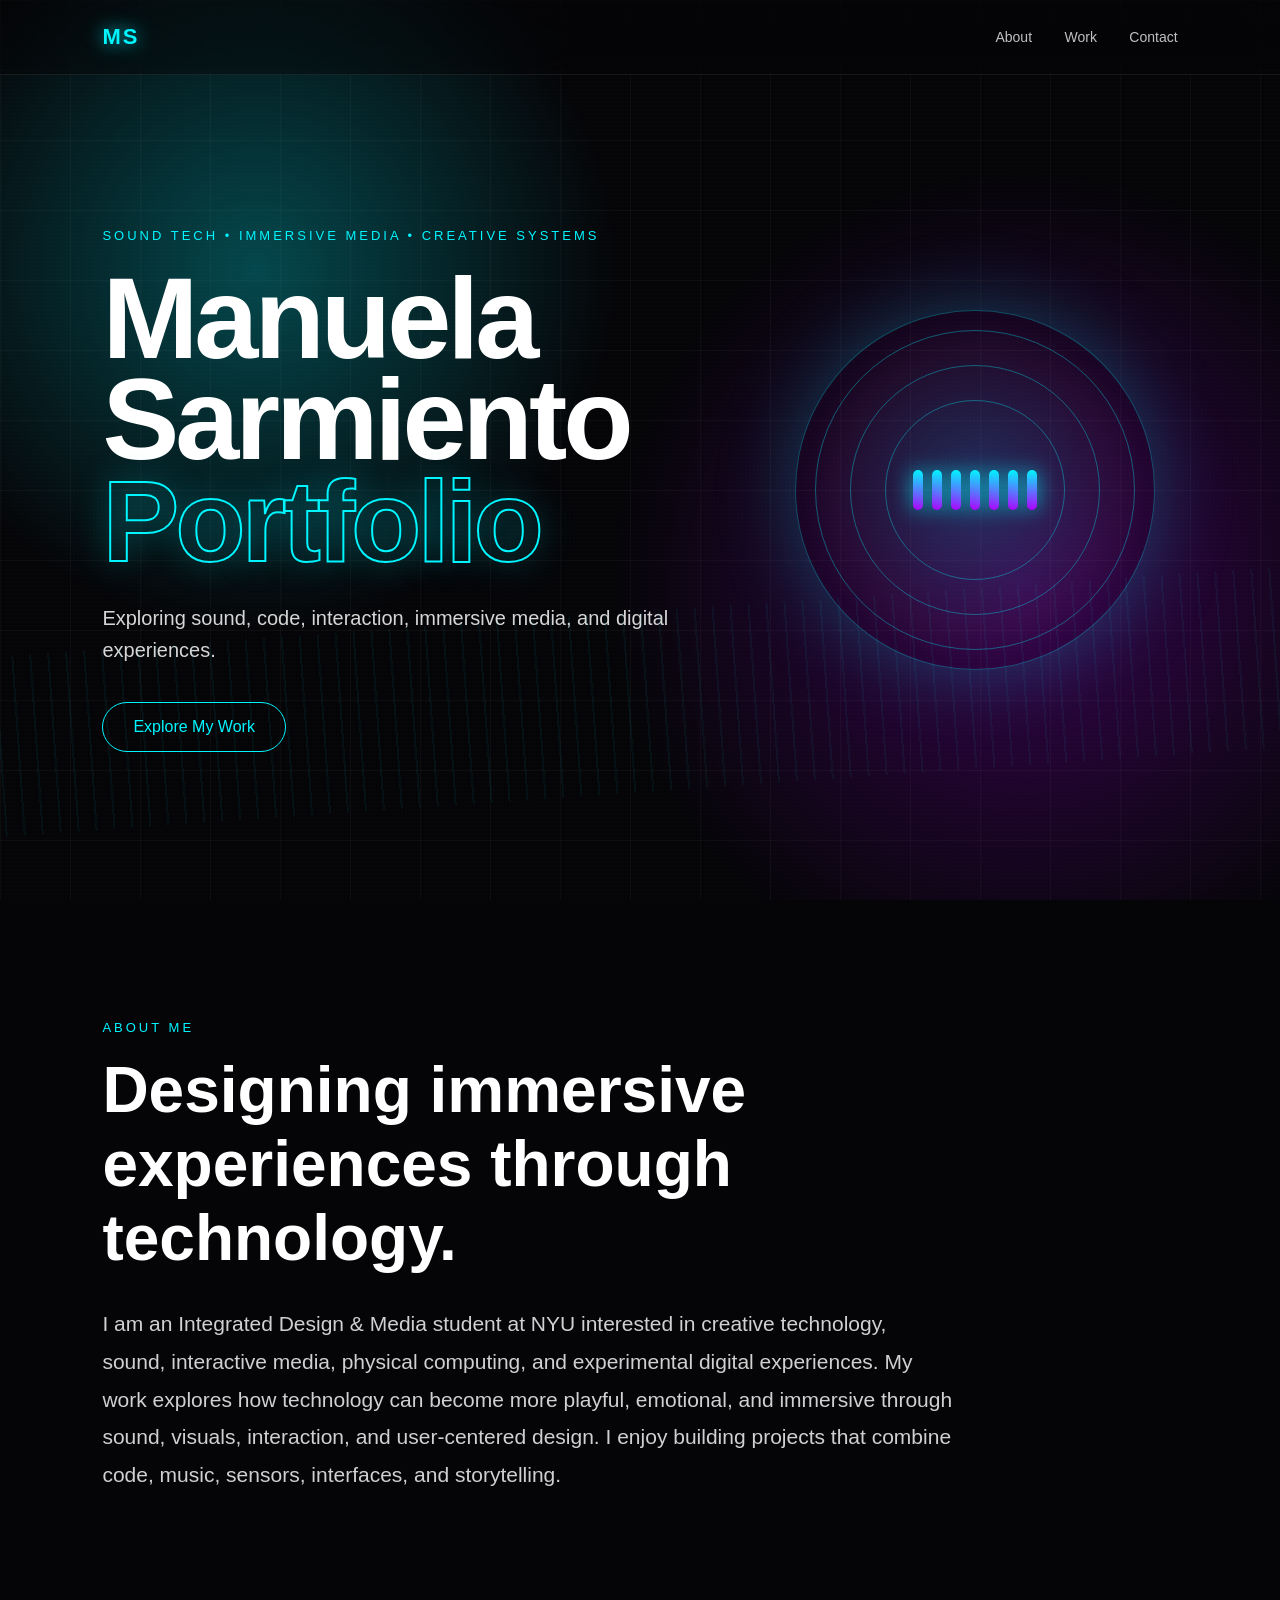
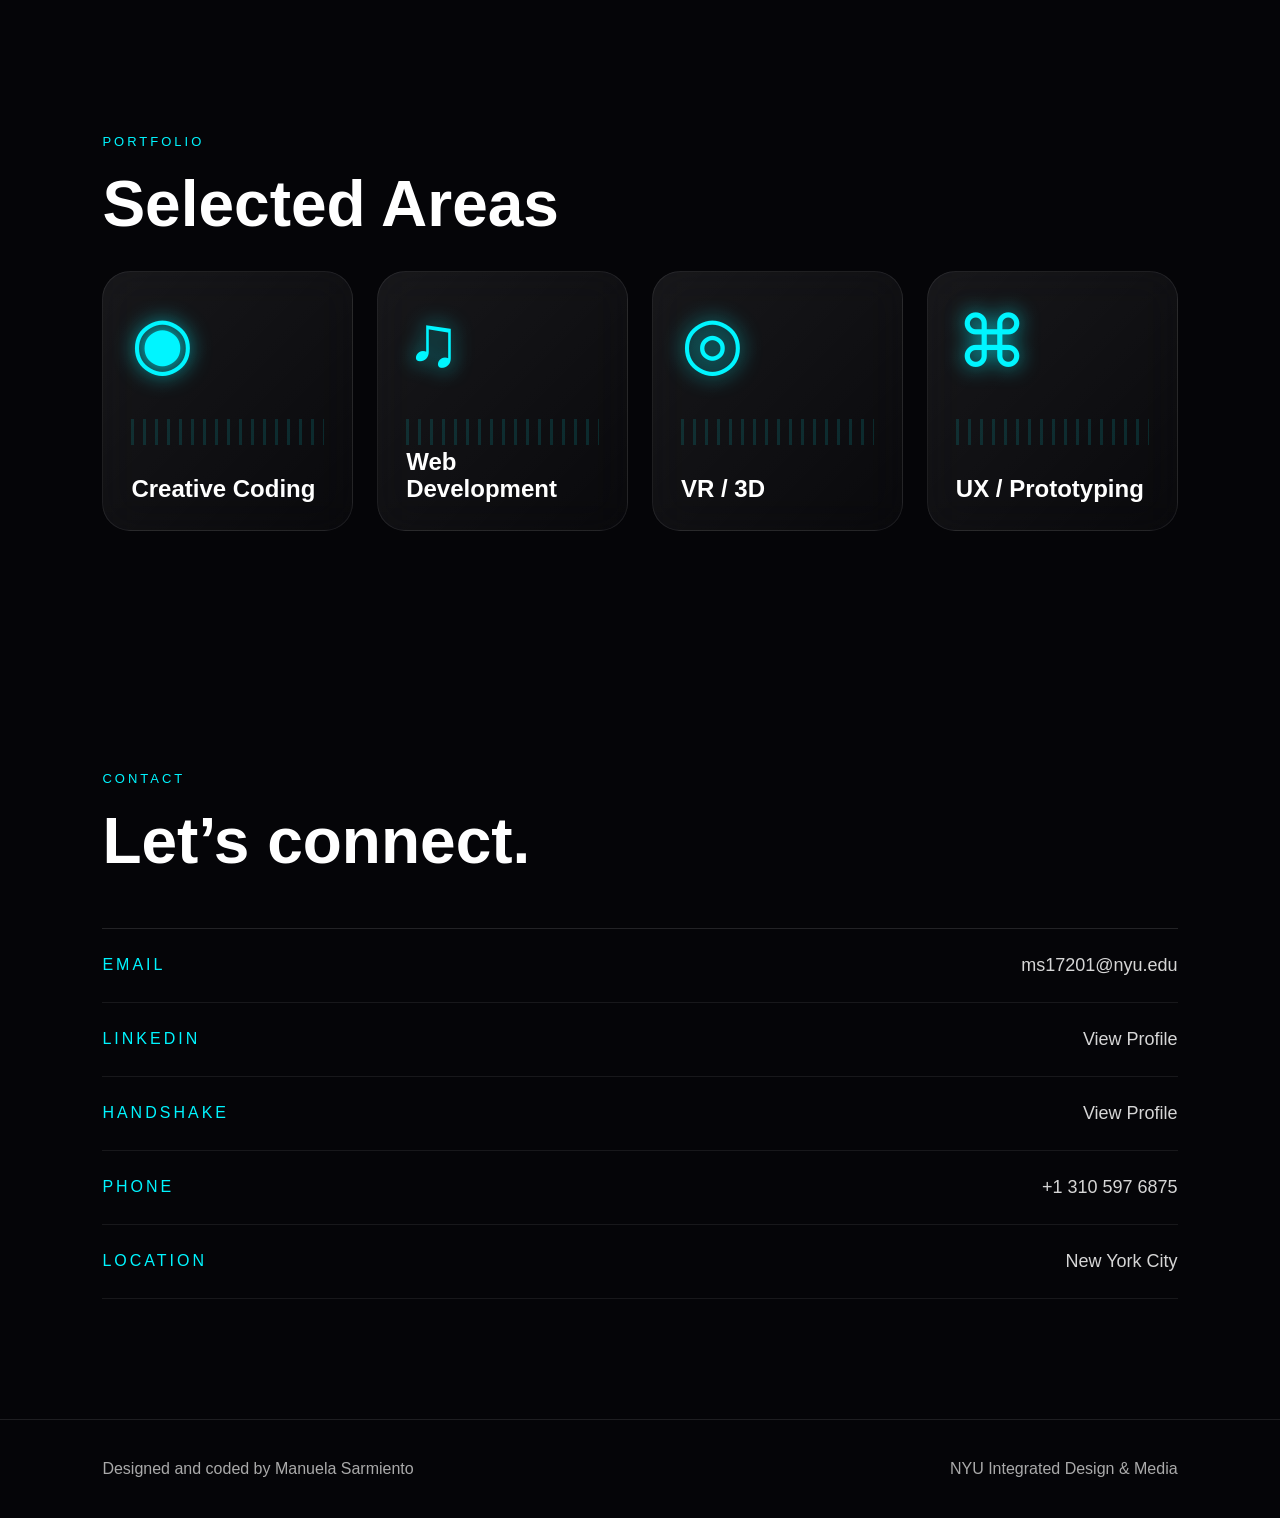
==== index.html @ d1d99814 "Add files via upload" ====
<!DOCTYPE html>
<html lang="en">
<head>
  <meta charset="UTF-8" />
  <meta name="viewport" content="width=device-width, initial-scale=1.0" />

  <title>Manuela Sarmiento Portfolio</title>

  <link rel="stylesheet" href="style.css" />
</head>

<body>

  <div class="noise"></div>
  <div class="cursor-glow"></div>

  <header>

    <div class="logo">
      MS
    </div>

    <nav>
      <a href="#about">About</a>
      <a href="#sections">Work</a>
      <a href="#contact">Contact</a>
    </nav>

  </header>

  <main>

    <!-- HERO -->

    <section class="hero">

      <div class="hero-text">

        <p class="tag">
          Sound Tech • Immersive Media • Creative Systems
        </p>

        <h1>
          Manuela Sarmiento
          <span>Portfolio</span>
        </h1>

        <p class="intro">
          Exploring sound, code, interaction, immersive media,
          and digital experiences.
        </p>

        <a href="#sections" class="main-btn">
          Explore My Work
        </a>

      </div>

      <!-- SOUND ORB -->

      <div class="sound-orb">

        <div class="ring ring1"></div>
        <div class="ring ring2"></div>
        <div class="ring ring3"></div>

        <div class="equalizer">
          <span></span>
          <span></span>
          <span></span>
          <span></span>
          <span></span>
          <span></span>
          <span></span>
        </div>

      </div>

    </section>

    <!-- ABOUT -->

    <section id="about" class="about">

      <p class="section-label">
        About Me
      </p>

      <h2>
        Designing immersive experiences through technology.
      </h2>

      <p>
        I am an Integrated Design & Media student at NYU interested in creative
        technology, sound, interactive media, physical computing, and experimental
        digital experiences. My work explores how technology can become more playful,
        emotional, and immersive through sound, visuals, interaction, and user-centered
        design.

        I enjoy building projects that combine code, music, sensors, interfaces,
        and storytelling. 
      </p>

    </section>

    <!-- WORK -->

    <section id="sections" class="work">

      <p class="section-label">
        Portfolio
      </p>

      <h2>
        Selected Areas
      </h2>

      <div class="cards">

        <a class="card" href="creative-coding.html">

          <div class="icon">◉</div>

          <h3>
            Creative Coding
          </h3>

        </a>

        <a class="card" href="web-development.html">

          <div class="icon">♫</div>

          <h3>
            Web Development
          </h3>

        </a>

        <a class="card" href="vr-3d.html">

          <div class="icon">◎</div>

          <h3>
            VR / 3D
          </h3>

        </a>

        <a class="card" href="ux-prototyping.html">

          <div class="icon">⌘</div>

          <h3>
            UX / Prototyping
          </h3>

        </a>

      </div>

    </section>

    <!-- CONTACT -->

    <section id="contact" class="contact">

      <p class="section-label">
        Contact
      </p>

      <h2>
        Let’s connect.
      </h2>

      <div class="contact-list">

        <div class="contact-row">

          <span>Email</span>

          <a href="mailto:ms17201@nyu.edu">
            ms17201@nyu.edu
          </a>

        </div>

        <div class="contact-row">

          <span>LinkedIn</span>

          <a
            href="https://www.linkedin.com/in/manuela-sarmiento-667395404"
            target="_blank"
          >
            View Profile
          </a>

        </div>

        <div class="contact-row">

          <span>Handshake</span>

          <a
            href="https://app.joinhandshake.com/profiles/hmy2k2"
            target="_blank"
          >
            View Profile
          </a>

        </div>

        <div class="contact-row">

          <span>Phone</span>

          <a href="tel:+13105976875">
            +1 310 597 6875
          </a>

        </div>

        <div class="contact-row">

          <span>Location</span>

          <p>
            New York City
          </p>

        </div>

      </div>

    </section>

  </main>

  <!-- FOOTER -->

  <footer>

    <p>
      Designed and coded by Manuela Sarmiento
    </p>

    <p>
      NYU Integrated Design & Media
    </p>

  </footer>

  <script src="script.js"></script>

</body>
</html>
---- style.css ----
* {
  margin: 0;
  padding: 0;
  box-sizing: border-box;
}

html {
  scroll-behavior: smooth;
}

body {
  font-family: Arial, Helvetica, sans-serif;
  background: #050508;
  color: white;
  overflow-x: hidden;
}

/* BACKGROUND */

.noise {
  position: fixed;
  inset: 0;

  background-image:
    radial-gradient(rgba(255,255,255,0.08) 1px, transparent 1px);

  background-size: 4px 4px;

  opacity: 0.15;

  pointer-events: none;

  z-index: 2;
}

.cursor-glow {
  position: fixed;

  width: 320px;
  height: 320px;

  background:
    radial-gradient(circle,
    rgba(0, 245, 255, 0.22),
    transparent 70%);

  border-radius: 50%;

  pointer-events: none;

  transform: translate(-50%, -50%);

  z-index: 0;
}

/* HEADER */

header {
  position: fixed;
  top: 0;

  width: 100%;

  padding: 24px 8%;

  display: flex;
  justify-content: space-between;
  align-items: center;

  z-index: 20;

  background: rgba(5, 5, 8, 0.45);

  backdrop-filter: blur(18px);

  border-bottom: 1px solid rgba(255,255,255,0.08);
}

.logo {
  font-size: 22px;

  font-weight: bold;

  letter-spacing: 2px;

  color: #00f5ff;

  text-shadow:
    0 0 18px rgba(0,245,255,0.8);
}

nav a {
  color: white;

  text-decoration: none;

  margin-left: 28px;

  font-size: 14px;

  opacity: 0.75;

  transition: 0.3s;
}

nav a:hover {
  opacity: 1;
  color: #00f5ff;
}

/* HERO */

.hero {
  min-height: 100vh;

  padding: 160px 8% 80px;

  display: grid;
  grid-template-columns: 1.2fr 0.8fr;

  align-items: center;

  gap: 60px;

  position: relative;

  overflow: hidden;

  background:
    linear-gradient(rgba(255,255,255,0.03) 1px, transparent 1px),
    linear-gradient(90deg, rgba(255,255,255,0.03) 1px, transparent 1px),

    radial-gradient(circle at 20% 30%,
    rgba(0,245,255,0.28),
    transparent 30%),

    radial-gradient(circle at 80% 65%,
    rgba(180,0,255,0.28),
    transparent 35%),

    #050508;

  background-size:
    70px 70px,
    70px 70px,
    auto,
    auto;
}

.hero::after {
  content: "";

  position: absolute;

  width: 120%;
  height: 180px;

  left: -10%;
  bottom: 12%;

  background:
    repeating-linear-gradient(
      90deg,
      rgba(0,245,255,0.4) 0 2px,
      transparent 2px 18px
    );

  opacity: 0.12;

  transform: rotate(-4deg);

  animation: waveMove 7s linear infinite;
}

.tag {
  color: #00f5ff;

  text-transform: uppercase;

  letter-spacing: 3px;

  font-size: 13px;

  margin-bottom: 25px;
}

h1 {
  font-size: clamp(55px, 9vw, 125px);

  line-height: 0.88;

  max-width: 1050px;

  letter-spacing: -4px;
}

h1 span {
  display: block;

  color: transparent;

  -webkit-text-stroke: 2px #00f5ff;

  text-shadow:
    0 0 35px rgba(0,245,255,0.25);
}

.intro {
  max-width: 620px;

  margin-top: 30px;

  font-size: 20px;

  line-height: 1.6;

  color: #d6d6d6;
}

.main-btn {
  display: inline-block;

  margin-top: 36px;

  padding: 15px 30px;

  border: 1px solid #00f5ff;

  color: #00f5ff;

  text-decoration: none;

  border-radius: 100px;

  transition: 0.3s;

  position: relative;

  z-index: 3;
}

.main-btn:hover {
  background: #00f5ff;

  color: #050508;

  box-shadow:
    0 0 35px rgba(0,245,255,0.8);
}

/* SOUND ORB */

.sound-orb {
  width: 360px;
  height: 360px;

  border-radius: 50%;

  position: relative;

  margin: auto;

  display: flex;
  align-items: center;
  justify-content: center;

  background:
    radial-gradient(circle,
    rgba(0,245,255,0.18),
    rgba(255,255,255,0.03) 55%,
    transparent 70%);

  border: 1px solid rgba(0,245,255,0.3);

  box-shadow:
    0 0 80px rgba(0,245,255,0.25);
}

.ring {
  position: absolute;

  border-radius: 50%;

  border: 1px solid rgba(0,245,255,0.35);

  animation: pulse 3s infinite ease-in-out;
}

.ring1 {
  width: 180px;
  height: 180px;
}

.ring2 {
  width: 250px;
  height: 250px;
  animation-delay: 0.4s;
}

.ring3 {
  width: 320px;
  height: 320px;
  animation-delay: 0.8s;
}

/* EQUALIZER */

.equalizer {
  height: 120px;

  display: flex;
  align-items: center;

  gap: 9px;

  z-index: 5;
}

.equalizer span {
  width: 10px;
  height: 40px;

  border-radius: 20px;

  background:
    linear-gradient(#00f5ff, #b000ff);

  box-shadow:
    0 0 20px rgba(0,245,255,0.8);

  animation: equalize 1s infinite ease-in-out;
}

.equalizer span:nth-child(2) {
  animation-delay: 0.15s;
}

.equalizer span:nth-child(3) {
  animation-delay: 0.3s;
}

.equalizer span:nth-child(4) {
  animation-delay: 0.45s;
}

.equalizer span:nth-child(5) {
  animation-delay: 0.25s;
}

.equalizer span:nth-child(6) {
  animation-delay: 0.1s;
}

.equalizer span:nth-child(7) {
  animation-delay: 0.35s;
}

/* SECTIONS */

.about,
.work,
.contact {
  padding: 120px 8%;
  position: relative;
  z-index: 3;
}

.section-label {
  color: #00f5ff;

  text-transform: uppercase;

  letter-spacing: 3px;

  font-size: 13px;

  margin-bottom: 18px;
}

h2 {
  font-size: clamp(35px, 5vw, 65px);

  margin-bottom: 30px;

  max-width: 900px;
}

.about p:last-child,
.about p:nth-child(4) {
  max-width: 850px;

  font-size: 21px;

  line-height: 1.8;

  color: #d0d0d0;
}

.about p:nth-child(5) {
  margin-top: 25px;

  max-width: 850px;

  font-size: 21px;

  line-height: 1.8;

  color: #d0d0d0;
}

/* CARDS */

.cards {
  display: grid;

  grid-template-columns:
    repeat(auto-fit, minmax(230px, 1fr));

  gap: 24px;
}

.card {
  height: 260px;

  border-radius: 28px;

  background:
    linear-gradient(
      135deg,
      rgba(255,255,255,0.08),
      rgba(255,255,255,0.02)
    );

  border: 1px solid rgba(255,255,255,0.08);

  backdrop-filter: blur(20px);

  display: flex;
  flex-direction: column;
  justify-content: space-between;

  padding: 28px;

  text-decoration: none;

  color: white;

  position: relative;

  overflow: hidden;

  transition: 0.35s;
}

.card::before {
  content: "";

  position: absolute;
  inset: 0;

  background:
    radial-gradient(circle at top left,
    rgba(0,245,255,0.22),
    transparent 40%),

    radial-gradient(circle at bottom right,
    rgba(176,0,255,0.18),
    transparent 45%);

  opacity: 0;

  transition: 0.35s;
}

.card::after {
  content: "";

  position: absolute;

  left: 28px;
  right: 28px;
  bottom: 85px;

  height: 26px;

  background:
    repeating-linear-gradient(
      90deg,
      rgba(0,245,255,0.7) 0 3px,
      transparent 3px 12px
    );

  opacity: 0.18;
}

.card:hover::before {
  opacity: 1;
}

.card:hover {
  transform: translateY(-10px) scale(1.02);

  border-color: rgba(0,245,255,0.5);

  box-shadow:
    0 0 45px rgba(0,245,255,0.15);
}

.icon {
  font-size: 72px;

  color: #00f5ff;

  text-shadow:
    0 0 20px rgba(0,245,255,0.8);

  position: relative;

  z-index: 2;
}

.card h3 {
  font-size: 24px;

  line-height: 1.1;

  position: relative;

  z-index: 2;
}

/* CONTACT */

.contact-list {
  margin-top: 50px;

  border-top: 1px solid rgba(255,255,255,0.12);
}

.contact-row {
  padding: 26px 0;

  display: flex;
  justify-content: space-between;
  align-items: center;

  gap: 30px;

  border-bottom: 1px solid rgba(255,255,255,0.08);
}

.contact-row span {
  color: #00f5ff;

  text-transform: uppercase;

  letter-spacing: 3px;

  font-size: 16px;

  min-width: 140px;
}

.contact-row a,
.contact-row p {
  color: #d6d6d6;

  text-decoration: none;

  font-size: 18px;

  transition: 0.3s;

  word-break: break-word;
}

.contact-row a:hover {
  color: #00f5ff;
}

/* FOOTER */

footer {
  padding: 40px 8%;

  border-top: 1px solid rgba(255,255,255,0.1);

  color: #aaa;

  display: flex;
  justify-content: space-between;

  flex-wrap: wrap;

  gap: 15px;

  position: relative;

  z-index: 3;
}

/* ANIMATIONS */

@keyframes equalize {
  0%, 100% {
    height: 35px;
  }

  50% {
    height: 110px;
  }
}

@keyframes pulse {
  0%, 100% {
    transform: scale(1);
    opacity: 0.35;
  }

  50% {
    transform: scale(1.08);
    opacity: 0.8;
  }
}

@keyframes waveMove {
  from {
    transform: translateX(0) rotate(-4deg);
  }

  to {
    transform: translateX(-80px) rotate(-4deg);
  }
}

/* MOBILE */

@media (max-width: 900px) {

  .hero {
    grid-template-columns: 1fr;
  }

  .sound-orb {
    width: 260px;
    height: 260px;
  }

  .ring1 {
    width: 130px;
    height: 130px;
  }

  .ring2 {
    width: 190px;
    height: 190px;
  }

  .ring3 {
    width: 250px;
    height: 250px;
  }
}

@media (max-width: 700px) {

  header {
    padding: 20px;
  }

  nav a {
    margin-left: 12px;
    font-size: 12px;
  }

  .hero {
    padding: 140px 20px 60px;
  }

  .about,
  .work,
  .contact {
    padding: 80px 20px;
  }

  h1 {
    letter-spacing: -2px;
  }

  .intro {
    font-size: 18px;
  }

  .contact-row {
    flex-direction: column;
    align-items: flex-start;
  }

  .contact-row a,
  .contact-row p {
    font-size: 16px;
  }

  .contact-row span {
    font-size: 14px;
  }

  footer {
    padding: 35px 20px;
  }
}
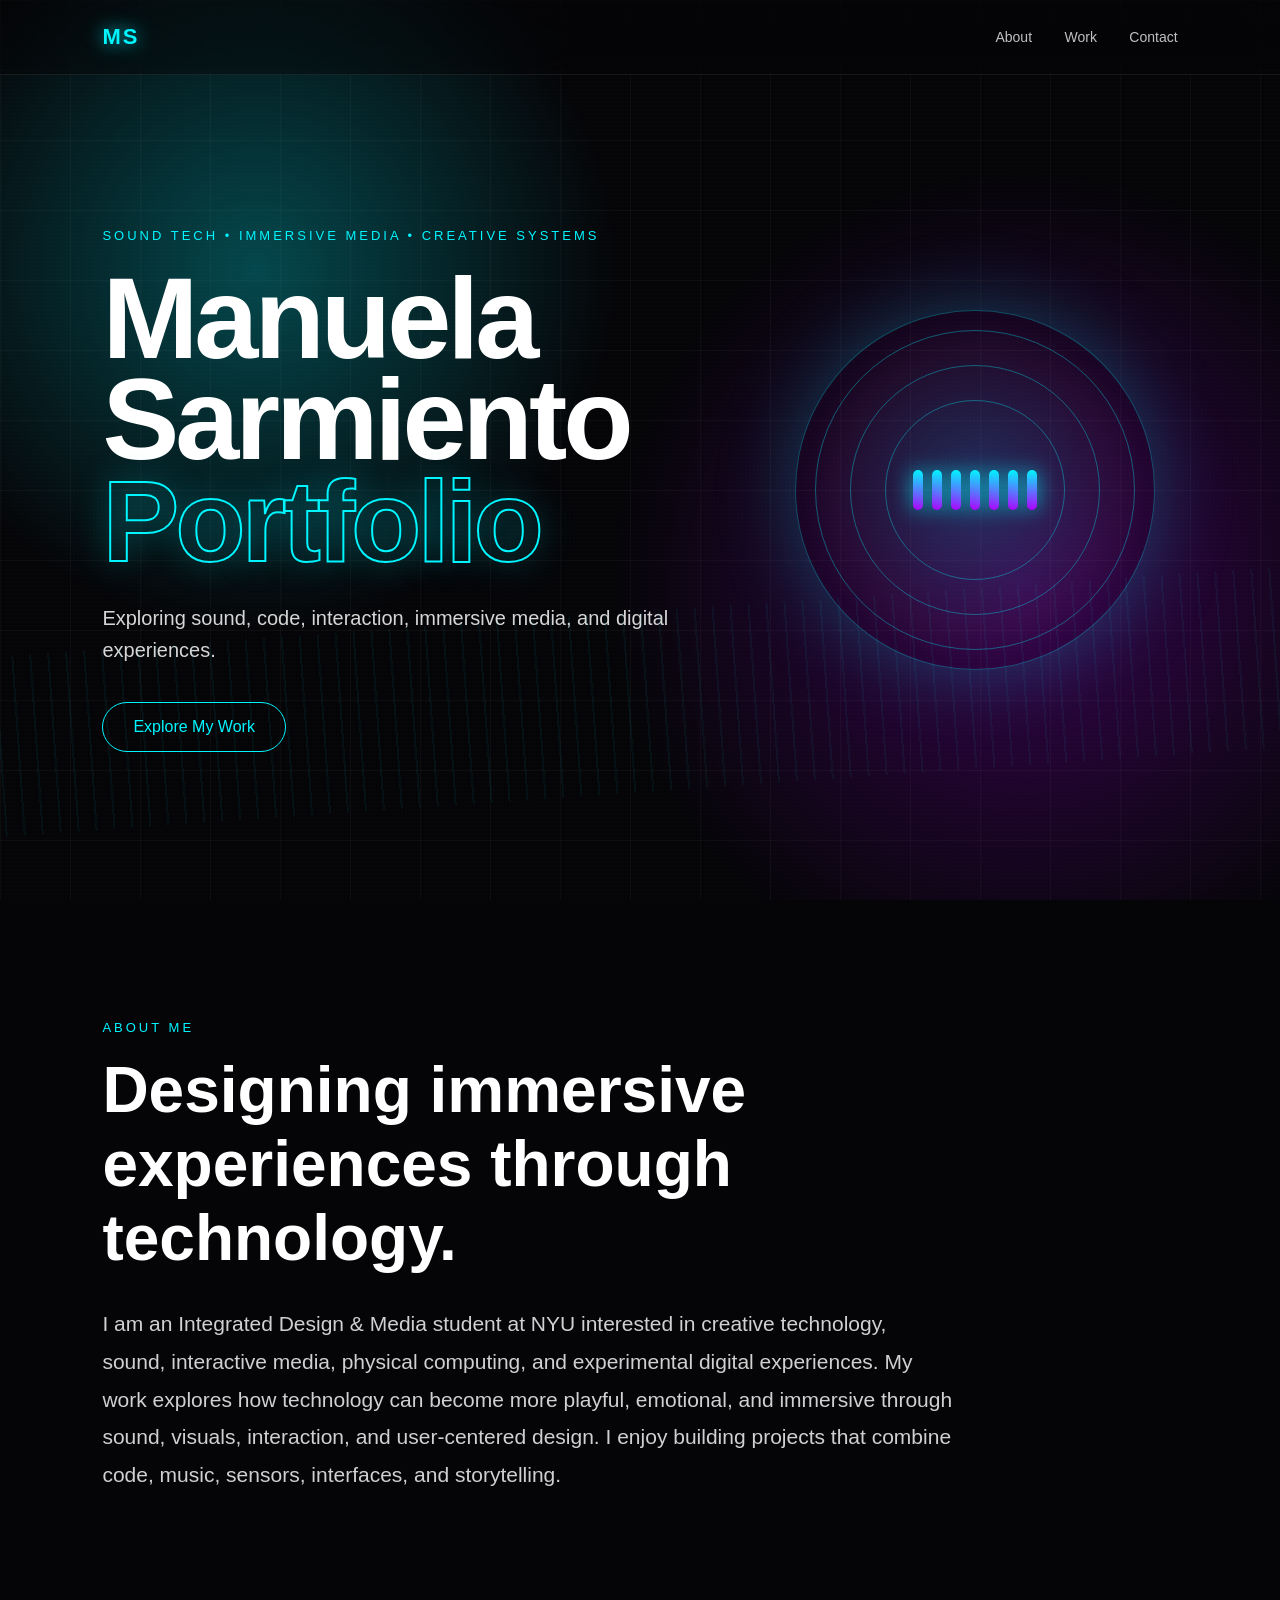
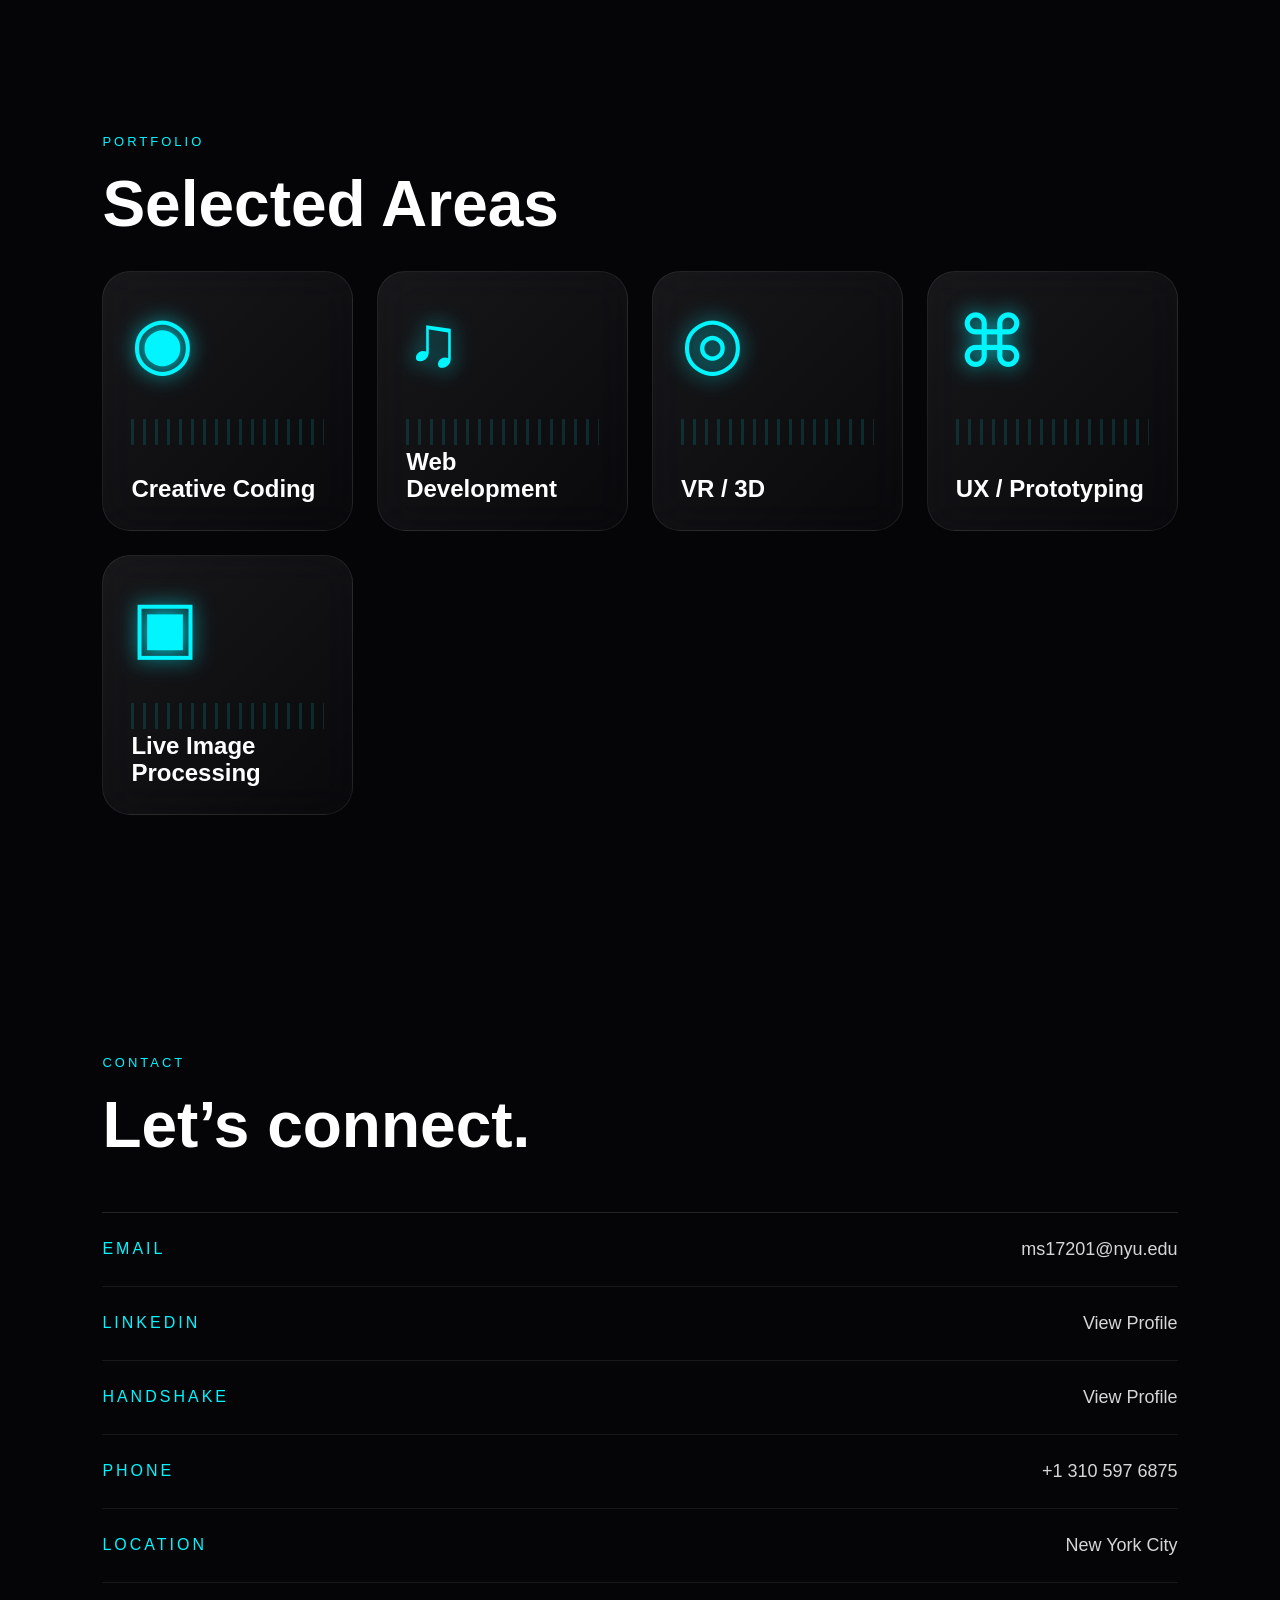
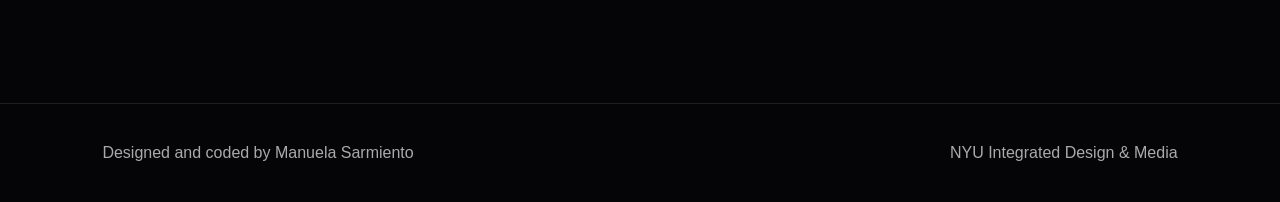
==== commit f296262e: "Update index.html" ====
--- a/index.html
+++ b/index.html
@@ -154,7 +154,15 @@
           <h3>
             UX / Prototyping
           </h3>
-
+<a class="card" href="live-image-processing.html">
+
+  <div class="icon">▣</div>
+
+  <h3>
+    Live Image Processing
+  </h3>
+
+</a>
         </a>
 
       </div>
@@ -254,4 +262,4 @@
   <script src="script.js"></script>
 
 </body>
-</html>+</html>
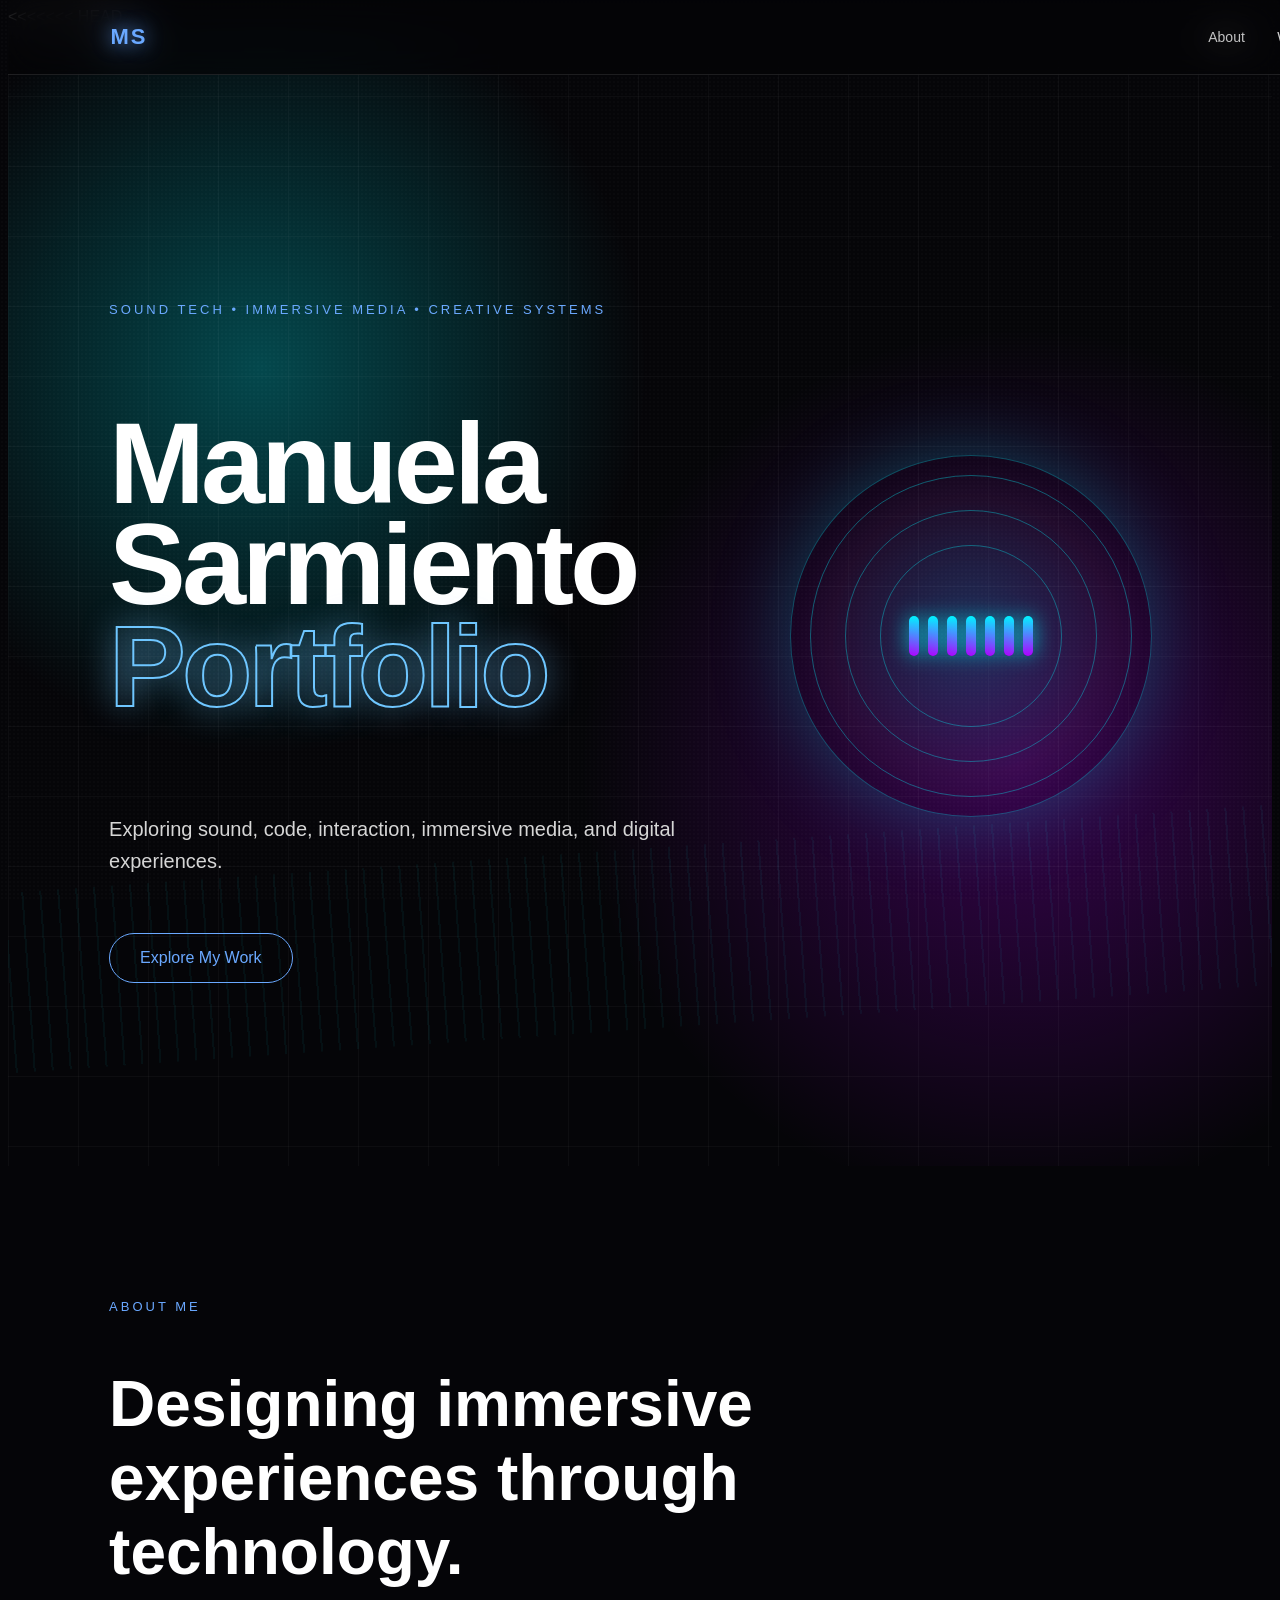
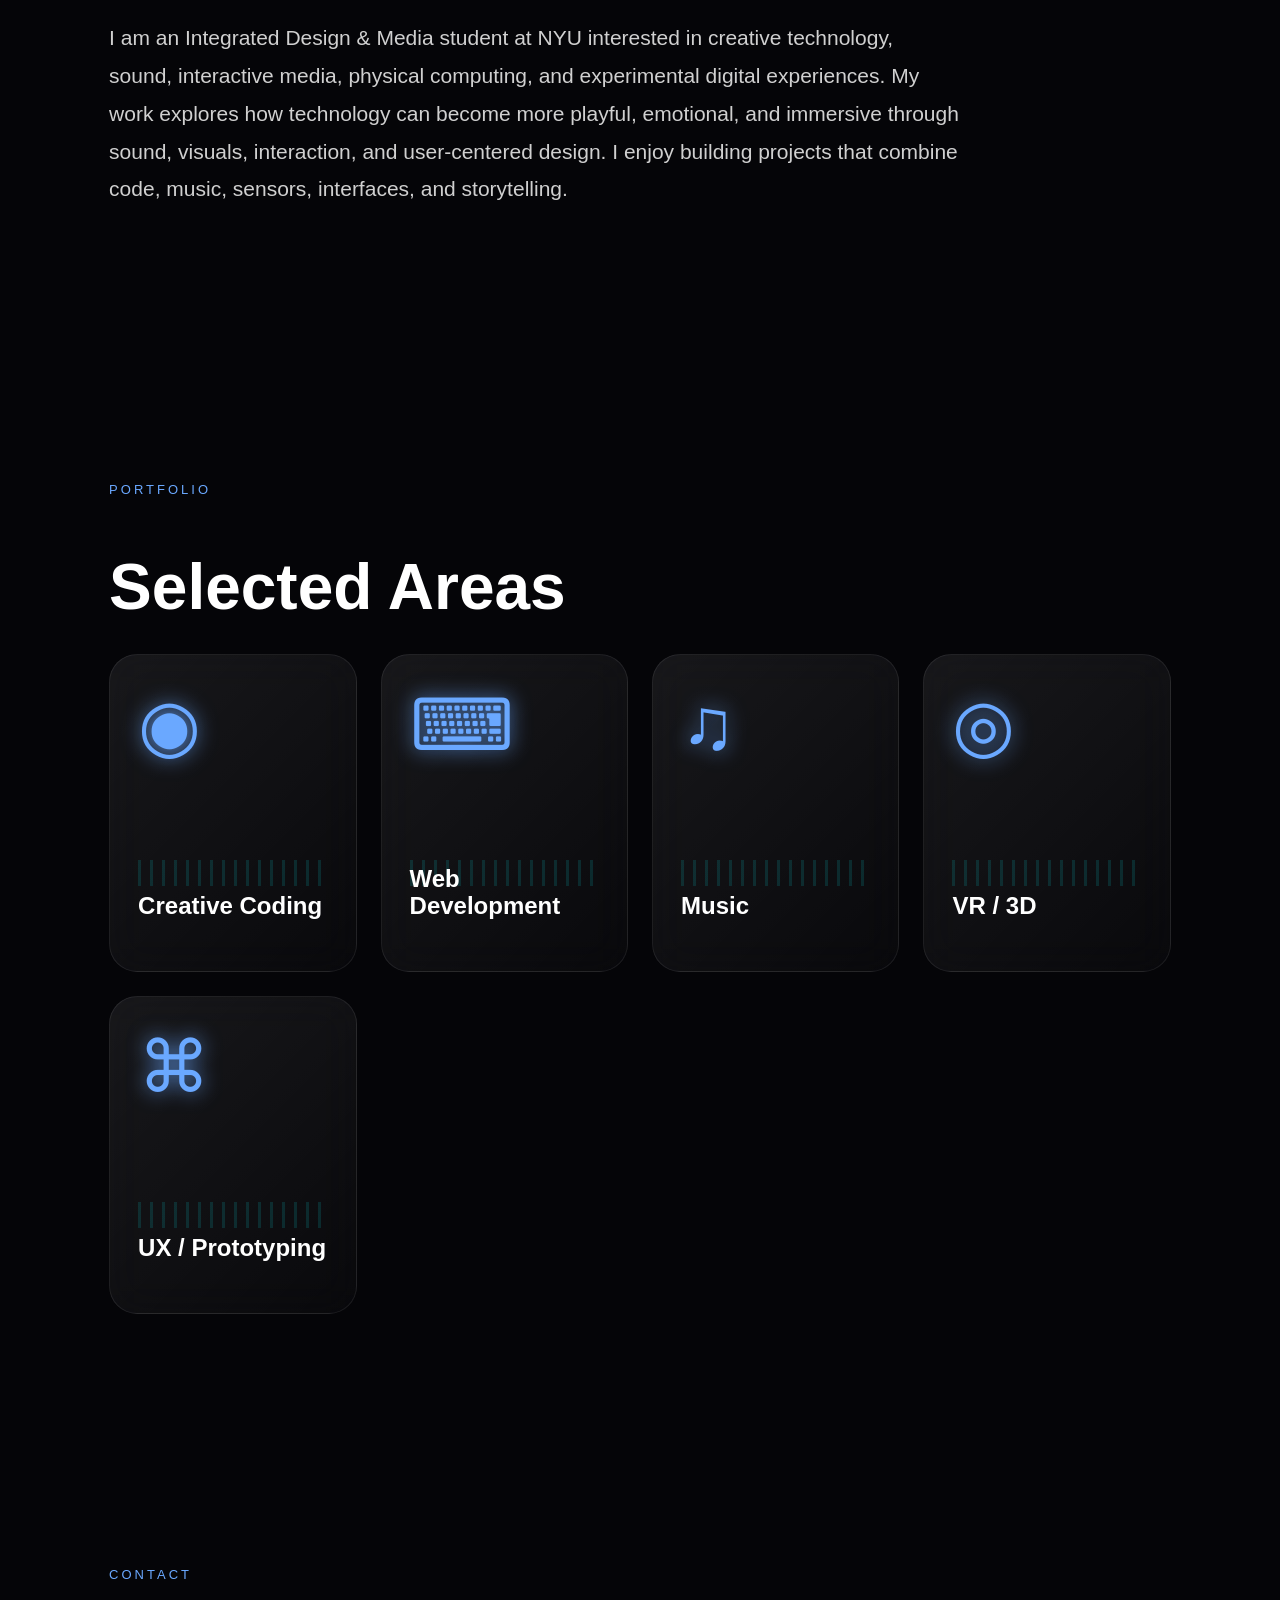
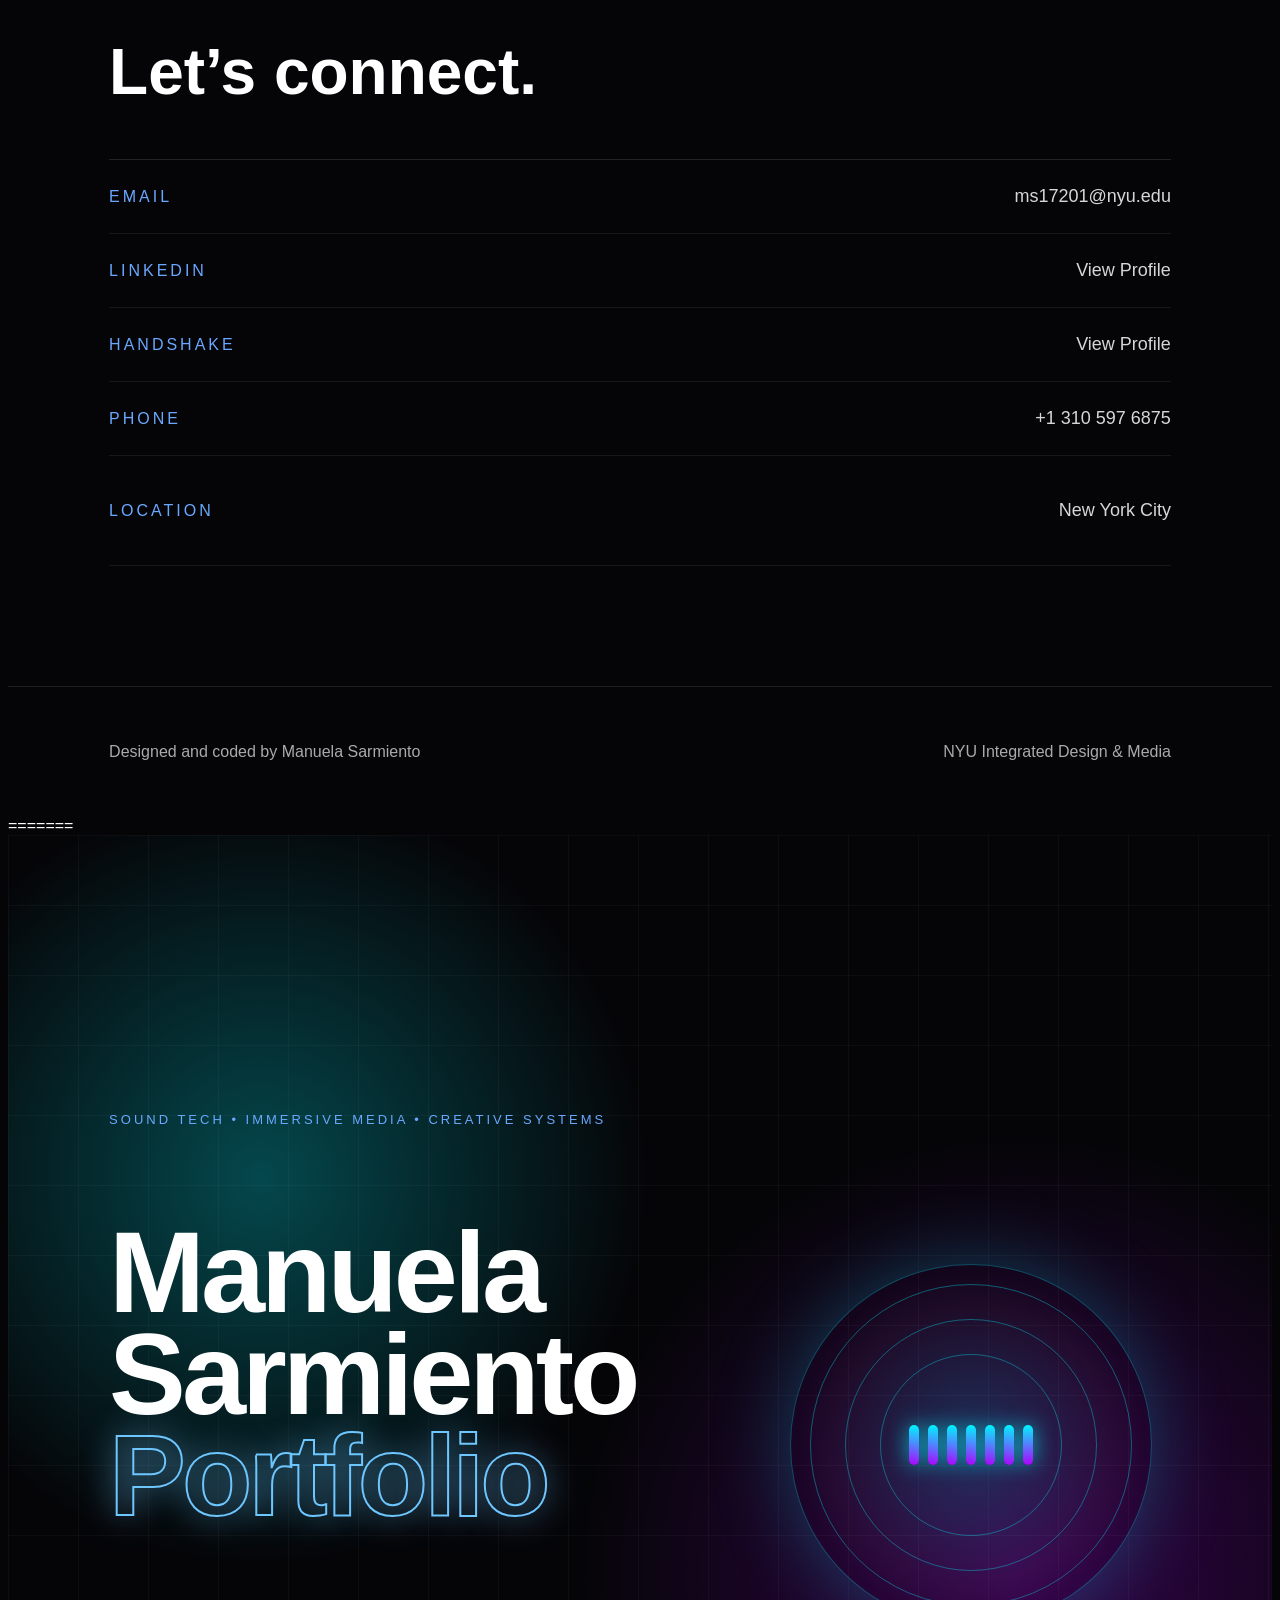
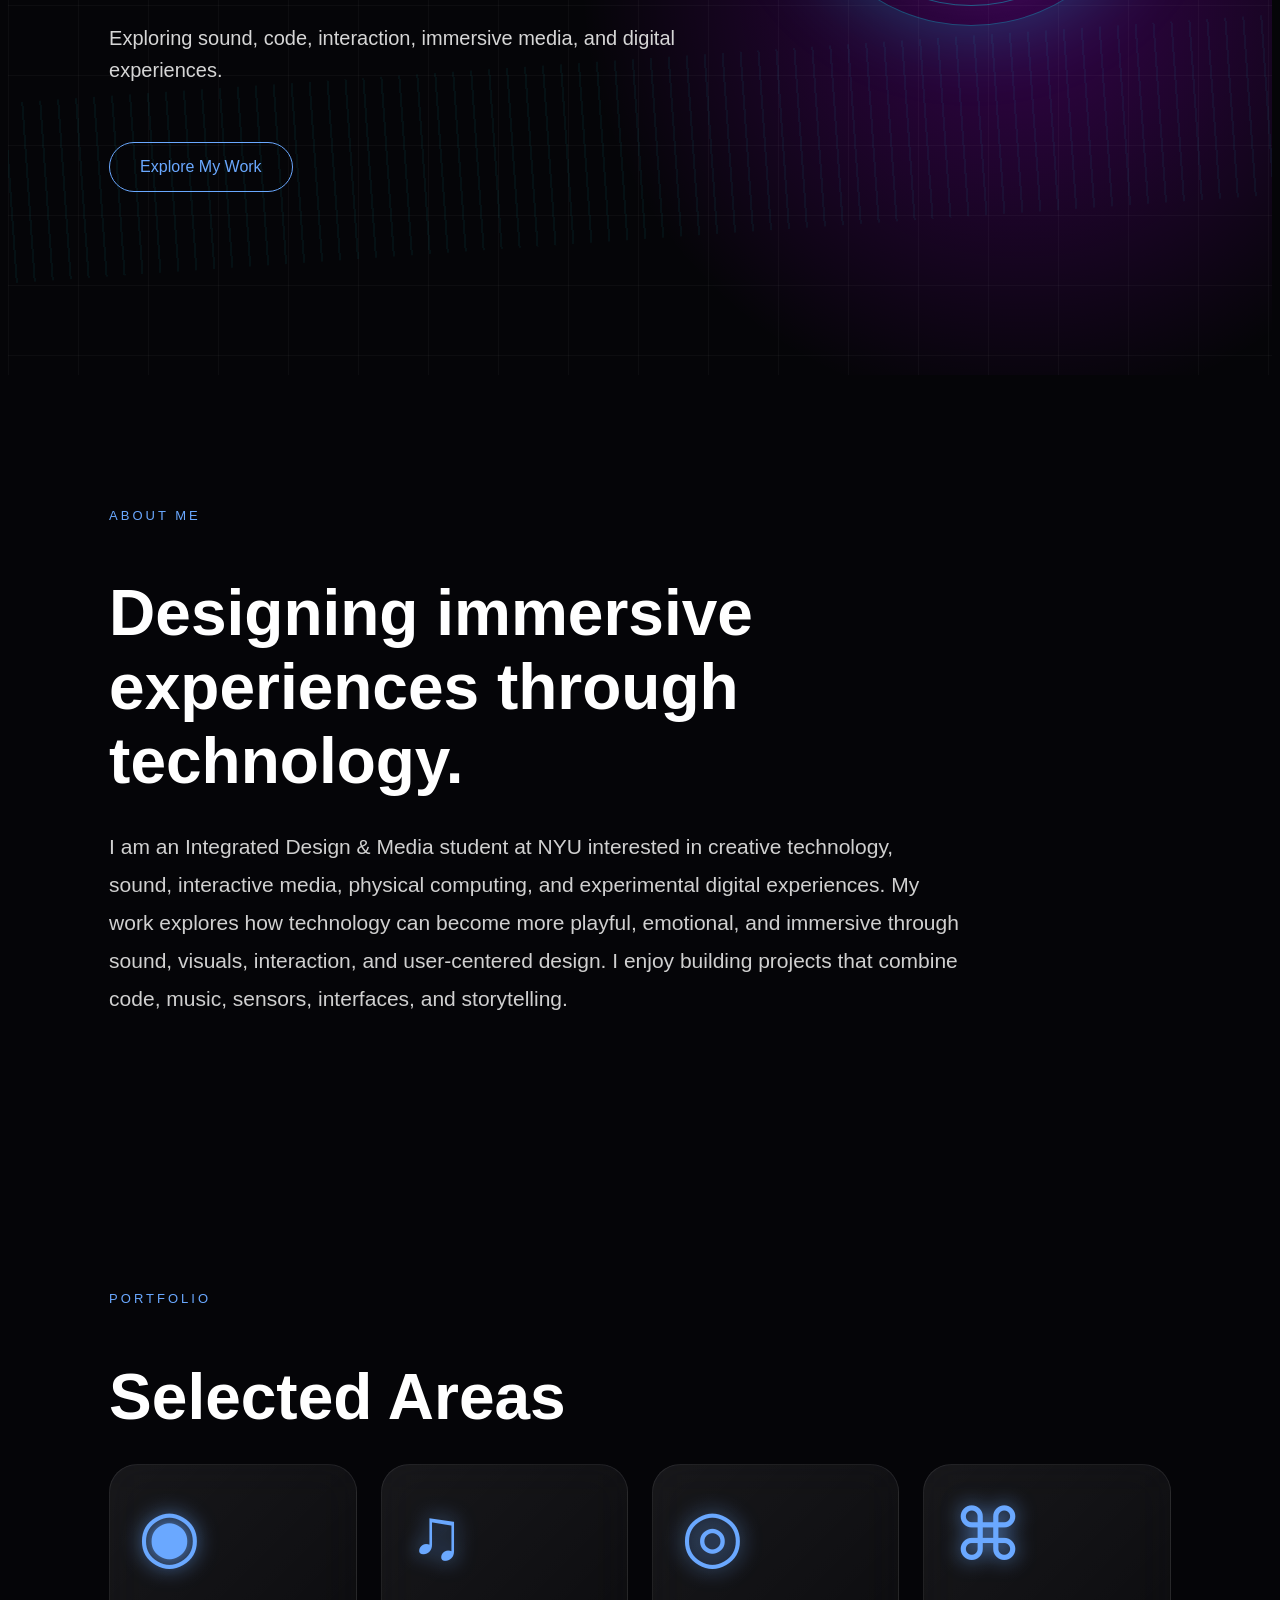
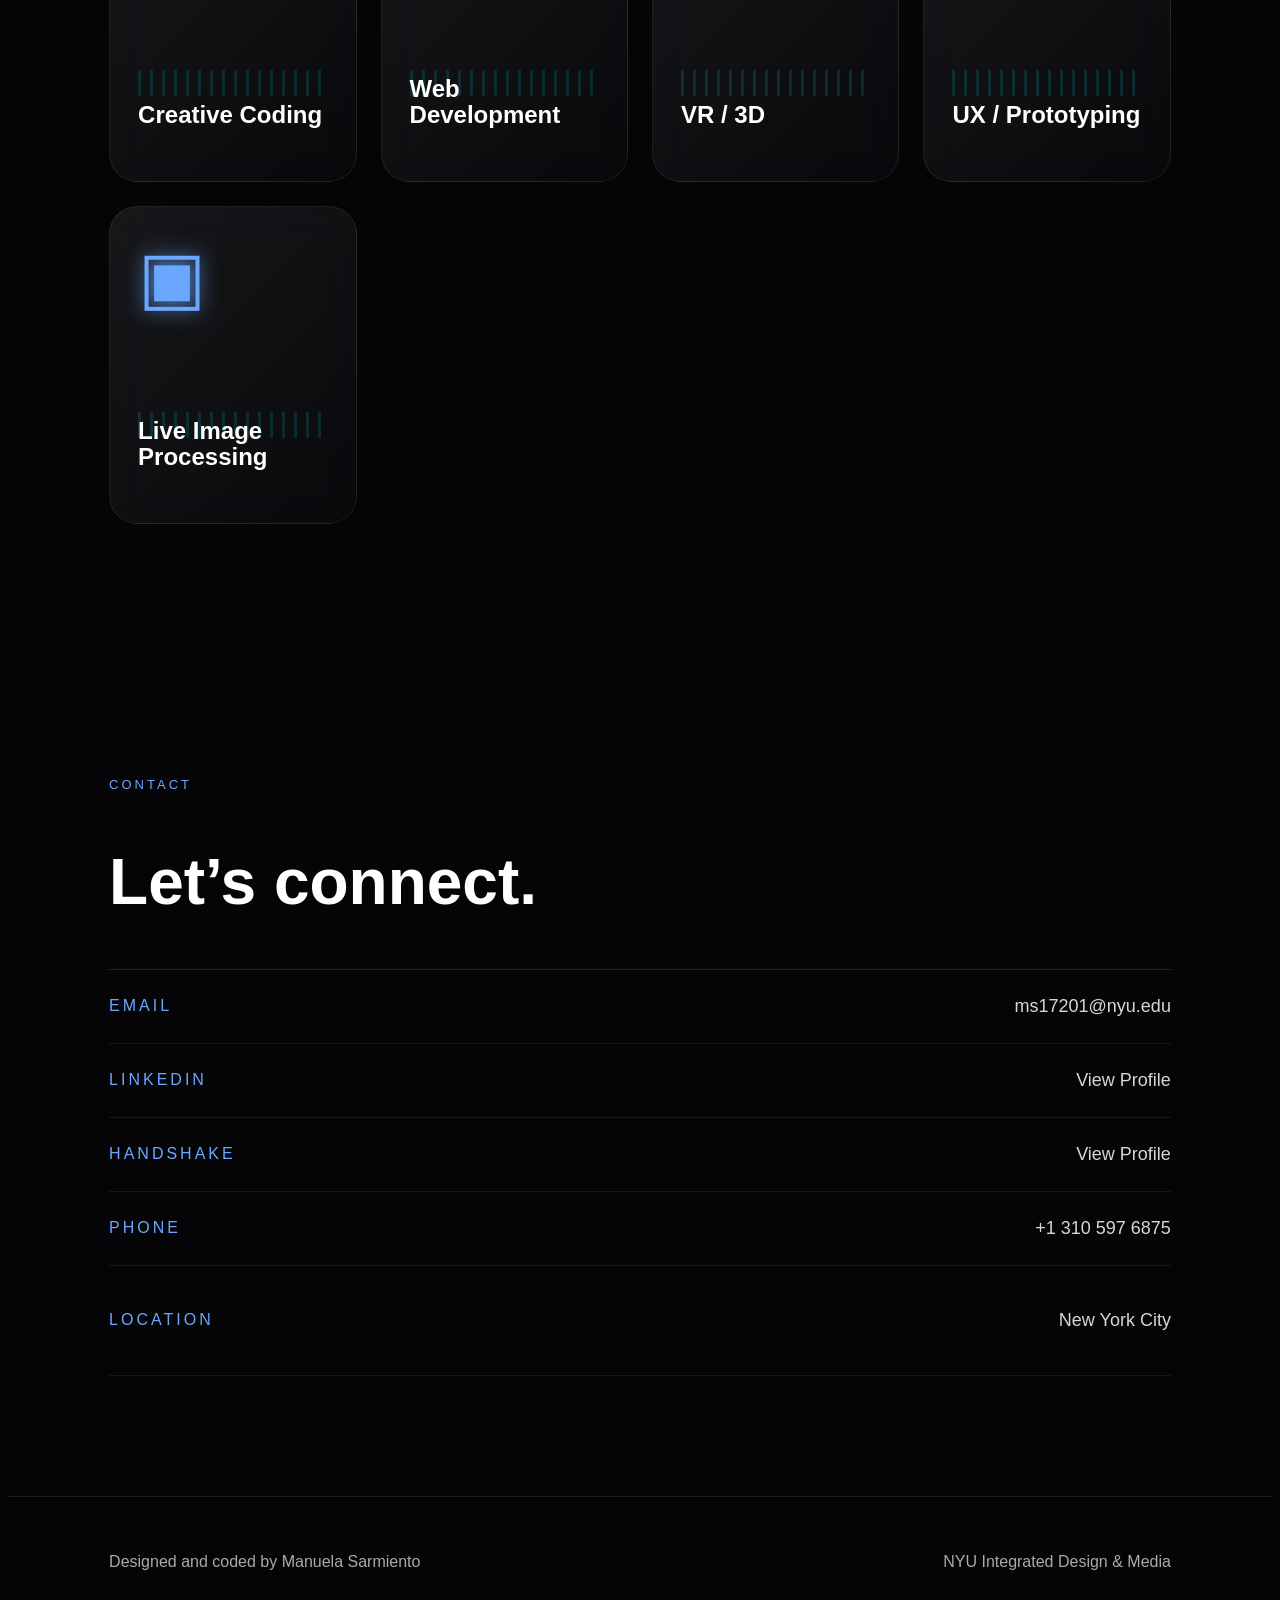
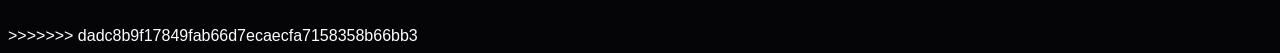
==== commit ca2b5049: "Update portfolio" ====
--- a/index.html
+++ b/index.html
@@ -1,265 +1,535 @@
-<!DOCTYPE html>
-<html lang="en">
-<head>
-  <meta charset="UTF-8" />
-  <meta name="viewport" content="width=device-width, initial-scale=1.0" />
-
-  <title>Manuela Sarmiento Portfolio</title>
-
-  <link rel="stylesheet" href="style.css" />
-</head>
-
-<body>
-
-  <div class="noise"></div>
-  <div class="cursor-glow"></div>
-
-  <header>
-
-    <div class="logo">
-      MS
-    </div>
-
-    <nav>
-      <a href="#about">About</a>
-      <a href="#sections">Work</a>
-      <a href="#contact">Contact</a>
-    </nav>
-
-  </header>
-
-  <main>
-
-    <!-- HERO -->
-
-    <section class="hero">
-
-      <div class="hero-text">
-
-        <p class="tag">
-          Sound Tech • Immersive Media • Creative Systems
-        </p>
-
-        <h1>
-          Manuela Sarmiento
-          <span>Portfolio</span>
-        </h1>
-
-        <p class="intro">
-          Exploring sound, code, interaction, immersive media,
-          and digital experiences.
-        </p>
-
-        <a href="#sections" class="main-btn">
-          Explore My Work
-        </a>
-
-      </div>
-
-      <!-- SOUND ORB -->
-
-      <div class="sound-orb">
-
-        <div class="ring ring1"></div>
-        <div class="ring ring2"></div>
-        <div class="ring ring3"></div>
-
-        <div class="equalizer">
-          <span></span>
-          <span></span>
-          <span></span>
-          <span></span>
-          <span></span>
-          <span></span>
-          <span></span>
-        </div>
-
-      </div>
-
-    </section>
-
-    <!-- ABOUT -->
-
-    <section id="about" class="about">
-
-      <p class="section-label">
-        About Me
-      </p>
-
-      <h2>
-        Designing immersive experiences through technology.
-      </h2>
-
-      <p>
-        I am an Integrated Design & Media student at NYU interested in creative
-        technology, sound, interactive media, physical computing, and experimental
-        digital experiences. My work explores how technology can become more playful,
-        emotional, and immersive through sound, visuals, interaction, and user-centered
-        design.
-
-        I enjoy building projects that combine code, music, sensors, interfaces,
-        and storytelling. 
-      </p>
-
-    </section>
-
-    <!-- WORK -->
-
-    <section id="sections" class="work">
-
-      <p class="section-label">
-        Portfolio
-      </p>
-
-      <h2>
-        Selected Areas
-      </h2>
-
-      <div class="cards">
-
-        <a class="card" href="creative-coding.html">
-
-          <div class="icon">◉</div>
-
-          <h3>
-            Creative Coding
-          </h3>
-
-        </a>
-
-        <a class="card" href="web-development.html">
-
-          <div class="icon">♫</div>
-
-          <h3>
-            Web Development
-          </h3>
-
-        </a>
-
-        <a class="card" href="vr-3d.html">
-
-          <div class="icon">◎</div>
-
-          <h3>
-            VR / 3D
-          </h3>
-
-        </a>
-
-        <a class="card" href="ux-prototyping.html">
-
-          <div class="icon">⌘</div>
-
-          <h3>
-            UX / Prototyping
-          </h3>
-<a class="card" href="live-image-processing.html">
-
-  <div class="icon">▣</div>
-
-  <h3>
-    Live Image Processing
-  </h3>
-
-</a>
-        </a>
-
-      </div>
-
-    </section>
-
-    <!-- CONTACT -->
-
-    <section id="contact" class="contact">
-
-      <p class="section-label">
-        Contact
-      </p>
-
-      <h2>
-        Let’s connect.
-      </h2>
-
-      <div class="contact-list">
-
-        <div class="contact-row">
-
-          <span>Email</span>
-
-          <a href="mailto:ms17201@nyu.edu">
-            ms17201@nyu.edu
-          </a>
-
-        </div>
-
-        <div class="contact-row">
-
-          <span>LinkedIn</span>
-
-          <a
-            href="https://www.linkedin.com/in/manuela-sarmiento-667395404"
-            target="_blank"
-          >
-            View Profile
-          </a>
-
-        </div>
-
-        <div class="contact-row">
-
-          <span>Handshake</span>
-
-          <a
-            href="https://app.joinhandshake.com/profiles/hmy2k2"
-            target="_blank"
-          >
-            View Profile
-          </a>
-
-        </div>
-
-        <div class="contact-row">
-
-          <span>Phone</span>
-
-          <a href="tel:+13105976875">
-            +1 310 597 6875
-          </a>
-
-        </div>
-
-        <div class="contact-row">
-
-          <span>Location</span>
-
-          <p>
-            New York City
-          </p>
-
-        </div>
-
-      </div>
-
-    </section>
-
-  </main>
-
-  <!-- FOOTER -->
-
-  <footer>
-
-    <p>
-      Designed and coded by Manuela Sarmiento
-    </p>
-
-    <p>
-      NYU Integrated Design & Media
-    </p>
-
-  </footer>
-
-  <script src="script.js"></script>
-
-</body>
-</html>
+<<<<<<< HEAD
+<!DOCTYPE html>
+<html lang="en">
+<head>
+  <meta charset="UTF-8" />
+  <meta name="viewport" content="width=device-width, initial-scale=1.0" />
+
+  <title>Manuela Sarmiento Portfolio</title>
+
+  <link rel="stylesheet" href="style.css" />
+</head>
+
+<body>
+
+  <div class="noise"></div>
+  <div class="cursor-glow"></div>
+
+  <header>
+
+    <div class="logo">
+      MS
+    </div>
+
+    <nav>
+      <a href="#about">About</a>
+      <a href="#sections">Work</a>
+      <a href="#contact">Contact</a>
+    </nav>
+
+  </header>
+
+  <main>
+
+    <!-- HERO -->
+
+    <section class="hero">
+
+      <div class="hero-text">
+
+        <p class="tag">
+          Sound Tech • Immersive Media • Creative Systems
+        </p>
+
+        <h1>
+          Manuela Sarmiento
+          <span>Portfolio</span>
+        </h1>
+
+        <p class="intro">
+          Exploring sound, code, interaction, immersive media,
+          and digital experiences.
+        </p>
+
+        <a href="#sections" class="main-btn">
+          Explore My Work
+        </a>
+
+      </div>
+
+      <!-- SOUND ORB -->
+
+      <div class="sound-orb">
+
+        <div class="ring ring1"></div>
+        <div class="ring ring2"></div>
+        <div class="ring ring3"></div>
+
+        <div class="equalizer">
+          <span></span>
+          <span></span>
+          <span></span>
+          <span></span>
+          <span></span>
+          <span></span>
+          <span></span>
+        </div>
+
+      </div>
+
+    </section>
+
+    <!-- ABOUT -->
+
+    <section id="about" class="about">
+
+      <p class="section-label">
+        About Me
+      </p>
+
+      <h2>
+        Designing immersive experiences through technology.
+      </h2>
+
+      <p>
+        I am an Integrated Design & Media student at NYU interested in creative
+        technology, sound, interactive media, physical computing, and experimental
+        digital experiences. My work explores how technology can become more playful,
+        emotional, and immersive through sound, visuals, interaction, and user-centered
+        design.
+
+        I enjoy building projects that combine code, music, sensors, interfaces,
+        and storytelling. 
+      </p>
+
+    </section>
+
+    <!-- WORK -->
+
+    <section id="sections" class="work">
+
+      <p class="section-label">
+        Portfolio
+      </p>
+
+      <h2>
+        Selected Areas
+      </h2>
+
+      <div class="cards">
+
+        <a class="card" href="creative-coding.html">
+
+          <div class="icon">◉</div>
+
+          <h3>
+            Creative Coding
+          </h3>
+
+        </a>
+
+        <a class="card" href="web-development.html">
+
+          <div class="icon">⌨</div>
+
+          <h3>
+            Web Development
+          </h3>
+
+        </a>
+
+        <a class="card" href="music.html">
+
+          <div class="icon">♫</div>
+
+          <h3>
+            Music
+          </h3>
+
+        </a>
+
+        <a class="card" href="vr-3d.html">
+
+          <div class="icon">◎</div>
+
+          <h3>
+            VR / 3D
+          </h3>
+
+        </a>
+
+        <a class="card" href="ux-prototyping.html">
+
+          <div class="icon">⌘</div>
+
+          <h3>
+            UX / Prototyping
+          </h3>
+
+        </a>
+
+      </div>
+
+    </section>
+
+    <!-- CONTACT -->
+
+    <section id="contact" class="contact">
+
+      <p class="section-label">
+        Contact
+      </p>
+
+      <h2>
+        Let’s connect.
+      </h2>
+
+      <div class="contact-list">
+
+        <div class="contact-row">
+
+          <span>Email</span>
+
+          <a href="mailto:ms17201@nyu.edu">
+            ms17201@nyu.edu
+          </a>
+
+        </div>
+
+        <div class="contact-row">
+
+          <span>LinkedIn</span>
+
+          <a
+            href="https://www.linkedin.com/in/manuela-sarmiento"
+            target="_blank"
+          >
+            View Profile
+          </a>
+
+        </div>
+
+        <div class="contact-row">
+
+          <span>Handshake</span>
+
+          <a
+            href="https://app.joinhandshake.com/profiles/hmy2k2"
+            target="_blank"
+          >
+            View Profile
+          </a>
+
+        </div>
+
+        <div class="contact-row">
+
+          <span>Phone</span>
+
+          <a href="tel:+13105976875">
+            +1 310 597 6875
+          </a>
+
+        </div>
+
+        <div class="contact-row">
+
+          <span>Location</span>
+
+          <p>
+            New York City
+          </p>
+
+        </div>
+
+      </div>
+
+    </section>
+
+  </main>
+
+  <!-- FOOTER -->
+
+  <footer>
+
+    <p>
+      Designed and coded by Manuela Sarmiento
+    </p>
+
+    <p>
+      NYU Integrated Design & Media
+    </p>
+
+  </footer>
+
+  <script src="script.js"></script>
+
+</body>
+</html>
+=======
+<!DOCTYPE html>
+<html lang="en">
+<head>
+  <meta charset="UTF-8" />
+  <meta name="viewport" content="width=device-width, initial-scale=1.0" />
+
+  <title>Manuela Sarmiento Portfolio</title>
+
+  <link rel="stylesheet" href="style.css" />
+</head>
+
+<body>
+
+  <div class="noise"></div>
+  <div class="cursor-glow"></div>
+
+  <header>
+
+    <div class="logo">
+      MS
+    </div>
+
+    <nav>
+      <a href="#about">About</a>
+      <a href="#sections">Work</a>
+      <a href="#contact">Contact</a>
+    </nav>
+
+  </header>
+
+  <main>
+
+    <!-- HERO -->
+
+    <section class="hero">
+
+      <div class="hero-text">
+
+        <p class="tag">
+          Sound Tech • Immersive Media • Creative Systems
+        </p>
+
+        <h1>
+          Manuela Sarmiento
+          <span>Portfolio</span>
+        </h1>
+
+        <p class="intro">
+          Exploring sound, code, interaction, immersive media,
+          and digital experiences.
+        </p>
+
+        <a href="#sections" class="main-btn">
+          Explore My Work
+        </a>
+
+      </div>
+
+      <!-- SOUND ORB -->
+
+      <div class="sound-orb">
+
+        <div class="ring ring1"></div>
+        <div class="ring ring2"></div>
+        <div class="ring ring3"></div>
+
+        <div class="equalizer">
+          <span></span>
+          <span></span>
+          <span></span>
+          <span></span>
+          <span></span>
+          <span></span>
+          <span></span>
+        </div>
+
+      </div>
+
+    </section>
+
+    <!-- ABOUT -->
+
+    <section id="about" class="about">
+
+      <p class="section-label">
+        About Me
+      </p>
+
+      <h2>
+        Designing immersive experiences through technology.
+      </h2>
+
+      <p>
+        I am an Integrated Design & Media student at NYU interested in creative
+        technology, sound, interactive media, physical computing, and experimental
+        digital experiences. My work explores how technology can become more playful,
+        emotional, and immersive through sound, visuals, interaction, and user-centered
+        design.
+
+        I enjoy building projects that combine code, music, sensors, interfaces,
+        and storytelling. 
+      </p>
+
+    </section>
+
+    <!-- WORK -->
+
+    <section id="sections" class="work">
+
+      <p class="section-label">
+        Portfolio
+      </p>
+
+      <h2>
+        Selected Areas
+      </h2>
+
+      <div class="cards">
+
+        <a class="card" href="creative-coding.html">
+
+          <div class="icon">◉</div>
+
+          <h3>
+            Creative Coding
+          </h3>
+
+        </a>
+
+        <a class="card" href="web-development.html">
+
+          <div class="icon">♫</div>
+
+          <h3>
+            Web Development
+          </h3>
+
+        </a>
+
+        <a class="card" href="vr-3d.html">
+
+          <div class="icon">◎</div>
+
+          <h3>
+            VR / 3D
+          </h3>
+
+        </a>
+
+        <a class="card" href="ux-prototyping.html">
+
+          <div class="icon">⌘</div>
+
+          <h3>
+            UX / Prototyping
+          </h3>
+<a class="card" href="live-image-processing.html">
+
+  <div class="icon">▣</div>
+
+  <h3>
+    Live Image Processing
+  </h3>
+
+</a>
+        </a>
+
+      </div>
+
+    </section>
+
+    <!-- CONTACT -->
+
+    <section id="contact" class="contact">
+
+      <p class="section-label">
+        Contact
+      </p>
+
+      <h2>
+        Let’s connect.
+      </h2>
+
+      <div class="contact-list">
+
+        <div class="contact-row">
+
+          <span>Email</span>
+
+          <a href="mailto:ms17201@nyu.edu">
+            ms17201@nyu.edu
+          </a>
+
+        </div>
+
+        <div class="contact-row">
+
+          <span>LinkedIn</span>
+
+          <a
+            href="https://www.linkedin.com/in/manuela-sarmiento-667395404"
+            target="_blank"
+          >
+            View Profile
+          </a>
+
+        </div>
+
+        <div class="contact-row">
+
+          <span>Handshake</span>
+
+          <a
+            href="https://app.joinhandshake.com/profiles/hmy2k2"
+            target="_blank"
+          >
+            View Profile
+          </a>
+
+        </div>
+
+        <div class="contact-row">
+
+          <span>Phone</span>
+
+          <a href="tel:+13105976875">
+            +1 310 597 6875
+          </a>
+
+        </div>
+
+        <div class="contact-row">
+
+          <span>Location</span>
+
+          <p>
+            New York City
+          </p>
+
+        </div>
+
+      </div>
+
+    </section>
+
+  </main>
+
+  <!-- FOOTER -->
+
+  <footer>
+
+    <p>
+      Designed and coded by Manuela Sarmiento
+    </p>
+
+    <p>
+      NYU Integrated Design & Media
+    </p>
+
+  </footer>
+
+  <script src="script.js"></script>
+
+</body>
+</html>
+>>>>>>> dadc8b9f17849fab66d7ecaecfa7158358b66bb3
--- a/style.css
+++ b/style.css
@@ -1,711 +1,1423 @@
-* {
-  margin: 0;
-  padding: 0;
-  box-sizing: border-box;
-}
-
-html {
-  scroll-behavior: smooth;
-}
-
-body {
-  font-family: Arial, Helvetica, sans-serif;
-  background: #050508;
-  color: white;
-  overflow-x: hidden;
-}
-
-/* BACKGROUND */
-
-.noise {
-  position: fixed;
-  inset: 0;
-
-  background-image:
-    radial-gradient(rgba(255,255,255,0.08) 1px, transparent 1px);
-
-  background-size: 4px 4px;
-
-  opacity: 0.15;
-
-  pointer-events: none;
-
-  z-index: 2;
-}
-
-.cursor-glow {
-  position: fixed;
-
-  width: 320px;
-  height: 320px;
-
-  background:
-    radial-gradient(circle,
-    rgba(0, 245, 255, 0.22),
-    transparent 70%);
-
-  border-radius: 50%;
-
-  pointer-events: none;
-
-  transform: translate(-50%, -50%);
-
-  z-index: 0;
-}
-
-/* HEADER */
-
-header {
-  position: fixed;
-  top: 0;
-
-  width: 100%;
-
-  padding: 24px 8%;
-
-  display: flex;
-  justify-content: space-between;
-  align-items: center;
-
-  z-index: 20;
-
-  background: rgba(5, 5, 8, 0.45);
-
-  backdrop-filter: blur(18px);
-
-  border-bottom: 1px solid rgba(255,255,255,0.08);
-}
-
-.logo {
-  font-size: 22px;
-
-  font-weight: bold;
-
-  letter-spacing: 2px;
-
-  color: #00f5ff;
-
-  text-shadow:
-    0 0 18px rgba(0,245,255,0.8);
-}
-
-nav a {
-  color: white;
-
-  text-decoration: none;
-
-  margin-left: 28px;
-
-  font-size: 14px;
-
-  opacity: 0.75;
-
-  transition: 0.3s;
-}
-
-nav a:hover {
-  opacity: 1;
-  color: #00f5ff;
-}
-
-/* HERO */
-
-.hero {
-  min-height: 100vh;
-
-  padding: 160px 8% 80px;
-
-  display: grid;
-  grid-template-columns: 1.2fr 0.8fr;
-
-  align-items: center;
-
-  gap: 60px;
-
-  position: relative;
-
-  overflow: hidden;
-
-  background:
-    linear-gradient(rgba(255,255,255,0.03) 1px, transparent 1px),
-    linear-gradient(90deg, rgba(255,255,255,0.03) 1px, transparent 1px),
-
-    radial-gradient(circle at 20% 30%,
-    rgba(0,245,255,0.28),
-    transparent 30%),
-
-    radial-gradient(circle at 80% 65%,
-    rgba(180,0,255,0.28),
-    transparent 35%),
-
-    #050508;
-
-  background-size:
-    70px 70px,
-    70px 70px,
-    auto,
-    auto;
-}
-
-.hero::after {
-  content: "";
-
-  position: absolute;
-
-  width: 120%;
-  height: 180px;
-
-  left: -10%;
-  bottom: 12%;
-
-  background:
-    repeating-linear-gradient(
-      90deg,
-      rgba(0,245,255,0.4) 0 2px,
-      transparent 2px 18px
-    );
-
-  opacity: 0.12;
-
-  transform: rotate(-4deg);
-
-  animation: waveMove 7s linear infinite;
-}
-
-.tag {
-  color: #00f5ff;
-
-  text-transform: uppercase;
-
-  letter-spacing: 3px;
-
-  font-size: 13px;
-
-  margin-bottom: 25px;
-}
-
-h1 {
-  font-size: clamp(55px, 9vw, 125px);
-
-  line-height: 0.88;
-
-  max-width: 1050px;
-
-  letter-spacing: -4px;
-}
-
-h1 span {
-  display: block;
-
-  color: transparent;
-
-  -webkit-text-stroke: 2px #00f5ff;
-
-  text-shadow:
-    0 0 35px rgba(0,245,255,0.25);
-}
-
-.intro {
-  max-width: 620px;
-
-  margin-top: 30px;
-
-  font-size: 20px;
-
-  line-height: 1.6;
-
-  color: #d6d6d6;
-}
-
-.main-btn {
-  display: inline-block;
-
-  margin-top: 36px;
-
-  padding: 15px 30px;
-
-  border: 1px solid #00f5ff;
-
-  color: #00f5ff;
-
-  text-decoration: none;
-
-  border-radius: 100px;
-
-  transition: 0.3s;
-
-  position: relative;
-
-  z-index: 3;
-}
-
-.main-btn:hover {
-  background: #00f5ff;
-
-  color: #050508;
-
-  box-shadow:
-    0 0 35px rgba(0,245,255,0.8);
-}
-
-/* SOUND ORB */
-
-.sound-orb {
-  width: 360px;
-  height: 360px;
-
-  border-radius: 50%;
-
-  position: relative;
-
-  margin: auto;
-
-  display: flex;
-  align-items: center;
-  justify-content: center;
-
-  background:
-    radial-gradient(circle,
-    rgba(0,245,255,0.18),
-    rgba(255,255,255,0.03) 55%,
-    transparent 70%);
-
-  border: 1px solid rgba(0,245,255,0.3);
-
-  box-shadow:
-    0 0 80px rgba(0,245,255,0.25);
-}
-
-.ring {
-  position: absolute;
-
-  border-radius: 50%;
-
-  border: 1px solid rgba(0,245,255,0.35);
-
-  animation: pulse 3s infinite ease-in-out;
-}
-
-.ring1 {
-  width: 180px;
-  height: 180px;
-}
-
-.ring2 {
-  width: 250px;
-  height: 250px;
-  animation-delay: 0.4s;
-}
-
-.ring3 {
-  width: 320px;
-  height: 320px;
-  animation-delay: 0.8s;
-}
-
-/* EQUALIZER */
-
-.equalizer {
-  height: 120px;
-
-  display: flex;
-  align-items: center;
-
-  gap: 9px;
-
-  z-index: 5;
-}
-
-.equalizer span {
-  width: 10px;
-  height: 40px;
-
-  border-radius: 20px;
-
-  background:
-    linear-gradient(#00f5ff, #b000ff);
-
-  box-shadow:
-    0 0 20px rgba(0,245,255,0.8);
-
-  animation: equalize 1s infinite ease-in-out;
-}
-
-.equalizer span:nth-child(2) {
-  animation-delay: 0.15s;
-}
-
-.equalizer span:nth-child(3) {
-  animation-delay: 0.3s;
-}
-
-.equalizer span:nth-child(4) {
-  animation-delay: 0.45s;
-}
-
-.equalizer span:nth-child(5) {
-  animation-delay: 0.25s;
-}
-
-.equalizer span:nth-child(6) {
-  animation-delay: 0.1s;
-}
-
-.equalizer span:nth-child(7) {
-  animation-delay: 0.35s;
-}
-
-/* SECTIONS */
-
-.about,
-.work,
-.contact {
-  padding: 120px 8%;
-  position: relative;
-  z-index: 3;
-}
-
-.section-label {
-  color: #00f5ff;
-
-  text-transform: uppercase;
-
-  letter-spacing: 3px;
-
-  font-size: 13px;
-
-  margin-bottom: 18px;
-}
-
-h2 {
-  font-size: clamp(35px, 5vw, 65px);
-
-  margin-bottom: 30px;
-
-  max-width: 900px;
-}
-
-.about p:last-child,
-.about p:nth-child(4) {
-  max-width: 850px;
-
-  font-size: 21px;
-
-  line-height: 1.8;
-
-  color: #d0d0d0;
-}
-
-.about p:nth-child(5) {
-  margin-top: 25px;
-
-  max-width: 850px;
-
-  font-size: 21px;
-
-  line-height: 1.8;
-
-  color: #d0d0d0;
-}
-
-/* CARDS */
-
-.cards {
-  display: grid;
-
-  grid-template-columns:
-    repeat(auto-fit, minmax(230px, 1fr));
-
-  gap: 24px;
-}
-
-.card {
-  height: 260px;
-
-  border-radius: 28px;
-
-  background:
-    linear-gradient(
-      135deg,
-      rgba(255,255,255,0.08),
-      rgba(255,255,255,0.02)
-    );
-
-  border: 1px solid rgba(255,255,255,0.08);
-
-  backdrop-filter: blur(20px);
-
-  display: flex;
-  flex-direction: column;
-  justify-content: space-between;
-
-  padding: 28px;
-
-  text-decoration: none;
-
-  color: white;
-
-  position: relative;
-
-  overflow: hidden;
-
-  transition: 0.35s;
-}
-
-.card::before {
-  content: "";
-
-  position: absolute;
-  inset: 0;
-
-  background:
-    radial-gradient(circle at top left,
-    rgba(0,245,255,0.22),
-    transparent 40%),
-
-    radial-gradient(circle at bottom right,
-    rgba(176,0,255,0.18),
-    transparent 45%);
-
-  opacity: 0;
-
-  transition: 0.35s;
-}
-
-.card::after {
-  content: "";
-
-  position: absolute;
-
-  left: 28px;
-  right: 28px;
-  bottom: 85px;
-
-  height: 26px;
-
-  background:
-    repeating-linear-gradient(
-      90deg,
-      rgba(0,245,255,0.7) 0 3px,
-      transparent 3px 12px
-    );
-
-  opacity: 0.18;
-}
-
-.card:hover::before {
-  opacity: 1;
-}
-
-.card:hover {
-  transform: translateY(-10px) scale(1.02);
-
-  border-color: rgba(0,245,255,0.5);
-
-  box-shadow:
-    0 0 45px rgba(0,245,255,0.15);
-}
-
-.icon {
-  font-size: 72px;
-
-  color: #00f5ff;
-
-  text-shadow:
-    0 0 20px rgba(0,245,255,0.8);
-
-  position: relative;
-
-  z-index: 2;
-}
-
-.card h3 {
-  font-size: 24px;
-
-  line-height: 1.1;
-
-  position: relative;
-
-  z-index: 2;
-}
-
-/* CONTACT */
-
-.contact-list {
-  margin-top: 50px;
-
-  border-top: 1px solid rgba(255,255,255,0.12);
-}
-
-.contact-row {
-  padding: 26px 0;
-
-  display: flex;
-  justify-content: space-between;
-  align-items: center;
-
-  gap: 30px;
-
-  border-bottom: 1px solid rgba(255,255,255,0.08);
-}
-
-.contact-row span {
-  color: #00f5ff;
-
-  text-transform: uppercase;
-
-  letter-spacing: 3px;
-
-  font-size: 16px;
-
-  min-width: 140px;
-}
-
-.contact-row a,
-.contact-row p {
-  color: #d6d6d6;
-
-  text-decoration: none;
-
-  font-size: 18px;
-
-  transition: 0.3s;
-
-  word-break: break-word;
-}
-
-.contact-row a:hover {
-  color: #00f5ff;
-}
-
-/* FOOTER */
-
-footer {
-  padding: 40px 8%;
-
-  border-top: 1px solid rgba(255,255,255,0.1);
-
-  color: #aaa;
-
-  display: flex;
-  justify-content: space-between;
-
-  flex-wrap: wrap;
-
-  gap: 15px;
-
-  position: relative;
-
-  z-index: 3;
-}
-
-/* ANIMATIONS */
-
-@keyframes equalize {
-  0%, 100% {
-    height: 35px;
-  }
-
-  50% {
-    height: 110px;
-  }
-}
-
-@keyframes pulse {
-  0%, 100% {
-    transform: scale(1);
-    opacity: 0.35;
-  }
-
-  50% {
-    transform: scale(1.08);
-    opacity: 0.8;
-  }
-}
-
-@keyframes waveMove {
-  from {
-    transform: translateX(0) rotate(-4deg);
-  }
-
-  to {
-    transform: translateX(-80px) rotate(-4deg);
-  }
-}
-
-/* MOBILE */
-
-@media (max-width: 900px) {
-
-  .hero {
-    grid-template-columns: 1fr;
-  }
-
-  .sound-orb {
-    width: 260px;
-    height: 260px;
-  }
-
-  .ring1 {
-    width: 130px;
-    height: 130px;
-  }
-
-  .ring2 {
-    width: 190px;
-    height: 190px;
-  }
-
-  .ring3 {
-    width: 250px;
-    height: 250px;
-  }
-}
-
-@media (max-width: 700px) {
-
-  header {
-    padding: 20px;
-  }
-
-  nav a {
-    margin-left: 12px;
-    font-size: 12px;
-  }
-
-  .hero {
-    padding: 140px 20px 60px;
-  }
-
-  .about,
-  .work,
-  .contact {
-    padding: 80px 20px;
-  }
-
-  h1 {
-    letter-spacing: -2px;
-  }
-
-  .intro {
-    font-size: 18px;
-  }
-
-  .contact-row {
-    flex-direction: column;
-    align-items: flex-start;
-  }
-
-  .contact-row a,
-  .contact-row p {
-    font-size: 16px;
-  }
-
-  .contact-row span {
-    font-size: 14px;
-  }
-
-  footer {
-    padding: 35px 20px;
-  }
+<<<<<<< HEAD
+* {
+  margin: 0;
+  padding: 0;
+  box-sizing: border-box;
+}
+
+html {
+  scroll-behavior: smooth;
+}
+
+body {
+  font-family: Arial, Helvetica, sans-serif;
+  background: #050508;
+  color: white;
+  overflow-x: hidden;
+}
+
+/* BACKGROUND */
+
+.noise {
+  position: fixed;
+  inset: 0;
+
+  background-image:
+    radial-gradient(rgba(255,255,255,0.08) 1px, transparent 1px);
+
+  background-size: 4px 4px;
+
+  opacity: 0.15;
+
+  pointer-events: none;
+
+  z-index: 2;
+}
+
+.cursor-glow {
+  position: fixed;
+
+  width: 320px;
+  height: 320px;
+
+  background:
+    radial-gradient(circle,
+    transparent 70%);
+
+  border-radius: 50%;
+
+  pointer-events: none;
+
+  transform: translate(-50%, -50%);
+
+  z-index: 0;
+}
+
+/* HEADER */
+
+header {
+  position: fixed;
+  top: 0;
+
+  width: 100%;
+
+  padding: 24px 8%;
+
+  display: flex;
+  justify-content: space-between;
+  align-items: center;
+
+  z-index: 20;
+
+  background: rgba(5, 5, 8, 0.45);
+
+  backdrop-filter: blur(18px);
+
+  border-bottom: 1px solid rgba(255,255,255,0.08);
+}
+
+.logo {
+  font-size: 22px;
+
+  font-weight: bold;
+
+  letter-spacing: 2px;
+
+  color: #6aa8ff;
+
+  text-shadow:
+    0 0 18px rgba(106,168,255,0.7);
+}
+
+nav a {
+  color: white;
+
+  text-decoration: none;
+
+  margin-left: 28px;
+
+  font-size: 14px;
+
+  opacity: 0.75;
+
+  transition: 0.3s;
+}
+
+nav a:hover {
+  opacity: 1;
+  color: #6aa8ff;
+}
+
+/* HERO */
+
+.hero {
+  min-height: 100vh;
+
+  padding: 160px 8% 80px;
+
+  display: grid;
+  grid-template-columns: 1.2fr 0.8fr;
+
+  align-items: center;
+
+  gap: 60px;
+
+  position: relative;
+
+  overflow: hidden;
+
+  background:
+    linear-gradient(rgba(255,255,255,0.03) 1px, transparent 1px),
+    linear-gradient(90deg, rgba(255,255,255,0.03) 1px, transparent 1px),
+
+    radial-gradient(circle at 20% 30%,
+    rgba(0,245,255,0.28),
+    transparent 30%),
+
+    radial-gradient(circle at 80% 65%,
+    rgba(180,0,255,0.28),
+    transparent 35%),
+
+    #050508;
+
+  background-size:
+    70px 70px,
+    70px 70px,
+    auto,
+    auto;
+}
+
+.hero::after {
+  content: "";
+
+  position: absolute;
+
+  width: 120%;
+  height: 180px;
+
+  left: -10%;
+  bottom: 12%;
+
+  background:
+    repeating-linear-gradient(
+      90deg,
+      rgba(0,245,255,0.4) 0 2px,
+      transparent 2px 18px
+    );
+
+  opacity: 0.12;
+
+  transform: rotate(-4deg);
+
+  animation: waveMove 7s linear infinite;
+}
+
+.tag {
+  color: #6aa8ff;
+
+  text-transform: uppercase;
+
+  letter-spacing: 3px;
+
+  font-size: 13px;
+
+  margin-bottom: 25px;
+}
+
+h1 {
+  font-size: clamp(55px, 9vw, 125px);
+
+  line-height: 0.88;
+
+  max-width: 1050px;
+
+  letter-spacing: -4px;
+}
+
+h1 span {
+  display: block;
+
+  color: transparent;
+
+  -webkit-text-stroke: 2px #6ec6ff;
+
+  text-shadow:
+    0 0 35px rgba(110,198,255,0.45);
+}
+
+.intro {
+  max-width: 620px;
+
+  margin-top: 30px;
+
+  font-size: 20px;
+
+  line-height: 1.6;
+
+  color: #d6d6d6;
+}
+
+.main-btn {
+  display: inline-block;
+
+  margin-top: 36px;
+
+  padding: 15px 30px;
+
+  border: 1px solid #6aa8ff;
+
+  color: #6aa8ff;
+
+  text-decoration: none;
+
+  border-radius: 100px;
+
+  transition: 0.3s;
+
+  position: relative;
+
+  z-index: 3;
+}
+
+.main-btn:hover {
+  background: #6aa8ff;
+
+  color: #050508;
+
+  box-shadow:
+    0 0 35px rgba(106,168,255,0.8);
+}
+
+/* SOUND ORB */
+
+.sound-orb {
+  width: 360px;
+  height: 360px;
+
+  border-radius: 50%;
+
+  position: relative;
+
+  margin: auto;
+
+  display: flex;
+  align-items: center;
+  justify-content: center;
+
+  background:
+    radial-gradient(circle,
+    rgba(0,245,255,0.18),
+    rgba(255,255,255,0.03) 55%,
+    transparent 70%);
+
+  border: 1px solid rgba(0,245,255,0.3);
+
+  box-shadow:
+    0 0 80px rgba(0,245,255,0.25);
+}
+
+.ring {
+  position: absolute;
+
+  border-radius: 50%;
+
+  border: 1px solid rgba(0,245,255,0.35);
+
+  animation: pulse 3s infinite ease-in-out;
+}
+
+.ring1 {
+  width: 180px;
+  height: 180px;
+}
+
+.ring2 {
+  width: 250px;
+  height: 250px;
+  animation-delay: 0.4s;
+}
+
+.ring3 {
+  width: 320px;
+  height: 320px;
+  animation-delay: 0.8s;
+}
+
+/* EQUALIZER */
+
+.equalizer {
+  height: 120px;
+
+  display: flex;
+  align-items: center;
+
+  gap: 9px;
+
+  z-index: 5;
+}
+
+.equalizer span {
+  width: 10px;
+  height: 40px;
+
+  border-radius: 20px;
+
+  background:
+    linear-gradient(#00f5ff, #b000ff);
+
+  box-shadow:
+    0 0 20px rgba(0,245,255,0.8);
+
+  animation: equalize 1s infinite ease-in-out;
+}
+
+.equalizer span:nth-child(2) {
+  animation-delay: 0.15s;
+}
+
+.equalizer span:nth-child(3) {
+  animation-delay: 0.3s;
+}
+
+.equalizer span:nth-child(4) {
+  animation-delay: 0.45s;
+}
+
+.equalizer span:nth-child(5) {
+  animation-delay: 0.25s;
+}
+
+.equalizer span:nth-child(6) {
+  animation-delay: 0.1s;
+}
+
+.equalizer span:nth-child(7) {
+  animation-delay: 0.35s;
+}
+
+/* SECTIONS */
+
+.about,
+.work,
+.contact {
+  padding: 120px 8%;
+  position: relative;
+  z-index: 3;
+}
+
+.section-label {
+  color: #6aa8ff;
+
+  text-transform: uppercase;
+
+  letter-spacing: 3px;
+
+  font-size: 13px;
+
+  margin-bottom: 18px;
+}
+
+h2 {
+  font-size: clamp(35px, 5vw, 65px);
+
+  margin-bottom: 30px;
+
+  max-width: 900px;
+}
+
+.about p:last-child,
+.about p:nth-child(4) {
+  max-width: 850px;
+
+  font-size: 21px;
+
+  line-height: 1.8;
+
+  color: #d0d0d0;
+}
+
+.about p:nth-child(5) {
+  margin-top: 25px;
+
+  max-width: 850px;
+
+  font-size: 21px;
+
+  line-height: 1.8;
+
+  color: #d0d0d0;
+}
+
+/* CARDS */
+
+.cards {
+  display: grid;
+
+  grid-template-columns:
+    repeat(auto-fit, minmax(230px, 1fr));
+
+  gap: 24px;
+}
+
+.card {
+  height: 260px;
+
+  border-radius: 28px;
+
+  background:
+    linear-gradient(
+      135deg,
+      rgba(255,255,255,0.08),
+      rgba(255,255,255,0.02)
+    );
+
+  border: 1px solid rgba(255,255,255,0.08);
+
+  backdrop-filter: blur(20px);
+
+  display: flex;
+  flex-direction: column;
+  justify-content: space-between;
+
+  padding: 28px;
+
+  text-decoration: none;
+
+  color: white;
+
+  position: relative;
+
+  overflow: hidden;
+
+  transition: 0.35s;
+}
+
+.card::before {
+  content: "";
+
+  position: absolute;
+  inset: 0;
+
+  background:
+    radial-gradient(circle at top left,
+    rgba(0,245,255,0.22),
+    transparent 40%),
+
+    radial-gradient(circle at bottom right,
+    rgba(176,0,255,0.18),
+    transparent 45%);
+
+  opacity: 0;
+
+  transition: 0.35s;
+}
+
+.card::after {
+  content: "";
+
+  position: absolute;
+
+  left: 28px;
+  right: 28px;
+  bottom: 85px;
+
+  height: 26px;
+
+  background:
+    repeating-linear-gradient(
+      90deg,
+      rgba(0,245,255,0.7) 0 3px,
+      transparent 3px 12px
+    );
+
+  opacity: 0.18;
+}
+
+.card:hover::before {
+  opacity: 1;
+}
+
+.card:hover {
+  transform: translateY(-10px) scale(1.02);
+
+  border-color: rgba(0,245,255,0.5);
+
+  box-shadow:
+    0 0 45px rgba(0,245,255,0.15);
+}
+
+.icon {
+  font-size: 72px;
+
+  color: #6aa8ff;
+
+  text-shadow:
+    0 0 20px rgba(106,168,255,0.8);
+
+  position: relative;
+
+  z-index: 2;
+}
+
+.card h3 {
+  font-size: 24px;
+
+  line-height: 1.1;
+
+  position: relative;
+
+  z-index: 2;
+}
+
+/* CONTACT */
+
+.contact-list {
+  margin-top: 50px;
+
+  border-top: 1px solid rgba(255,255,255,0.12);
+}
+
+.contact-row {
+  padding: 26px 0;
+
+  display: flex;
+  justify-content: space-between;
+  align-items: center;
+
+  gap: 30px;
+
+  border-bottom: 1px solid rgba(255,255,255,0.08);
+}
+
+.contact-row span {
+  color: #6aa8ff;
+
+  text-transform: uppercase;
+
+  letter-spacing: 3px;
+
+  font-size: 16px;
+
+  min-width: 140px;
+}
+
+.contact-row a,
+.contact-row p {
+  color: #d6d6d6;
+
+  text-decoration: none;
+
+  font-size: 18px;
+
+  transition: 0.3s;
+
+  word-break: break-word;
+}
+
+.contact-row a:hover {
+  color: #6aa8ff;
+}
+
+/* FOOTER */
+
+footer {
+  padding: 40px 8%;
+
+  border-top: 1px solid rgba(255,255,255,0.1);
+
+  color: #aaa;
+
+  display: flex;
+  justify-content: space-between;
+
+  flex-wrap: wrap;
+
+  gap: 15px;
+
+  position: relative;
+
+  z-index: 3;
+}
+
+/* ANIMATIONS */
+
+@keyframes equalize {
+  0%, 100% {
+    height: 35px;
+  }
+
+  50% {
+    height: 110px;
+  }
+}
+
+@keyframes pulse {
+  0%, 100% {
+    transform: scale(1);
+    opacity: 0.35;
+  }
+
+  50% {
+    transform: scale(1.08);
+    opacity: 0.8;
+  }
+}
+
+@keyframes waveMove {
+  from {
+    transform: translateX(0) rotate(-4deg);
+  }
+
+  to {
+    transform: translateX(-80px) rotate(-4deg);
+  }
+}
+
+/* MOBILE */
+
+@media (max-width: 900px) {
+
+  .hero {
+    grid-template-columns: 1fr;
+  }
+
+  .sound-orb {
+    width: 260px;
+    height: 260px;
+  }
+
+  .ring1 {
+    width: 130px;
+    height: 130px;
+  }
+
+  .ring2 {
+    width: 190px;
+    height: 190px;
+  }
+
+  .ring3 {
+    width: 250px;
+    height: 250px;
+  }
+}
+
+@media (max-width: 700px) {
+
+  header {
+    padding: 20px;
+  }
+
+  nav a {
+    margin-left: 12px;
+    font-size: 12px;
+  }
+
+  .hero {
+    padding: 140px 20px 60px;
+  }
+
+  .about,
+  .work,
+  .contact {
+    padding: 80px 20px;
+  }
+
+  h1 {
+    letter-spacing: -2px;
+  }
+
+  .intro {
+    font-size: 18px;
+  }
+
+  .contact-row {
+    flex-direction: column;
+    align-items: flex-start;
+  }
+
+  .contact-row a,
+  .contact-row p {
+    font-size: 16px;
+  }
+
+  .contact-row span {
+    font-size: 14px;
+  }
+
+  footer {
+    padding: 35px 20px;
+  }
+=======
+* {
+  margin: 0;
+  padding: 0;
+  box-sizing: border-box;
+}
+
+html {
+  scroll-behavior: smooth;
+}
+
+body {
+  font-family: Arial, Helvetica, sans-serif;
+  background: #050508;
+  color: white;
+  overflow-x: hidden;
+}
+
+/* BACKGROUND */
+
+.noise {
+  position: fixed;
+  inset: 0;
+
+  background-image:
+    radial-gradient(rgba(255,255,255,0.08) 1px, transparent 1px);
+
+  background-size: 4px 4px;
+
+  opacity: 0.15;
+
+  pointer-events: none;
+
+  z-index: 2;
+}
+
+.cursor-glow {
+  position: fixed;
+
+  width: 320px;
+  height: 320px;
+
+  background:
+    radial-gradient(circle,
+    rgba(0, 245, 255, 0.22),
+    transparent 70%);
+
+  border-radius: 50%;
+
+  pointer-events: none;
+
+  transform: translate(-50%, -50%);
+
+  z-index: 0;
+}
+
+/* HEADER */
+
+header {
+  position: fixed;
+  top: 0;
+
+  width: 100%;
+
+  padding: 24px 8%;
+
+  display: flex;
+  justify-content: space-between;
+  align-items: center;
+
+  z-index: 20;
+
+  background: rgba(5, 5, 8, 0.45);
+
+  backdrop-filter: blur(18px);
+
+  border-bottom: 1px solid rgba(255,255,255,0.08);
+}
+
+.logo {
+  font-size: 22px;
+
+  font-weight: bold;
+
+  letter-spacing: 2px;
+
+  color: #00f5ff;
+
+  text-shadow:
+    0 0 18px rgba(0,245,255,0.8);
+}
+
+nav a {
+  color: white;
+
+  text-decoration: none;
+
+  margin-left: 28px;
+
+  font-size: 14px;
+
+  opacity: 0.75;
+
+  transition: 0.3s;
+}
+
+nav a:hover {
+  opacity: 1;
+  color: #00f5ff;
+}
+
+/* HERO */
+
+.hero {
+  min-height: 100vh;
+
+  padding: 160px 8% 80px;
+
+  display: grid;
+  grid-template-columns: 1.2fr 0.8fr;
+
+  align-items: center;
+
+  gap: 60px;
+
+  position: relative;
+
+  overflow: hidden;
+
+  background:
+    linear-gradient(rgba(255,255,255,0.03) 1px, transparent 1px),
+    linear-gradient(90deg, rgba(255,255,255,0.03) 1px, transparent 1px),
+
+    radial-gradient(circle at 20% 30%,
+    rgba(0,245,255,0.28),
+    transparent 30%),
+
+    radial-gradient(circle at 80% 65%,
+    rgba(180,0,255,0.28),
+    transparent 35%),
+
+    #050508;
+
+  background-size:
+    70px 70px,
+    70px 70px,
+    auto,
+    auto;
+}
+
+.hero::after {
+  content: "";
+
+  position: absolute;
+
+  width: 120%;
+  height: 180px;
+
+  left: -10%;
+  bottom: 12%;
+
+  background:
+    repeating-linear-gradient(
+      90deg,
+      rgba(0,245,255,0.4) 0 2px,
+      transparent 2px 18px
+    );
+
+  opacity: 0.12;
+
+  transform: rotate(-4deg);
+
+  animation: waveMove 7s linear infinite;
+}
+
+.tag {
+  color: #00f5ff;
+
+  text-transform: uppercase;
+
+  letter-spacing: 3px;
+
+  font-size: 13px;
+
+  margin-bottom: 25px;
+}
+
+h1 {
+  font-size: clamp(55px, 9vw, 125px);
+
+  line-height: 0.88;
+
+  max-width: 1050px;
+
+  letter-spacing: -4px;
+}
+
+h1 span {
+  display: block;
+
+  color: transparent;
+
+  -webkit-text-stroke: 2px #00f5ff;
+
+  text-shadow:
+    0 0 35px rgba(0,245,255,0.25);
+}
+
+.intro {
+  max-width: 620px;
+
+  margin-top: 30px;
+
+  font-size: 20px;
+
+  line-height: 1.6;
+
+  color: #d6d6d6;
+}
+
+.main-btn {
+  display: inline-block;
+
+  margin-top: 36px;
+
+  padding: 15px 30px;
+
+  border: 1px solid #00f5ff;
+
+  color: #00f5ff;
+
+  text-decoration: none;
+
+  border-radius: 100px;
+
+  transition: 0.3s;
+
+  position: relative;
+
+  z-index: 3;
+}
+
+.main-btn:hover {
+  background: #00f5ff;
+
+  color: #050508;
+
+  box-shadow:
+    0 0 35px rgba(0,245,255,0.8);
+}
+
+/* SOUND ORB */
+
+.sound-orb {
+  width: 360px;
+  height: 360px;
+
+  border-radius: 50%;
+
+  position: relative;
+
+  margin: auto;
+
+  display: flex;
+  align-items: center;
+  justify-content: center;
+
+  background:
+    radial-gradient(circle,
+    rgba(0,245,255,0.18),
+    rgba(255,255,255,0.03) 55%,
+    transparent 70%);
+
+  border: 1px solid rgba(0,245,255,0.3);
+
+  box-shadow:
+    0 0 80px rgba(0,245,255,0.25);
+}
+
+.ring {
+  position: absolute;
+
+  border-radius: 50%;
+
+  border: 1px solid rgba(0,245,255,0.35);
+
+  animation: pulse 3s infinite ease-in-out;
+}
+
+.ring1 {
+  width: 180px;
+  height: 180px;
+}
+
+.ring2 {
+  width: 250px;
+  height: 250px;
+  animation-delay: 0.4s;
+}
+
+.ring3 {
+  width: 320px;
+  height: 320px;
+  animation-delay: 0.8s;
+}
+
+/* EQUALIZER */
+
+.equalizer {
+  height: 120px;
+
+  display: flex;
+  align-items: center;
+
+  gap: 9px;
+
+  z-index: 5;
+}
+
+.equalizer span {
+  width: 10px;
+  height: 40px;
+
+  border-radius: 20px;
+
+  background:
+    linear-gradient(#00f5ff, #b000ff);
+
+  box-shadow:
+    0 0 20px rgba(0,245,255,0.8);
+
+  animation: equalize 1s infinite ease-in-out;
+}
+
+.equalizer span:nth-child(2) {
+  animation-delay: 0.15s;
+}
+
+.equalizer span:nth-child(3) {
+  animation-delay: 0.3s;
+}
+
+.equalizer span:nth-child(4) {
+  animation-delay: 0.45s;
+}
+
+.equalizer span:nth-child(5) {
+  animation-delay: 0.25s;
+}
+
+.equalizer span:nth-child(6) {
+  animation-delay: 0.1s;
+}
+
+.equalizer span:nth-child(7) {
+  animation-delay: 0.35s;
+}
+
+/* SECTIONS */
+
+.about,
+.work,
+.contact {
+  padding: 120px 8%;
+  position: relative;
+  z-index: 3;
+}
+
+.section-label {
+  color: #00f5ff;
+
+  text-transform: uppercase;
+
+  letter-spacing: 3px;
+
+  font-size: 13px;
+
+  margin-bottom: 18px;
+}
+
+h2 {
+  font-size: clamp(35px, 5vw, 65px);
+
+  margin-bottom: 30px;
+
+  max-width: 900px;
+}
+
+.about p:last-child,
+.about p:nth-child(4) {
+  max-width: 850px;
+
+  font-size: 21px;
+
+  line-height: 1.8;
+
+  color: #d0d0d0;
+}
+
+.about p:nth-child(5) {
+  margin-top: 25px;
+
+  max-width: 850px;
+
+  font-size: 21px;
+
+  line-height: 1.8;
+
+  color: #d0d0d0;
+}
+
+/* CARDS */
+
+.cards {
+  display: grid;
+
+  grid-template-columns:
+    repeat(auto-fit, minmax(230px, 1fr));
+
+  gap: 24px;
+}
+
+.card {
+  height: 260px;
+
+  border-radius: 28px;
+
+  background:
+    linear-gradient(
+      135deg,
+      rgba(255,255,255,0.08),
+      rgba(255,255,255,0.02)
+    );
+
+  border: 1px solid rgba(255,255,255,0.08);
+
+  backdrop-filter: blur(20px);
+
+  display: flex;
+  flex-direction: column;
+  justify-content: space-between;
+
+  padding: 28px;
+
+  text-decoration: none;
+
+  color: white;
+
+  position: relative;
+
+  overflow: hidden;
+
+  transition: 0.35s;
+}
+
+.card::before {
+  content: "";
+
+  position: absolute;
+  inset: 0;
+
+  background:
+    radial-gradient(circle at top left,
+    rgba(0,245,255,0.22),
+    transparent 40%),
+
+    radial-gradient(circle at bottom right,
+    rgba(176,0,255,0.18),
+    transparent 45%);
+
+  opacity: 0;
+
+  transition: 0.35s;
+}
+
+.card::after {
+  content: "";
+
+  position: absolute;
+
+  left: 28px;
+  right: 28px;
+  bottom: 85px;
+
+  height: 26px;
+
+  background:
+    repeating-linear-gradient(
+      90deg,
+      rgba(0,245,255,0.7) 0 3px,
+      transparent 3px 12px
+    );
+
+  opacity: 0.18;
+}
+
+.card:hover::before {
+  opacity: 1;
+}
+
+.card:hover {
+  transform: translateY(-10px) scale(1.02);
+
+  border-color: rgba(0,245,255,0.5);
+
+  box-shadow:
+    0 0 45px rgba(0,245,255,0.15);
+}
+
+.icon {
+  font-size: 72px;
+
+  color: #00f5ff;
+
+  text-shadow:
+    0 0 20px rgba(0,245,255,0.8);
+
+  position: relative;
+
+  z-index: 2;
+}
+
+.card h3 {
+  font-size: 24px;
+
+  line-height: 1.1;
+
+  position: relative;
+
+  z-index: 2;
+}
+
+/* CONTACT */
+
+.contact-list {
+  margin-top: 50px;
+
+  border-top: 1px solid rgba(255,255,255,0.12);
+}
+
+.contact-row {
+  padding: 26px 0;
+
+  display: flex;
+  justify-content: space-between;
+  align-items: center;
+
+  gap: 30px;
+
+  border-bottom: 1px solid rgba(255,255,255,0.08);
+}
+
+.contact-row span {
+  color: #00f5ff;
+
+  text-transform: uppercase;
+
+  letter-spacing: 3px;
+
+  font-size: 16px;
+
+  min-width: 140px;
+}
+
+.contact-row a,
+.contact-row p {
+  color: #d6d6d6;
+
+  text-decoration: none;
+
+  font-size: 18px;
+
+  transition: 0.3s;
+
+  word-break: break-word;
+}
+
+.contact-row a:hover {
+  color: #00f5ff;
+}
+
+/* FOOTER */
+
+footer {
+  padding: 40px 8%;
+
+  border-top: 1px solid rgba(255,255,255,0.1);
+
+  color: #aaa;
+
+  display: flex;
+  justify-content: space-between;
+
+  flex-wrap: wrap;
+
+  gap: 15px;
+
+  position: relative;
+
+  z-index: 3;
+}
+
+/* ANIMATIONS */
+
+@keyframes equalize {
+  0%, 100% {
+    height: 35px;
+  }
+
+  50% {
+    height: 110px;
+  }
+}
+
+@keyframes pulse {
+  0%, 100% {
+    transform: scale(1);
+    opacity: 0.35;
+  }
+
+  50% {
+    transform: scale(1.08);
+    opacity: 0.8;
+  }
+}
+
+@keyframes waveMove {
+  from {
+    transform: translateX(0) rotate(-4deg);
+  }
+
+  to {
+    transform: translateX(-80px) rotate(-4deg);
+  }
+}
+
+/* MOBILE */
+
+@media (max-width: 900px) {
+
+  .hero {
+    grid-template-columns: 1fr;
+  }
+
+  .sound-orb {
+    width: 260px;
+    height: 260px;
+  }
+
+  .ring1 {
+    width: 130px;
+    height: 130px;
+  }
+
+  .ring2 {
+    width: 190px;
+    height: 190px;
+  }
+
+  .ring3 {
+    width: 250px;
+    height: 250px;
+  }
+}
+
+@media (max-width: 700px) {
+
+  header {
+    padding: 20px;
+  }
+
+  nav a {
+    margin-left: 12px;
+    font-size: 12px;
+  }
+
+  .hero {
+    padding: 140px 20px 60px;
+  }
+
+  .about,
+  .work,
+  .contact {
+    padding: 80px 20px;
+  }
+
+  h1 {
+    letter-spacing: -2px;
+  }
+
+  .intro {
+    font-size: 18px;
+  }
+
+  .contact-row {
+    flex-direction: column;
+    align-items: flex-start;
+  }
+
+  .contact-row a,
+  .contact-row p {
+    font-size: 16px;
+  }
+
+  .contact-row span {
+    font-size: 14px;
+  }
+
+  footer {
+    padding: 35px 20px;
+  }
+>>>>>>> dadc8b9f17849fab66d7ecaecfa7158358b66bb3
 }
--- a/style.css
+++ b/style.css
@@ -1,711 +1,1423 @@
-* {
-  margin: 0;
-  padding: 0;
-  box-sizing: border-box;
-}
-
-html {
-  scroll-behavior: smooth;
-}
-
-body {
-  font-family: Arial, Helvetica, sans-serif;
-  background: #050508;
-  color: white;
-  overflow-x: hidden;
-}
-
-/* BACKGROUND */
-
-.noise {
-  position: fixed;
-  inset: 0;
-
-  background-image:
-    radial-gradient(rgba(255,255,255,0.08) 1px, transparent 1px);
-
-  background-size: 4px 4px;
-
-  opacity: 0.15;
-
-  pointer-events: none;
-
-  z-index: 2;
-}
-
-.cursor-glow {
-  position: fixed;
-
-  width: 320px;
-  height: 320px;
-
-  background:
-    radial-gradient(circle,
-    rgba(0, 245, 255, 0.22),
-    transparent 70%);
-
-  border-radius: 50%;
-
-  pointer-events: none;
-
-  transform: translate(-50%, -50%);
-
-  z-index: 0;
-}
-
-/* HEADER */
-
-header {
-  position: fixed;
-  top: 0;
-
-  width: 100%;
-
-  padding: 24px 8%;
-
-  display: flex;
-  justify-content: space-between;
-  align-items: center;
-
-  z-index: 20;
-
-  background: rgba(5, 5, 8, 0.45);
-
-  backdrop-filter: blur(18px);
-
-  border-bottom: 1px solid rgba(255,255,255,0.08);
-}
-
-.logo {
-  font-size: 22px;
-
-  font-weight: bold;
-
-  letter-spacing: 2px;
-
-  color: #00f5ff;
-
-  text-shadow:
-    0 0 18px rgba(0,245,255,0.8);
-}
-
-nav a {
-  color: white;
-
-  text-decoration: none;
-
-  margin-left: 28px;
-
-  font-size: 14px;
-
-  opacity: 0.75;
-
-  transition: 0.3s;
-}
-
-nav a:hover {
-  opacity: 1;
-  color: #00f5ff;
-}
-
-/* HERO */
-
-.hero {
-  min-height: 100vh;
-
-  padding: 160px 8% 80px;
-
-  display: grid;
-  grid-template-columns: 1.2fr 0.8fr;
-
-  align-items: center;
-
-  gap: 60px;
-
-  position: relative;
-
-  overflow: hidden;
-
-  background:
-    linear-gradient(rgba(255,255,255,0.03) 1px, transparent 1px),
-    linear-gradient(90deg, rgba(255,255,255,0.03) 1px, transparent 1px),
-
-    radial-gradient(circle at 20% 30%,
-    rgba(0,245,255,0.28),
-    transparent 30%),
-
-    radial-gradient(circle at 80% 65%,
-    rgba(180,0,255,0.28),
-    transparent 35%),
-
-    #050508;
-
-  background-size:
-    70px 70px,
-    70px 70px,
-    auto,
-    auto;
-}
-
-.hero::after {
-  content: "";
-
-  position: absolute;
-
-  width: 120%;
-  height: 180px;
-
-  left: -10%;
-  bottom: 12%;
-
-  background:
-    repeating-linear-gradient(
-      90deg,
-      rgba(0,245,255,0.4) 0 2px,
-      transparent 2px 18px
-    );
-
-  opacity: 0.12;
-
-  transform: rotate(-4deg);
-
-  animation: waveMove 7s linear infinite;
-}
-
-.tag {
-  color: #00f5ff;
-
-  text-transform: uppercase;
-
-  letter-spacing: 3px;
-
-  font-size: 13px;
-
-  margin-bottom: 25px;
-}
-
-h1 {
-  font-size: clamp(55px, 9vw, 125px);
-
-  line-height: 0.88;
-
-  max-width: 1050px;
-
-  letter-spacing: -4px;
-}
-
-h1 span {
-  display: block;
-
-  color: transparent;
-
-  -webkit-text-stroke: 2px #00f5ff;
-
-  text-shadow:
-    0 0 35px rgba(0,245,255,0.25);
-}
-
-.intro {
-  max-width: 620px;
-
-  margin-top: 30px;
-
-  font-size: 20px;
-
-  line-height: 1.6;
-
-  color: #d6d6d6;
-}
-
-.main-btn {
-  display: inline-block;
-
-  margin-top: 36px;
-
-  padding: 15px 30px;
-
-  border: 1px solid #00f5ff;
-
-  color: #00f5ff;
-
-  text-decoration: none;
-
-  border-radius: 100px;
-
-  transition: 0.3s;
-
-  position: relative;
-
-  z-index: 3;
-}
-
-.main-btn:hover {
-  background: #00f5ff;
-
-  color: #050508;
-
-  box-shadow:
-    0 0 35px rgba(0,245,255,0.8);
-}
-
-/* SOUND ORB */
-
-.sound-orb {
-  width: 360px;
-  height: 360px;
-
-  border-radius: 50%;
-
-  position: relative;
-
-  margin: auto;
-
-  display: flex;
-  align-items: center;
-  justify-content: center;
-
-  background:
-    radial-gradient(circle,
-    rgba(0,245,255,0.18),
-    rgba(255,255,255,0.03) 55%,
-    transparent 70%);
-
-  border: 1px solid rgba(0,245,255,0.3);
-
-  box-shadow:
-    0 0 80px rgba(0,245,255,0.25);
-}
-
-.ring {
-  position: absolute;
-
-  border-radius: 50%;
-
-  border: 1px solid rgba(0,245,255,0.35);
-
-  animation: pulse 3s infinite ease-in-out;
-}
-
-.ring1 {
-  width: 180px;
-  height: 180px;
-}
-
-.ring2 {
-  width: 250px;
-  height: 250px;
-  animation-delay: 0.4s;
-}
-
-.ring3 {
-  width: 320px;
-  height: 320px;
-  animation-delay: 0.8s;
-}
-
-/* EQUALIZER */
-
-.equalizer {
-  height: 120px;
-
-  display: flex;
-  align-items: center;
-
-  gap: 9px;
-
-  z-index: 5;
-}
-
-.equalizer span {
-  width: 10px;
-  height: 40px;
-
-  border-radius: 20px;
-
-  background:
-    linear-gradient(#00f5ff, #b000ff);
-
-  box-shadow:
-    0 0 20px rgba(0,245,255,0.8);
-
-  animation: equalize 1s infinite ease-in-out;
-}
-
-.equalizer span:nth-child(2) {
-  animation-delay: 0.15s;
-}
-
-.equalizer span:nth-child(3) {
-  animation-delay: 0.3s;
-}
-
-.equalizer span:nth-child(4) {
-  animation-delay: 0.45s;
-}
-
-.equalizer span:nth-child(5) {
-  animation-delay: 0.25s;
-}
-
-.equalizer span:nth-child(6) {
-  animation-delay: 0.1s;
-}
-
-.equalizer span:nth-child(7) {
-  animation-delay: 0.35s;
-}
-
-/* SECTIONS */
-
-.about,
-.work,
-.contact {
-  padding: 120px 8%;
-  position: relative;
-  z-index: 3;
-}
-
-.section-label {
-  color: #00f5ff;
-
-  text-transform: uppercase;
-
-  letter-spacing: 3px;
-
-  font-size: 13px;
-
-  margin-bottom: 18px;
-}
-
-h2 {
-  font-size: clamp(35px, 5vw, 65px);
-
-  margin-bottom: 30px;
-
-  max-width: 900px;
-}
-
-.about p:last-child,
-.about p:nth-child(4) {
-  max-width: 850px;
-
-  font-size: 21px;
-
-  line-height: 1.8;
-
-  color: #d0d0d0;
-}
-
-.about p:nth-child(5) {
-  margin-top: 25px;
-
-  max-width: 850px;
-
-  font-size: 21px;
-
-  line-height: 1.8;
-
-  color: #d0d0d0;
-}
-
-/* CARDS */
-
-.cards {
-  display: grid;
-
-  grid-template-columns:
-    repeat(auto-fit, minmax(230px, 1fr));
-
-  gap: 24px;
-}
-
-.card {
-  height: 260px;
-
-  border-radius: 28px;
-
-  background:
-    linear-gradient(
-      135deg,
-      rgba(255,255,255,0.08),
-      rgba(255,255,255,0.02)
-    );
-
-  border: 1px solid rgba(255,255,255,0.08);
-
-  backdrop-filter: blur(20px);
-
-  display: flex;
-  flex-direction: column;
-  justify-content: space-between;
-
-  padding: 28px;
-
-  text-decoration: none;
-
-  color: white;
-
-  position: relative;
-
-  overflow: hidden;
-
-  transition: 0.35s;
-}
-
-.card::before {
-  content: "";
-
-  position: absolute;
-  inset: 0;
-
-  background:
-    radial-gradient(circle at top left,
-    rgba(0,245,255,0.22),
-    transparent 40%),
-
-    radial-gradient(circle at bottom right,
-    rgba(176,0,255,0.18),
-    transparent 45%);
-
-  opacity: 0;
-
-  transition: 0.35s;
-}
-
-.card::after {
-  content: "";
-
-  position: absolute;
-
-  left: 28px;
-  right: 28px;
-  bottom: 85px;
-
-  height: 26px;
-
-  background:
-    repeating-linear-gradient(
-      90deg,
-      rgba(0,245,255,0.7) 0 3px,
-      transparent 3px 12px
-    );
-
-  opacity: 0.18;
-}
-
-.card:hover::before {
-  opacity: 1;
-}
-
-.card:hover {
-  transform: translateY(-10px) scale(1.02);
-
-  border-color: rgba(0,245,255,0.5);
-
-  box-shadow:
-    0 0 45px rgba(0,245,255,0.15);
-}
-
-.icon {
-  font-size: 72px;
-
-  color: #00f5ff;
-
-  text-shadow:
-    0 0 20px rgba(0,245,255,0.8);
-
-  position: relative;
-
-  z-index: 2;
-}
-
-.card h3 {
-  font-size: 24px;
-
-  line-height: 1.1;
-
-  position: relative;
-
-  z-index: 2;
-}
-
-/* CONTACT */
-
-.contact-list {
-  margin-top: 50px;
-
-  border-top: 1px solid rgba(255,255,255,0.12);
-}
-
-.contact-row {
-  padding: 26px 0;
-
-  display: flex;
-  justify-content: space-between;
-  align-items: center;
-
-  gap: 30px;
-
-  border-bottom: 1px solid rgba(255,255,255,0.08);
-}
-
-.contact-row span {
-  color: #00f5ff;
-
-  text-transform: uppercase;
-
-  letter-spacing: 3px;
-
-  font-size: 16px;
-
-  min-width: 140px;
-}
-
-.contact-row a,
-.contact-row p {
-  color: #d6d6d6;
-
-  text-decoration: none;
-
-  font-size: 18px;
-
-  transition: 0.3s;
-
-  word-break: break-word;
-}
-
-.contact-row a:hover {
-  color: #00f5ff;
-}
-
-/* FOOTER */
-
-footer {
-  padding: 40px 8%;
-
-  border-top: 1px solid rgba(255,255,255,0.1);
-
-  color: #aaa;
-
-  display: flex;
-  justify-content: space-between;
-
-  flex-wrap: wrap;
-
-  gap: 15px;
-
-  position: relative;
-
-  z-index: 3;
-}
-
-/* ANIMATIONS */
-
-@keyframes equalize {
-  0%, 100% {
-    height: 35px;
-  }
-
-  50% {
-    height: 110px;
-  }
-}
-
-@keyframes pulse {
-  0%, 100% {
-    transform: scale(1);
-    opacity: 0.35;
-  }
-
-  50% {
-    transform: scale(1.08);
-    opacity: 0.8;
-  }
-}
-
-@keyframes waveMove {
-  from {
-    transform: translateX(0) rotate(-4deg);
-  }
-
-  to {
-    transform: translateX(-80px) rotate(-4deg);
-  }
-}
-
-/* MOBILE */
-
-@media (max-width: 900px) {
-
-  .hero {
-    grid-template-columns: 1fr;
-  }
-
-  .sound-orb {
-    width: 260px;
-    height: 260px;
-  }
-
-  .ring1 {
-    width: 130px;
-    height: 130px;
-  }
-
-  .ring2 {
-    width: 190px;
-    height: 190px;
-  }
-
-  .ring3 {
-    width: 250px;
-    height: 250px;
-  }
-}
-
-@media (max-width: 700px) {
-
-  header {
-    padding: 20px;
-  }
-
-  nav a {
-    margin-left: 12px;
-    font-size: 12px;
-  }
-
-  .hero {
-    padding: 140px 20px 60px;
-  }
-
-  .about,
-  .work,
-  .contact {
-    padding: 80px 20px;
-  }
-
-  h1 {
-    letter-spacing: -2px;
-  }
-
-  .intro {
-    font-size: 18px;
-  }
-
-  .contact-row {
-    flex-direction: column;
-    align-items: flex-start;
-  }
-
-  .contact-row a,
-  .contact-row p {
-    font-size: 16px;
-  }
-
-  .contact-row span {
-    font-size: 14px;
-  }
-
-  footer {
-    padding: 35px 20px;
-  }
+<<<<<<< HEAD
+* {
+  margin: 0;
+  padding: 0;
+  box-sizing: border-box;
+}
+
+html {
+  scroll-behavior: smooth;
+}
+
+body {
+  font-family: Arial, Helvetica, sans-serif;
+  background: #050508;
+  color: white;
+  overflow-x: hidden;
+}
+
+/* BACKGROUND */
+
+.noise {
+  position: fixed;
+  inset: 0;
+
+  background-image:
+    radial-gradient(rgba(255,255,255,0.08) 1px, transparent 1px);
+
+  background-size: 4px 4px;
+
+  opacity: 0.15;
+
+  pointer-events: none;
+
+  z-index: 2;
+}
+
+.cursor-glow {
+  position: fixed;
+
+  width: 320px;
+  height: 320px;
+
+  background:
+    radial-gradient(circle,
+    transparent 70%);
+
+  border-radius: 50%;
+
+  pointer-events: none;
+
+  transform: translate(-50%, -50%);
+
+  z-index: 0;
+}
+
+/* HEADER */
+
+header {
+  position: fixed;
+  top: 0;
+
+  width: 100%;
+
+  padding: 24px 8%;
+
+  display: flex;
+  justify-content: space-between;
+  align-items: center;
+
+  z-index: 20;
+
+  background: rgba(5, 5, 8, 0.45);
+
+  backdrop-filter: blur(18px);
+
+  border-bottom: 1px solid rgba(255,255,255,0.08);
+}
+
+.logo {
+  font-size: 22px;
+
+  font-weight: bold;
+
+  letter-spacing: 2px;
+
+  color: #6aa8ff;
+
+  text-shadow:
+    0 0 18px rgba(106,168,255,0.7);
+}
+
+nav a {
+  color: white;
+
+  text-decoration: none;
+
+  margin-left: 28px;
+
+  font-size: 14px;
+
+  opacity: 0.75;
+
+  transition: 0.3s;
+}
+
+nav a:hover {
+  opacity: 1;
+  color: #6aa8ff;
+}
+
+/* HERO */
+
+.hero {
+  min-height: 100vh;
+
+  padding: 160px 8% 80px;
+
+  display: grid;
+  grid-template-columns: 1.2fr 0.8fr;
+
+  align-items: center;
+
+  gap: 60px;
+
+  position: relative;
+
+  overflow: hidden;
+
+  background:
+    linear-gradient(rgba(255,255,255,0.03) 1px, transparent 1px),
+    linear-gradient(90deg, rgba(255,255,255,0.03) 1px, transparent 1px),
+
+    radial-gradient(circle at 20% 30%,
+    rgba(0,245,255,0.28),
+    transparent 30%),
+
+    radial-gradient(circle at 80% 65%,
+    rgba(180,0,255,0.28),
+    transparent 35%),
+
+    #050508;
+
+  background-size:
+    70px 70px,
+    70px 70px,
+    auto,
+    auto;
+}
+
+.hero::after {
+  content: "";
+
+  position: absolute;
+
+  width: 120%;
+  height: 180px;
+
+  left: -10%;
+  bottom: 12%;
+
+  background:
+    repeating-linear-gradient(
+      90deg,
+      rgba(0,245,255,0.4) 0 2px,
+      transparent 2px 18px
+    );
+
+  opacity: 0.12;
+
+  transform: rotate(-4deg);
+
+  animation: waveMove 7s linear infinite;
+}
+
+.tag {
+  color: #6aa8ff;
+
+  text-transform: uppercase;
+
+  letter-spacing: 3px;
+
+  font-size: 13px;
+
+  margin-bottom: 25px;
+}
+
+h1 {
+  font-size: clamp(55px, 9vw, 125px);
+
+  line-height: 0.88;
+
+  max-width: 1050px;
+
+  letter-spacing: -4px;
+}
+
+h1 span {
+  display: block;
+
+  color: transparent;
+
+  -webkit-text-stroke: 2px #6ec6ff;
+
+  text-shadow:
+    0 0 35px rgba(110,198,255,0.45);
+}
+
+.intro {
+  max-width: 620px;
+
+  margin-top: 30px;
+
+  font-size: 20px;
+
+  line-height: 1.6;
+
+  color: #d6d6d6;
+}
+
+.main-btn {
+  display: inline-block;
+
+  margin-top: 36px;
+
+  padding: 15px 30px;
+
+  border: 1px solid #6aa8ff;
+
+  color: #6aa8ff;
+
+  text-decoration: none;
+
+  border-radius: 100px;
+
+  transition: 0.3s;
+
+  position: relative;
+
+  z-index: 3;
+}
+
+.main-btn:hover {
+  background: #6aa8ff;
+
+  color: #050508;
+
+  box-shadow:
+    0 0 35px rgba(106,168,255,0.8);
+}
+
+/* SOUND ORB */
+
+.sound-orb {
+  width: 360px;
+  height: 360px;
+
+  border-radius: 50%;
+
+  position: relative;
+
+  margin: auto;
+
+  display: flex;
+  align-items: center;
+  justify-content: center;
+
+  background:
+    radial-gradient(circle,
+    rgba(0,245,255,0.18),
+    rgba(255,255,255,0.03) 55%,
+    transparent 70%);
+
+  border: 1px solid rgba(0,245,255,0.3);
+
+  box-shadow:
+    0 0 80px rgba(0,245,255,0.25);
+}
+
+.ring {
+  position: absolute;
+
+  border-radius: 50%;
+
+  border: 1px solid rgba(0,245,255,0.35);
+
+  animation: pulse 3s infinite ease-in-out;
+}
+
+.ring1 {
+  width: 180px;
+  height: 180px;
+}
+
+.ring2 {
+  width: 250px;
+  height: 250px;
+  animation-delay: 0.4s;
+}
+
+.ring3 {
+  width: 320px;
+  height: 320px;
+  animation-delay: 0.8s;
+}
+
+/* EQUALIZER */
+
+.equalizer {
+  height: 120px;
+
+  display: flex;
+  align-items: center;
+
+  gap: 9px;
+
+  z-index: 5;
+}
+
+.equalizer span {
+  width: 10px;
+  height: 40px;
+
+  border-radius: 20px;
+
+  background:
+    linear-gradient(#00f5ff, #b000ff);
+
+  box-shadow:
+    0 0 20px rgba(0,245,255,0.8);
+
+  animation: equalize 1s infinite ease-in-out;
+}
+
+.equalizer span:nth-child(2) {
+  animation-delay: 0.15s;
+}
+
+.equalizer span:nth-child(3) {
+  animation-delay: 0.3s;
+}
+
+.equalizer span:nth-child(4) {
+  animation-delay: 0.45s;
+}
+
+.equalizer span:nth-child(5) {
+  animation-delay: 0.25s;
+}
+
+.equalizer span:nth-child(6) {
+  animation-delay: 0.1s;
+}
+
+.equalizer span:nth-child(7) {
+  animation-delay: 0.35s;
+}
+
+/* SECTIONS */
+
+.about,
+.work,
+.contact {
+  padding: 120px 8%;
+  position: relative;
+  z-index: 3;
+}
+
+.section-label {
+  color: #6aa8ff;
+
+  text-transform: uppercase;
+
+  letter-spacing: 3px;
+
+  font-size: 13px;
+
+  margin-bottom: 18px;
+}
+
+h2 {
+  font-size: clamp(35px, 5vw, 65px);
+
+  margin-bottom: 30px;
+
+  max-width: 900px;
+}
+
+.about p:last-child,
+.about p:nth-child(4) {
+  max-width: 850px;
+
+  font-size: 21px;
+
+  line-height: 1.8;
+
+  color: #d0d0d0;
+}
+
+.about p:nth-child(5) {
+  margin-top: 25px;
+
+  max-width: 850px;
+
+  font-size: 21px;
+
+  line-height: 1.8;
+
+  color: #d0d0d0;
+}
+
+/* CARDS */
+
+.cards {
+  display: grid;
+
+  grid-template-columns:
+    repeat(auto-fit, minmax(230px, 1fr));
+
+  gap: 24px;
+}
+
+.card {
+  height: 260px;
+
+  border-radius: 28px;
+
+  background:
+    linear-gradient(
+      135deg,
+      rgba(255,255,255,0.08),
+      rgba(255,255,255,0.02)
+    );
+
+  border: 1px solid rgba(255,255,255,0.08);
+
+  backdrop-filter: blur(20px);
+
+  display: flex;
+  flex-direction: column;
+  justify-content: space-between;
+
+  padding: 28px;
+
+  text-decoration: none;
+
+  color: white;
+
+  position: relative;
+
+  overflow: hidden;
+
+  transition: 0.35s;
+}
+
+.card::before {
+  content: "";
+
+  position: absolute;
+  inset: 0;
+
+  background:
+    radial-gradient(circle at top left,
+    rgba(0,245,255,0.22),
+    transparent 40%),
+
+    radial-gradient(circle at bottom right,
+    rgba(176,0,255,0.18),
+    transparent 45%);
+
+  opacity: 0;
+
+  transition: 0.35s;
+}
+
+.card::after {
+  content: "";
+
+  position: absolute;
+
+  left: 28px;
+  right: 28px;
+  bottom: 85px;
+
+  height: 26px;
+
+  background:
+    repeating-linear-gradient(
+      90deg,
+      rgba(0,245,255,0.7) 0 3px,
+      transparent 3px 12px
+    );
+
+  opacity: 0.18;
+}
+
+.card:hover::before {
+  opacity: 1;
+}
+
+.card:hover {
+  transform: translateY(-10px) scale(1.02);
+
+  border-color: rgba(0,245,255,0.5);
+
+  box-shadow:
+    0 0 45px rgba(0,245,255,0.15);
+}
+
+.icon {
+  font-size: 72px;
+
+  color: #6aa8ff;
+
+  text-shadow:
+    0 0 20px rgba(106,168,255,0.8);
+
+  position: relative;
+
+  z-index: 2;
+}
+
+.card h3 {
+  font-size: 24px;
+
+  line-height: 1.1;
+
+  position: relative;
+
+  z-index: 2;
+}
+
+/* CONTACT */
+
+.contact-list {
+  margin-top: 50px;
+
+  border-top: 1px solid rgba(255,255,255,0.12);
+}
+
+.contact-row {
+  padding: 26px 0;
+
+  display: flex;
+  justify-content: space-between;
+  align-items: center;
+
+  gap: 30px;
+
+  border-bottom: 1px solid rgba(255,255,255,0.08);
+}
+
+.contact-row span {
+  color: #6aa8ff;
+
+  text-transform: uppercase;
+
+  letter-spacing: 3px;
+
+  font-size: 16px;
+
+  min-width: 140px;
+}
+
+.contact-row a,
+.contact-row p {
+  color: #d6d6d6;
+
+  text-decoration: none;
+
+  font-size: 18px;
+
+  transition: 0.3s;
+
+  word-break: break-word;
+}
+
+.contact-row a:hover {
+  color: #6aa8ff;
+}
+
+/* FOOTER */
+
+footer {
+  padding: 40px 8%;
+
+  border-top: 1px solid rgba(255,255,255,0.1);
+
+  color: #aaa;
+
+  display: flex;
+  justify-content: space-between;
+
+  flex-wrap: wrap;
+
+  gap: 15px;
+
+  position: relative;
+
+  z-index: 3;
+}
+
+/* ANIMATIONS */
+
+@keyframes equalize {
+  0%, 100% {
+    height: 35px;
+  }
+
+  50% {
+    height: 110px;
+  }
+}
+
+@keyframes pulse {
+  0%, 100% {
+    transform: scale(1);
+    opacity: 0.35;
+  }
+
+  50% {
+    transform: scale(1.08);
+    opacity: 0.8;
+  }
+}
+
+@keyframes waveMove {
+  from {
+    transform: translateX(0) rotate(-4deg);
+  }
+
+  to {
+    transform: translateX(-80px) rotate(-4deg);
+  }
+}
+
+/* MOBILE */
+
+@media (max-width: 900px) {
+
+  .hero {
+    grid-template-columns: 1fr;
+  }
+
+  .sound-orb {
+    width: 260px;
+    height: 260px;
+  }
+
+  .ring1 {
+    width: 130px;
+    height: 130px;
+  }
+
+  .ring2 {
+    width: 190px;
+    height: 190px;
+  }
+
+  .ring3 {
+    width: 250px;
+    height: 250px;
+  }
+}
+
+@media (max-width: 700px) {
+
+  header {
+    padding: 20px;
+  }
+
+  nav a {
+    margin-left: 12px;
+    font-size: 12px;
+  }
+
+  .hero {
+    padding: 140px 20px 60px;
+  }
+
+  .about,
+  .work,
+  .contact {
+    padding: 80px 20px;
+  }
+
+  h1 {
+    letter-spacing: -2px;
+  }
+
+  .intro {
+    font-size: 18px;
+  }
+
+  .contact-row {
+    flex-direction: column;
+    align-items: flex-start;
+  }
+
+  .contact-row a,
+  .contact-row p {
+    font-size: 16px;
+  }
+
+  .contact-row span {
+    font-size: 14px;
+  }
+
+  footer {
+    padding: 35px 20px;
+  }
+=======
+* {
+  margin: 0;
+  padding: 0;
+  box-sizing: border-box;
+}
+
+html {
+  scroll-behavior: smooth;
+}
+
+body {
+  font-family: Arial, Helvetica, sans-serif;
+  background: #050508;
+  color: white;
+  overflow-x: hidden;
+}
+
+/* BACKGROUND */
+
+.noise {
+  position: fixed;
+  inset: 0;
+
+  background-image:
+    radial-gradient(rgba(255,255,255,0.08) 1px, transparent 1px);
+
+  background-size: 4px 4px;
+
+  opacity: 0.15;
+
+  pointer-events: none;
+
+  z-index: 2;
+}
+
+.cursor-glow {
+  position: fixed;
+
+  width: 320px;
+  height: 320px;
+
+  background:
+    radial-gradient(circle,
+    rgba(0, 245, 255, 0.22),
+    transparent 70%);
+
+  border-radius: 50%;
+
+  pointer-events: none;
+
+  transform: translate(-50%, -50%);
+
+  z-index: 0;
+}
+
+/* HEADER */
+
+header {
+  position: fixed;
+  top: 0;
+
+  width: 100%;
+
+  padding: 24px 8%;
+
+  display: flex;
+  justify-content: space-between;
+  align-items: center;
+
+  z-index: 20;
+
+  background: rgba(5, 5, 8, 0.45);
+
+  backdrop-filter: blur(18px);
+
+  border-bottom: 1px solid rgba(255,255,255,0.08);
+}
+
+.logo {
+  font-size: 22px;
+
+  font-weight: bold;
+
+  letter-spacing: 2px;
+
+  color: #00f5ff;
+
+  text-shadow:
+    0 0 18px rgba(0,245,255,0.8);
+}
+
+nav a {
+  color: white;
+
+  text-decoration: none;
+
+  margin-left: 28px;
+
+  font-size: 14px;
+
+  opacity: 0.75;
+
+  transition: 0.3s;
+}
+
+nav a:hover {
+  opacity: 1;
+  color: #00f5ff;
+}
+
+/* HERO */
+
+.hero {
+  min-height: 100vh;
+
+  padding: 160px 8% 80px;
+
+  display: grid;
+  grid-template-columns: 1.2fr 0.8fr;
+
+  align-items: center;
+
+  gap: 60px;
+
+  position: relative;
+
+  overflow: hidden;
+
+  background:
+    linear-gradient(rgba(255,255,255,0.03) 1px, transparent 1px),
+    linear-gradient(90deg, rgba(255,255,255,0.03) 1px, transparent 1px),
+
+    radial-gradient(circle at 20% 30%,
+    rgba(0,245,255,0.28),
+    transparent 30%),
+
+    radial-gradient(circle at 80% 65%,
+    rgba(180,0,255,0.28),
+    transparent 35%),
+
+    #050508;
+
+  background-size:
+    70px 70px,
+    70px 70px,
+    auto,
+    auto;
+}
+
+.hero::after {
+  content: "";
+
+  position: absolute;
+
+  width: 120%;
+  height: 180px;
+
+  left: -10%;
+  bottom: 12%;
+
+  background:
+    repeating-linear-gradient(
+      90deg,
+      rgba(0,245,255,0.4) 0 2px,
+      transparent 2px 18px
+    );
+
+  opacity: 0.12;
+
+  transform: rotate(-4deg);
+
+  animation: waveMove 7s linear infinite;
+}
+
+.tag {
+  color: #00f5ff;
+
+  text-transform: uppercase;
+
+  letter-spacing: 3px;
+
+  font-size: 13px;
+
+  margin-bottom: 25px;
+}
+
+h1 {
+  font-size: clamp(55px, 9vw, 125px);
+
+  line-height: 0.88;
+
+  max-width: 1050px;
+
+  letter-spacing: -4px;
+}
+
+h1 span {
+  display: block;
+
+  color: transparent;
+
+  -webkit-text-stroke: 2px #00f5ff;
+
+  text-shadow:
+    0 0 35px rgba(0,245,255,0.25);
+}
+
+.intro {
+  max-width: 620px;
+
+  margin-top: 30px;
+
+  font-size: 20px;
+
+  line-height: 1.6;
+
+  color: #d6d6d6;
+}
+
+.main-btn {
+  display: inline-block;
+
+  margin-top: 36px;
+
+  padding: 15px 30px;
+
+  border: 1px solid #00f5ff;
+
+  color: #00f5ff;
+
+  text-decoration: none;
+
+  border-radius: 100px;
+
+  transition: 0.3s;
+
+  position: relative;
+
+  z-index: 3;
+}
+
+.main-btn:hover {
+  background: #00f5ff;
+
+  color: #050508;
+
+  box-shadow:
+    0 0 35px rgba(0,245,255,0.8);
+}
+
+/* SOUND ORB */
+
+.sound-orb {
+  width: 360px;
+  height: 360px;
+
+  border-radius: 50%;
+
+  position: relative;
+
+  margin: auto;
+
+  display: flex;
+  align-items: center;
+  justify-content: center;
+
+  background:
+    radial-gradient(circle,
+    rgba(0,245,255,0.18),
+    rgba(255,255,255,0.03) 55%,
+    transparent 70%);
+
+  border: 1px solid rgba(0,245,255,0.3);
+
+  box-shadow:
+    0 0 80px rgba(0,245,255,0.25);
+}
+
+.ring {
+  position: absolute;
+
+  border-radius: 50%;
+
+  border: 1px solid rgba(0,245,255,0.35);
+
+  animation: pulse 3s infinite ease-in-out;
+}
+
+.ring1 {
+  width: 180px;
+  height: 180px;
+}
+
+.ring2 {
+  width: 250px;
+  height: 250px;
+  animation-delay: 0.4s;
+}
+
+.ring3 {
+  width: 320px;
+  height: 320px;
+  animation-delay: 0.8s;
+}
+
+/* EQUALIZER */
+
+.equalizer {
+  height: 120px;
+
+  display: flex;
+  align-items: center;
+
+  gap: 9px;
+
+  z-index: 5;
+}
+
+.equalizer span {
+  width: 10px;
+  height: 40px;
+
+  border-radius: 20px;
+
+  background:
+    linear-gradient(#00f5ff, #b000ff);
+
+  box-shadow:
+    0 0 20px rgba(0,245,255,0.8);
+
+  animation: equalize 1s infinite ease-in-out;
+}
+
+.equalizer span:nth-child(2) {
+  animation-delay: 0.15s;
+}
+
+.equalizer span:nth-child(3) {
+  animation-delay: 0.3s;
+}
+
+.equalizer span:nth-child(4) {
+  animation-delay: 0.45s;
+}
+
+.equalizer span:nth-child(5) {
+  animation-delay: 0.25s;
+}
+
+.equalizer span:nth-child(6) {
+  animation-delay: 0.1s;
+}
+
+.equalizer span:nth-child(7) {
+  animation-delay: 0.35s;
+}
+
+/* SECTIONS */
+
+.about,
+.work,
+.contact {
+  padding: 120px 8%;
+  position: relative;
+  z-index: 3;
+}
+
+.section-label {
+  color: #00f5ff;
+
+  text-transform: uppercase;
+
+  letter-spacing: 3px;
+
+  font-size: 13px;
+
+  margin-bottom: 18px;
+}
+
+h2 {
+  font-size: clamp(35px, 5vw, 65px);
+
+  margin-bottom: 30px;
+
+  max-width: 900px;
+}
+
+.about p:last-child,
+.about p:nth-child(4) {
+  max-width: 850px;
+
+  font-size: 21px;
+
+  line-height: 1.8;
+
+  color: #d0d0d0;
+}
+
+.about p:nth-child(5) {
+  margin-top: 25px;
+
+  max-width: 850px;
+
+  font-size: 21px;
+
+  line-height: 1.8;
+
+  color: #d0d0d0;
+}
+
+/* CARDS */
+
+.cards {
+  display: grid;
+
+  grid-template-columns:
+    repeat(auto-fit, minmax(230px, 1fr));
+
+  gap: 24px;
+}
+
+.card {
+  height: 260px;
+
+  border-radius: 28px;
+
+  background:
+    linear-gradient(
+      135deg,
+      rgba(255,255,255,0.08),
+      rgba(255,255,255,0.02)
+    );
+
+  border: 1px solid rgba(255,255,255,0.08);
+
+  backdrop-filter: blur(20px);
+
+  display: flex;
+  flex-direction: column;
+  justify-content: space-between;
+
+  padding: 28px;
+
+  text-decoration: none;
+
+  color: white;
+
+  position: relative;
+
+  overflow: hidden;
+
+  transition: 0.35s;
+}
+
+.card::before {
+  content: "";
+
+  position: absolute;
+  inset: 0;
+
+  background:
+    radial-gradient(circle at top left,
+    rgba(0,245,255,0.22),
+    transparent 40%),
+
+    radial-gradient(circle at bottom right,
+    rgba(176,0,255,0.18),
+    transparent 45%);
+
+  opacity: 0;
+
+  transition: 0.35s;
+}
+
+.card::after {
+  content: "";
+
+  position: absolute;
+
+  left: 28px;
+  right: 28px;
+  bottom: 85px;
+
+  height: 26px;
+
+  background:
+    repeating-linear-gradient(
+      90deg,
+      rgba(0,245,255,0.7) 0 3px,
+      transparent 3px 12px
+    );
+
+  opacity: 0.18;
+}
+
+.card:hover::before {
+  opacity: 1;
+}
+
+.card:hover {
+  transform: translateY(-10px) scale(1.02);
+
+  border-color: rgba(0,245,255,0.5);
+
+  box-shadow:
+    0 0 45px rgba(0,245,255,0.15);
+}
+
+.icon {
+  font-size: 72px;
+
+  color: #00f5ff;
+
+  text-shadow:
+    0 0 20px rgba(0,245,255,0.8);
+
+  position: relative;
+
+  z-index: 2;
+}
+
+.card h3 {
+  font-size: 24px;
+
+  line-height: 1.1;
+
+  position: relative;
+
+  z-index: 2;
+}
+
+/* CONTACT */
+
+.contact-list {
+  margin-top: 50px;
+
+  border-top: 1px solid rgba(255,255,255,0.12);
+}
+
+.contact-row {
+  padding: 26px 0;
+
+  display: flex;
+  justify-content: space-between;
+  align-items: center;
+
+  gap: 30px;
+
+  border-bottom: 1px solid rgba(255,255,255,0.08);
+}
+
+.contact-row span {
+  color: #00f5ff;
+
+  text-transform: uppercase;
+
+  letter-spacing: 3px;
+
+  font-size: 16px;
+
+  min-width: 140px;
+}
+
+.contact-row a,
+.contact-row p {
+  color: #d6d6d6;
+
+  text-decoration: none;
+
+  font-size: 18px;
+
+  transition: 0.3s;
+
+  word-break: break-word;
+}
+
+.contact-row a:hover {
+  color: #00f5ff;
+}
+
+/* FOOTER */
+
+footer {
+  padding: 40px 8%;
+
+  border-top: 1px solid rgba(255,255,255,0.1);
+
+  color: #aaa;
+
+  display: flex;
+  justify-content: space-between;
+
+  flex-wrap: wrap;
+
+  gap: 15px;
+
+  position: relative;
+
+  z-index: 3;
+}
+
+/* ANIMATIONS */
+
+@keyframes equalize {
+  0%, 100% {
+    height: 35px;
+  }
+
+  50% {
+    height: 110px;
+  }
+}
+
+@keyframes pulse {
+  0%, 100% {
+    transform: scale(1);
+    opacity: 0.35;
+  }
+
+  50% {
+    transform: scale(1.08);
+    opacity: 0.8;
+  }
+}
+
+@keyframes waveMove {
+  from {
+    transform: translateX(0) rotate(-4deg);
+  }
+
+  to {
+    transform: translateX(-80px) rotate(-4deg);
+  }
+}
+
+/* MOBILE */
+
+@media (max-width: 900px) {
+
+  .hero {
+    grid-template-columns: 1fr;
+  }
+
+  .sound-orb {
+    width: 260px;
+    height: 260px;
+  }
+
+  .ring1 {
+    width: 130px;
+    height: 130px;
+  }
+
+  .ring2 {
+    width: 190px;
+    height: 190px;
+  }
+
+  .ring3 {
+    width: 250px;
+    height: 250px;
+  }
+}
+
+@media (max-width: 700px) {
+
+  header {
+    padding: 20px;
+  }
+
+  nav a {
+    margin-left: 12px;
+    font-size: 12px;
+  }
+
+  .hero {
+    padding: 140px 20px 60px;
+  }
+
+  .about,
+  .work,
+  .contact {
+    padding: 80px 20px;
+  }
+
+  h1 {
+    letter-spacing: -2px;
+  }
+
+  .intro {
+    font-size: 18px;
+  }
+
+  .contact-row {
+    flex-direction: column;
+    align-items: flex-start;
+  }
+
+  .contact-row a,
+  .contact-row p {
+    font-size: 16px;
+  }
+
+  .contact-row span {
+    font-size: 14px;
+  }
+
+  footer {
+    padding: 35px 20px;
+  }
+>>>>>>> dadc8b9f17849fab66d7ecaecfa7158358b66bb3
 }
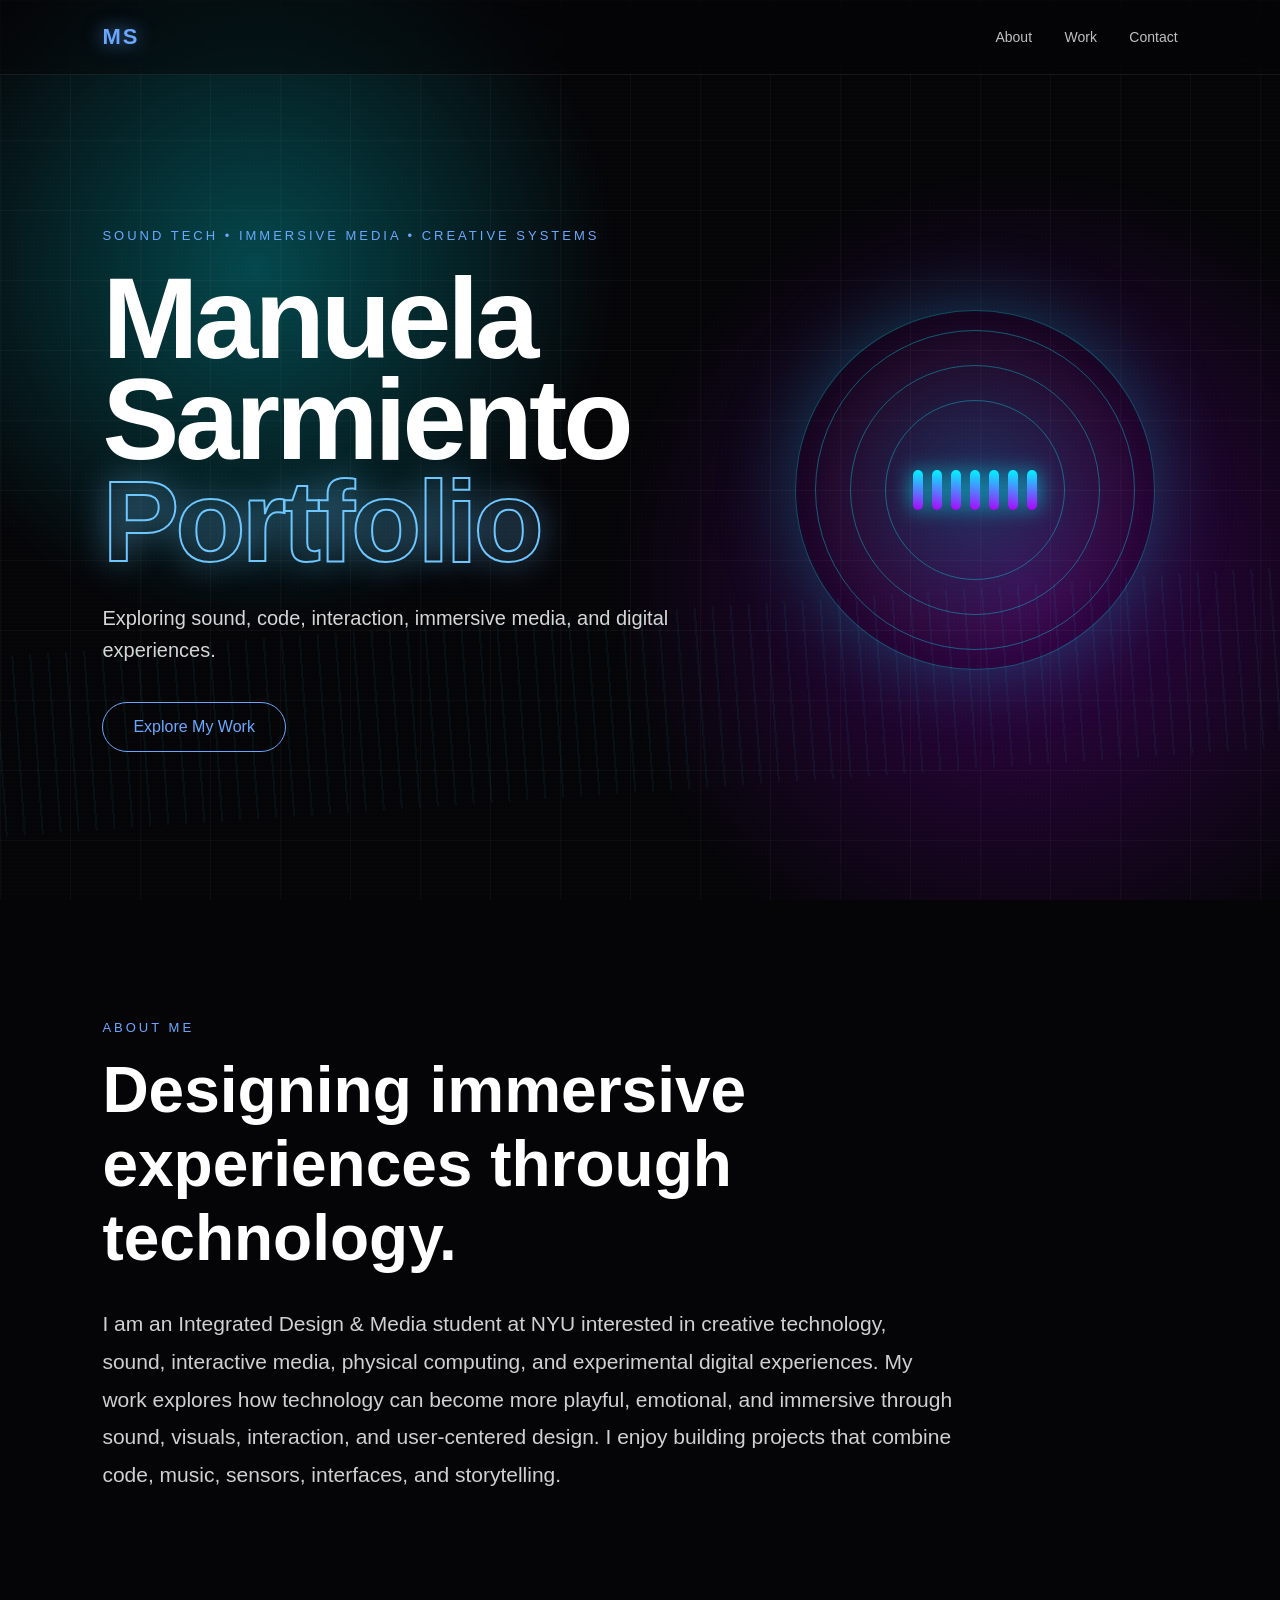
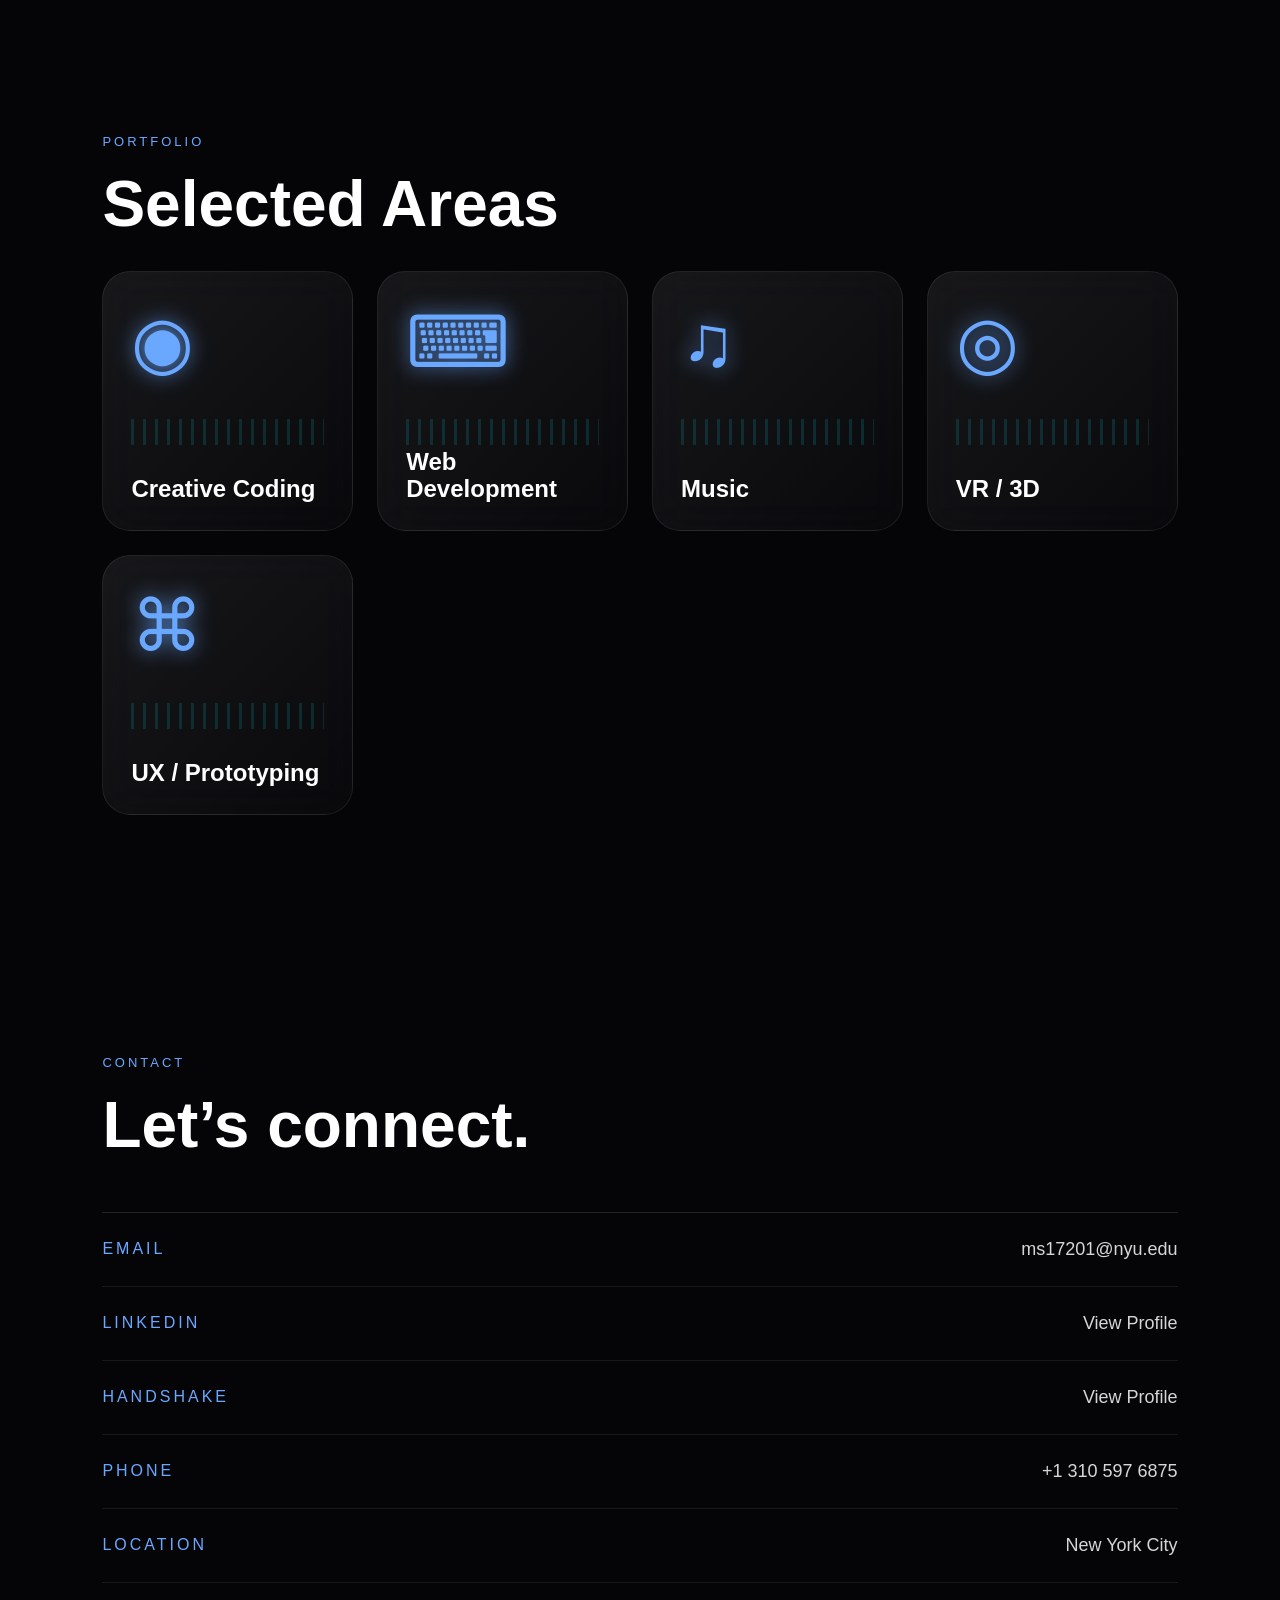
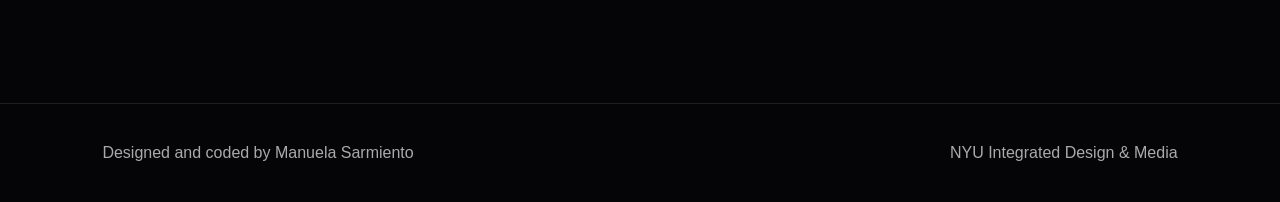
==== commit f904c91d: "Updates" ====
--- a/index.html
+++ b/index.html
@@ -1,4 +1,3 @@
-<<<<<<< HEAD
 <!DOCTYPE html>
 <html lang="en">
 <head>
@@ -266,270 +265,3 @@
 
 </body>
 </html>
-=======
-<!DOCTYPE html>
-<html lang="en">
-<head>
-  <meta charset="UTF-8" />
-  <meta name="viewport" content="width=device-width, initial-scale=1.0" />
-
-  <title>Manuela Sarmiento Portfolio</title>
-
-  <link rel="stylesheet" href="style.css" />
-</head>
-
-<body>
-
-  <div class="noise"></div>
-  <div class="cursor-glow"></div>
-
-  <header>
-
-    <div class="logo">
-      MS
-    </div>
-
-    <nav>
-      <a href="#about">About</a>
-      <a href="#sections">Work</a>
-      <a href="#contact">Contact</a>
-    </nav>
-
-  </header>
-
-  <main>
-
-    <!-- HERO -->
-
-    <section class="hero">
-
-      <div class="hero-text">
-
-        <p class="tag">
-          Sound Tech • Immersive Media • Creative Systems
-        </p>
-
-        <h1>
-          Manuela Sarmiento
-          <span>Portfolio</span>
-        </h1>
-
-        <p class="intro">
-          Exploring sound, code, interaction, immersive media,
-          and digital experiences.
-        </p>
-
-        <a href="#sections" class="main-btn">
-          Explore My Work
-        </a>
-
-      </div>
-
-      <!-- SOUND ORB -->
-
-      <div class="sound-orb">
-
-        <div class="ring ring1"></div>
-        <div class="ring ring2"></div>
-        <div class="ring ring3"></div>
-
-        <div class="equalizer">
-          <span></span>
-          <span></span>
-          <span></span>
-          <span></span>
-          <span></span>
-          <span></span>
-          <span></span>
-        </div>
-
-      </div>
-
-    </section>
-
-    <!-- ABOUT -->
-
-    <section id="about" class="about">
-
-      <p class="section-label">
-        About Me
-      </p>
-
-      <h2>
-        Designing immersive experiences through technology.
-      </h2>
-
-      <p>
-        I am an Integrated Design & Media student at NYU interested in creative
-        technology, sound, interactive media, physical computing, and experimental
-        digital experiences. My work explores how technology can become more playful,
-        emotional, and immersive through sound, visuals, interaction, and user-centered
-        design.
-
-        I enjoy building projects that combine code, music, sensors, interfaces,
-        and storytelling. 
-      </p>
-
-    </section>
-
-    <!-- WORK -->
-
-    <section id="sections" class="work">
-
-      <p class="section-label">
-        Portfolio
-      </p>
-
-      <h2>
-        Selected Areas
-      </h2>
-
-      <div class="cards">
-
-        <a class="card" href="creative-coding.html">
-
-          <div class="icon">◉</div>
-
-          <h3>
-            Creative Coding
-          </h3>
-
-        </a>
-
-        <a class="card" href="web-development.html">
-
-          <div class="icon">♫</div>
-
-          <h3>
-            Web Development
-          </h3>
-
-        </a>
-
-        <a class="card" href="vr-3d.html">
-
-          <div class="icon">◎</div>
-
-          <h3>
-            VR / 3D
-          </h3>
-
-        </a>
-
-        <a class="card" href="ux-prototyping.html">
-
-          <div class="icon">⌘</div>
-
-          <h3>
-            UX / Prototyping
-          </h3>
-<a class="card" href="live-image-processing.html">
-
-  <div class="icon">▣</div>
-
-  <h3>
-    Live Image Processing
-  </h3>
-
-</a>
-        </a>
-
-      </div>
-
-    </section>
-
-    <!-- CONTACT -->
-
-    <section id="contact" class="contact">
-
-      <p class="section-label">
-        Contact
-      </p>
-
-      <h2>
-        Let’s connect.
-      </h2>
-
-      <div class="contact-list">
-
-        <div class="contact-row">
-
-          <span>Email</span>
-
-          <a href="mailto:ms17201@nyu.edu">
-            ms17201@nyu.edu
-          </a>
-
-        </div>
-
-        <div class="contact-row">
-
-          <span>LinkedIn</span>
-
-          <a
-            href="https://www.linkedin.com/in/manuela-sarmiento-667395404"
-            target="_blank"
-          >
-            View Profile
-          </a>
-
-        </div>
-
-        <div class="contact-row">
-
-          <span>Handshake</span>
-
-          <a
-            href="https://app.joinhandshake.com/profiles/hmy2k2"
-            target="_blank"
-          >
-            View Profile
-          </a>
-
-        </div>
-
-        <div class="contact-row">
-
-          <span>Phone</span>
-
-          <a href="tel:+13105976875">
-            +1 310 597 6875
-          </a>
-
-        </div>
-
-        <div class="contact-row">
-
-          <span>Location</span>
-
-          <p>
-            New York City
-          </p>
-
-        </div>
-
-      </div>
-
-    </section>
-
-  </main>
-
-  <!-- FOOTER -->
-
-  <footer>
-
-    <p>
-      Designed and coded by Manuela Sarmiento
-    </p>
-
-    <p>
-      NYU Integrated Design & Media
-    </p>
-
-  </footer>
-
-  <script src="script.js"></script>
-
-</body>
-</html>
->>>>>>> dadc8b9f17849fab66d7ecaecfa7158358b66bb3
--- a/style.css
+++ b/style.css
@@ -1,4 +1,3 @@
-<<<<<<< HEAD
 * {
   margin: 0;
   padding: 0;
@@ -708,716 +707,4 @@
   footer {
     padding: 35px 20px;
   }
-=======
-* {
-  margin: 0;
-  padding: 0;
-  box-sizing: border-box;
-}
-
-html {
-  scroll-behavior: smooth;
-}
-
-body {
-  font-family: Arial, Helvetica, sans-serif;
-  background: #050508;
-  color: white;
-  overflow-x: hidden;
-}
-
-/* BACKGROUND */
-
-.noise {
-  position: fixed;
-  inset: 0;
-
-  background-image:
-    radial-gradient(rgba(255,255,255,0.08) 1px, transparent 1px);
-
-  background-size: 4px 4px;
-
-  opacity: 0.15;
-
-  pointer-events: none;
-
-  z-index: 2;
-}
-
-.cursor-glow {
-  position: fixed;
-
-  width: 320px;
-  height: 320px;
-
-  background:
-    radial-gradient(circle,
-    rgba(0, 245, 255, 0.22),
-    transparent 70%);
-
-  border-radius: 50%;
-
-  pointer-events: none;
-
-  transform: translate(-50%, -50%);
-
-  z-index: 0;
-}
-
-/* HEADER */
-
-header {
-  position: fixed;
-  top: 0;
-
-  width: 100%;
-
-  padding: 24px 8%;
-
-  display: flex;
-  justify-content: space-between;
-  align-items: center;
-
-  z-index: 20;
-
-  background: rgba(5, 5, 8, 0.45);
-
-  backdrop-filter: blur(18px);
-
-  border-bottom: 1px solid rgba(255,255,255,0.08);
-}
-
-.logo {
-  font-size: 22px;
-
-  font-weight: bold;
-
-  letter-spacing: 2px;
-
-  color: #00f5ff;
-
-  text-shadow:
-    0 0 18px rgba(0,245,255,0.8);
-}
-
-nav a {
-  color: white;
-
-  text-decoration: none;
-
-  margin-left: 28px;
-
-  font-size: 14px;
-
-  opacity: 0.75;
-
-  transition: 0.3s;
-}
-
-nav a:hover {
-  opacity: 1;
-  color: #00f5ff;
-}
-
-/* HERO */
-
-.hero {
-  min-height: 100vh;
-
-  padding: 160px 8% 80px;
-
-  display: grid;
-  grid-template-columns: 1.2fr 0.8fr;
-
-  align-items: center;
-
-  gap: 60px;
-
-  position: relative;
-
-  overflow: hidden;
-
-  background:
-    linear-gradient(rgba(255,255,255,0.03) 1px, transparent 1px),
-    linear-gradient(90deg, rgba(255,255,255,0.03) 1px, transparent 1px),
-
-    radial-gradient(circle at 20% 30%,
-    rgba(0,245,255,0.28),
-    transparent 30%),
-
-    radial-gradient(circle at 80% 65%,
-    rgba(180,0,255,0.28),
-    transparent 35%),
-
-    #050508;
-
-  background-size:
-    70px 70px,
-    70px 70px,
-    auto,
-    auto;
-}
-
-.hero::after {
-  content: "";
-
-  position: absolute;
-
-  width: 120%;
-  height: 180px;
-
-  left: -10%;
-  bottom: 12%;
-
-  background:
-    repeating-linear-gradient(
-      90deg,
-      rgba(0,245,255,0.4) 0 2px,
-      transparent 2px 18px
-    );
-
-  opacity: 0.12;
-
-  transform: rotate(-4deg);
-
-  animation: waveMove 7s linear infinite;
-}
-
-.tag {
-  color: #00f5ff;
-
-  text-transform: uppercase;
-
-  letter-spacing: 3px;
-
-  font-size: 13px;
-
-  margin-bottom: 25px;
-}
-
-h1 {
-  font-size: clamp(55px, 9vw, 125px);
-
-  line-height: 0.88;
-
-  max-width: 1050px;
-
-  letter-spacing: -4px;
-}
-
-h1 span {
-  display: block;
-
-  color: transparent;
-
-  -webkit-text-stroke: 2px #00f5ff;
-
-  text-shadow:
-    0 0 35px rgba(0,245,255,0.25);
-}
-
-.intro {
-  max-width: 620px;
-
-  margin-top: 30px;
-
-  font-size: 20px;
-
-  line-height: 1.6;
-
-  color: #d6d6d6;
-}
-
-.main-btn {
-  display: inline-block;
-
-  margin-top: 36px;
-
-  padding: 15px 30px;
-
-  border: 1px solid #00f5ff;
-
-  color: #00f5ff;
-
-  text-decoration: none;
-
-  border-radius: 100px;
-
-  transition: 0.3s;
-
-  position: relative;
-
-  z-index: 3;
-}
-
-.main-btn:hover {
-  background: #00f5ff;
-
-  color: #050508;
-
-  box-shadow:
-    0 0 35px rgba(0,245,255,0.8);
-}
-
-/* SOUND ORB */
-
-.sound-orb {
-  width: 360px;
-  height: 360px;
-
-  border-radius: 50%;
-
-  position: relative;
-
-  margin: auto;
-
-  display: flex;
-  align-items: center;
-  justify-content: center;
-
-  background:
-    radial-gradient(circle,
-    rgba(0,245,255,0.18),
-    rgba(255,255,255,0.03) 55%,
-    transparent 70%);
-
-  border: 1px solid rgba(0,245,255,0.3);
-
-  box-shadow:
-    0 0 80px rgba(0,245,255,0.25);
-}
-
-.ring {
-  position: absolute;
-
-  border-radius: 50%;
-
-  border: 1px solid rgba(0,245,255,0.35);
-
-  animation: pulse 3s infinite ease-in-out;
-}
-
-.ring1 {
-  width: 180px;
-  height: 180px;
-}
-
-.ring2 {
-  width: 250px;
-  height: 250px;
-  animation-delay: 0.4s;
-}
-
-.ring3 {
-  width: 320px;
-  height: 320px;
-  animation-delay: 0.8s;
-}
-
-/* EQUALIZER */
-
-.equalizer {
-  height: 120px;
-
-  display: flex;
-  align-items: center;
-
-  gap: 9px;
-
-  z-index: 5;
-}
-
-.equalizer span {
-  width: 10px;
-  height: 40px;
-
-  border-radius: 20px;
-
-  background:
-    linear-gradient(#00f5ff, #b000ff);
-
-  box-shadow:
-    0 0 20px rgba(0,245,255,0.8);
-
-  animation: equalize 1s infinite ease-in-out;
-}
-
-.equalizer span:nth-child(2) {
-  animation-delay: 0.15s;
-}
-
-.equalizer span:nth-child(3) {
-  animation-delay: 0.3s;
-}
-
-.equalizer span:nth-child(4) {
-  animation-delay: 0.45s;
-}
-
-.equalizer span:nth-child(5) {
-  animation-delay: 0.25s;
-}
-
-.equalizer span:nth-child(6) {
-  animation-delay: 0.1s;
-}
-
-.equalizer span:nth-child(7) {
-  animation-delay: 0.35s;
-}
-
-/* SECTIONS */
-
-.about,
-.work,
-.contact {
-  padding: 120px 8%;
-  position: relative;
-  z-index: 3;
-}
-
-.section-label {
-  color: #00f5ff;
-
-  text-transform: uppercase;
-
-  letter-spacing: 3px;
-
-  font-size: 13px;
-
-  margin-bottom: 18px;
-}
-
-h2 {
-  font-size: clamp(35px, 5vw, 65px);
-
-  margin-bottom: 30px;
-
-  max-width: 900px;
-}
-
-.about p:last-child,
-.about p:nth-child(4) {
-  max-width: 850px;
-
-  font-size: 21px;
-
-  line-height: 1.8;
-
-  color: #d0d0d0;
-}
-
-.about p:nth-child(5) {
-  margin-top: 25px;
-
-  max-width: 850px;
-
-  font-size: 21px;
-
-  line-height: 1.8;
-
-  color: #d0d0d0;
-}
-
-/* CARDS */
-
-.cards {
-  display: grid;
-
-  grid-template-columns:
-    repeat(auto-fit, minmax(230px, 1fr));
-
-  gap: 24px;
-}
-
-.card {
-  height: 260px;
-
-  border-radius: 28px;
-
-  background:
-    linear-gradient(
-      135deg,
-      rgba(255,255,255,0.08),
-      rgba(255,255,255,0.02)
-    );
-
-  border: 1px solid rgba(255,255,255,0.08);
-
-  backdrop-filter: blur(20px);
-
-  display: flex;
-  flex-direction: column;
-  justify-content: space-between;
-
-  padding: 28px;
-
-  text-decoration: none;
-
-  color: white;
-
-  position: relative;
-
-  overflow: hidden;
-
-  transition: 0.35s;
-}
-
-.card::before {
-  content: "";
-
-  position: absolute;
-  inset: 0;
-
-  background:
-    radial-gradient(circle at top left,
-    rgba(0,245,255,0.22),
-    transparent 40%),
-
-    radial-gradient(circle at bottom right,
-    rgba(176,0,255,0.18),
-    transparent 45%);
-
-  opacity: 0;
-
-  transition: 0.35s;
-}
-
-.card::after {
-  content: "";
-
-  position: absolute;
-
-  left: 28px;
-  right: 28px;
-  bottom: 85px;
-
-  height: 26px;
-
-  background:
-    repeating-linear-gradient(
-      90deg,
-      rgba(0,245,255,0.7) 0 3px,
-      transparent 3px 12px
-    );
-
-  opacity: 0.18;
-}
-
-.card:hover::before {
-  opacity: 1;
-}
-
-.card:hover {
-  transform: translateY(-10px) scale(1.02);
-
-  border-color: rgba(0,245,255,0.5);
-
-  box-shadow:
-    0 0 45px rgba(0,245,255,0.15);
-}
-
-.icon {
-  font-size: 72px;
-
-  color: #00f5ff;
-
-  text-shadow:
-    0 0 20px rgba(0,245,255,0.8);
-
-  position: relative;
-
-  z-index: 2;
-}
-
-.card h3 {
-  font-size: 24px;
-
-  line-height: 1.1;
-
-  position: relative;
-
-  z-index: 2;
-}
-
-/* CONTACT */
-
-.contact-list {
-  margin-top: 50px;
-
-  border-top: 1px solid rgba(255,255,255,0.12);
-}
-
-.contact-row {
-  padding: 26px 0;
-
-  display: flex;
-  justify-content: space-between;
-  align-items: center;
-
-  gap: 30px;
-
-  border-bottom: 1px solid rgba(255,255,255,0.08);
-}
-
-.contact-row span {
-  color: #00f5ff;
-
-  text-transform: uppercase;
-
-  letter-spacing: 3px;
-
-  font-size: 16px;
-
-  min-width: 140px;
-}
-
-.contact-row a,
-.contact-row p {
-  color: #d6d6d6;
-
-  text-decoration: none;
-
-  font-size: 18px;
-
-  transition: 0.3s;
-
-  word-break: break-word;
-}
-
-.contact-row a:hover {
-  color: #00f5ff;
-}
-
-/* FOOTER */
-
-footer {
-  padding: 40px 8%;
-
-  border-top: 1px solid rgba(255,255,255,0.1);
-
-  color: #aaa;
-
-  display: flex;
-  justify-content: space-between;
-
-  flex-wrap: wrap;
-
-  gap: 15px;
-
-  position: relative;
-
-  z-index: 3;
-}
-
-/* ANIMATIONS */
-
-@keyframes equalize {
-  0%, 100% {
-    height: 35px;
-  }
-
-  50% {
-    height: 110px;
-  }
-}
-
-@keyframes pulse {
-  0%, 100% {
-    transform: scale(1);
-    opacity: 0.35;
-  }
-
-  50% {
-    transform: scale(1.08);
-    opacity: 0.8;
-  }
-}
-
-@keyframes waveMove {
-  from {
-    transform: translateX(0) rotate(-4deg);
-  }
-
-  to {
-    transform: translateX(-80px) rotate(-4deg);
-  }
-}
-
-/* MOBILE */
-
-@media (max-width: 900px) {
-
-  .hero {
-    grid-template-columns: 1fr;
-  }
-
-  .sound-orb {
-    width: 260px;
-    height: 260px;
-  }
-
-  .ring1 {
-    width: 130px;
-    height: 130px;
-  }
-
-  .ring2 {
-    width: 190px;
-    height: 190px;
-  }
-
-  .ring3 {
-    width: 250px;
-    height: 250px;
-  }
-}
-
-@media (max-width: 700px) {
-
-  header {
-    padding: 20px;
-  }
-
-  nav a {
-    margin-left: 12px;
-    font-size: 12px;
-  }
-
-  .hero {
-    padding: 140px 20px 60px;
-  }
-
-  .about,
-  .work,
-  .contact {
-    padding: 80px 20px;
-  }
-
-  h1 {
-    letter-spacing: -2px;
-  }
-
-  .intro {
-    font-size: 18px;
-  }
-
-  .contact-row {
-    flex-direction: column;
-    align-items: flex-start;
-  }
-
-  .contact-row a,
-  .contact-row p {
-    font-size: 16px;
-  }
-
-  .contact-row span {
-    font-size: 14px;
-  }
-
-  footer {
-    padding: 35px 20px;
-  }
->>>>>>> dadc8b9f17849fab66d7ecaecfa7158358b66bb3
 }
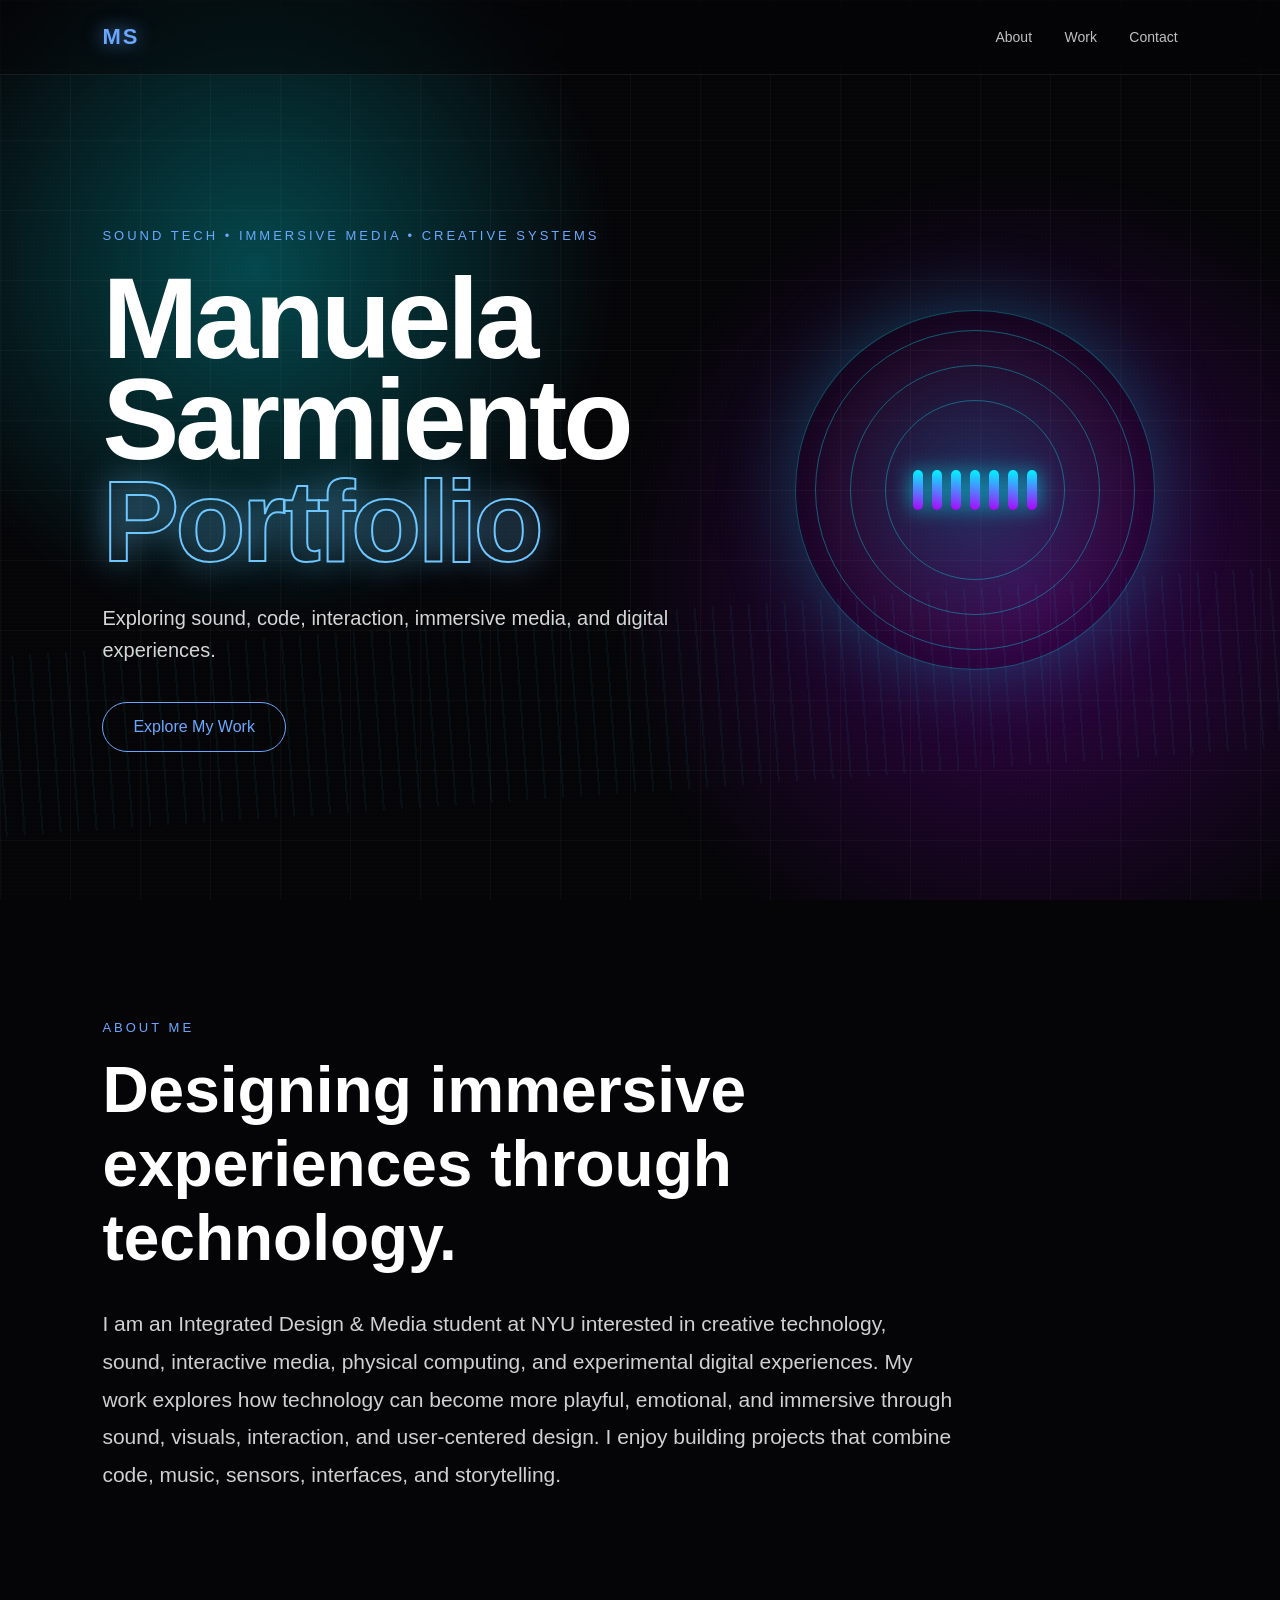
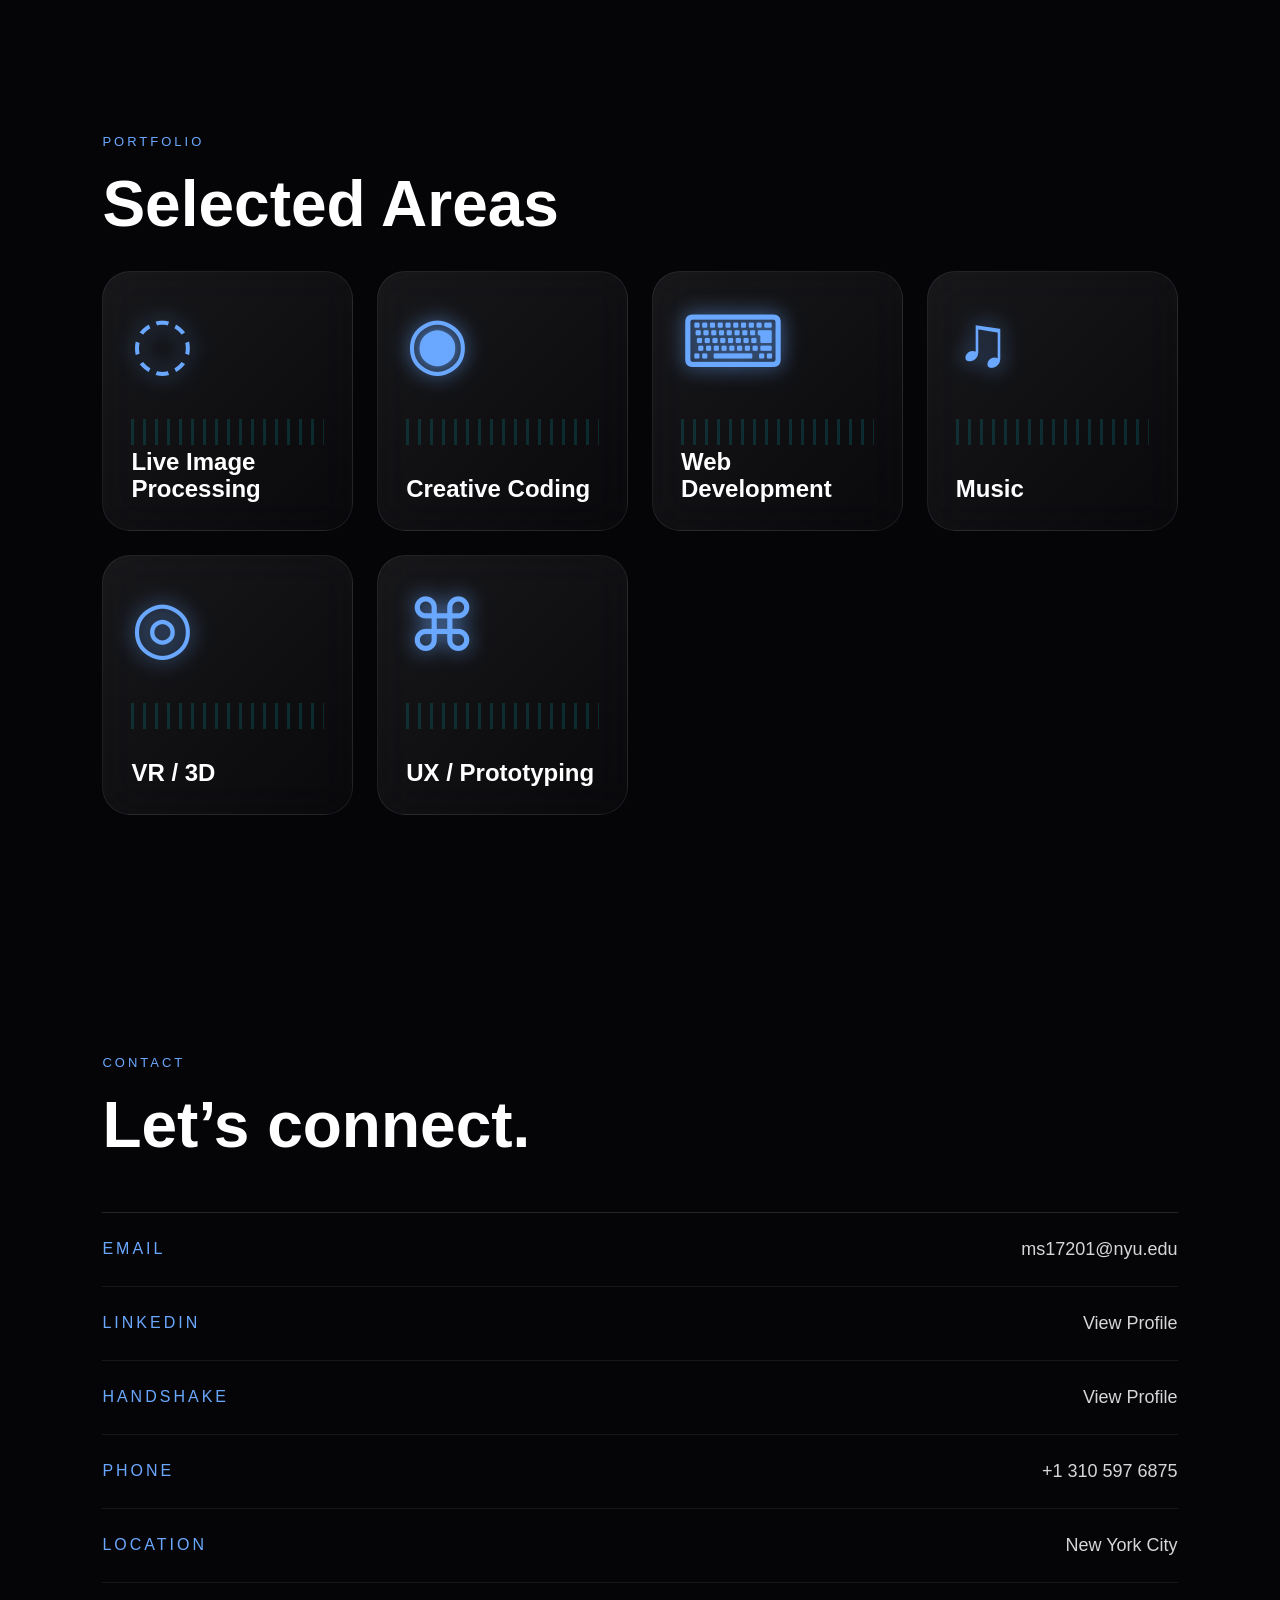
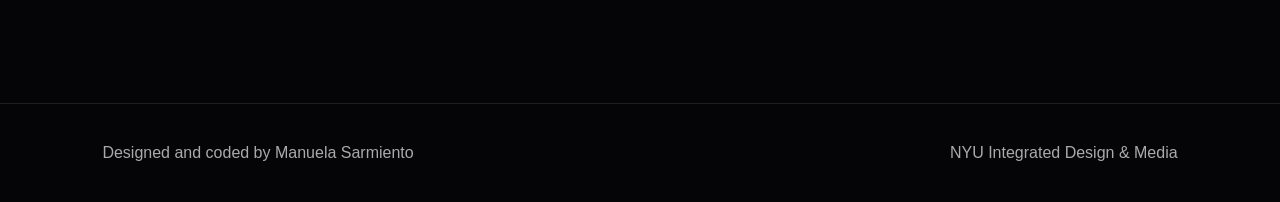
==== commit f34ba754: "update" ====
--- a/index.html
+++ b/index.html
@@ -117,6 +117,16 @@
 
       <div class="cards">
 
+        <a class="card" href="live-image-processing.html">
+
+          <div class="icon">◌</div>
+
+          <h3>
+            Live Image Processing
+          </h3>
+
+        </a>
+
         <a class="card" href="creative-coding.html">
 
           <div class="icon">◉</div>
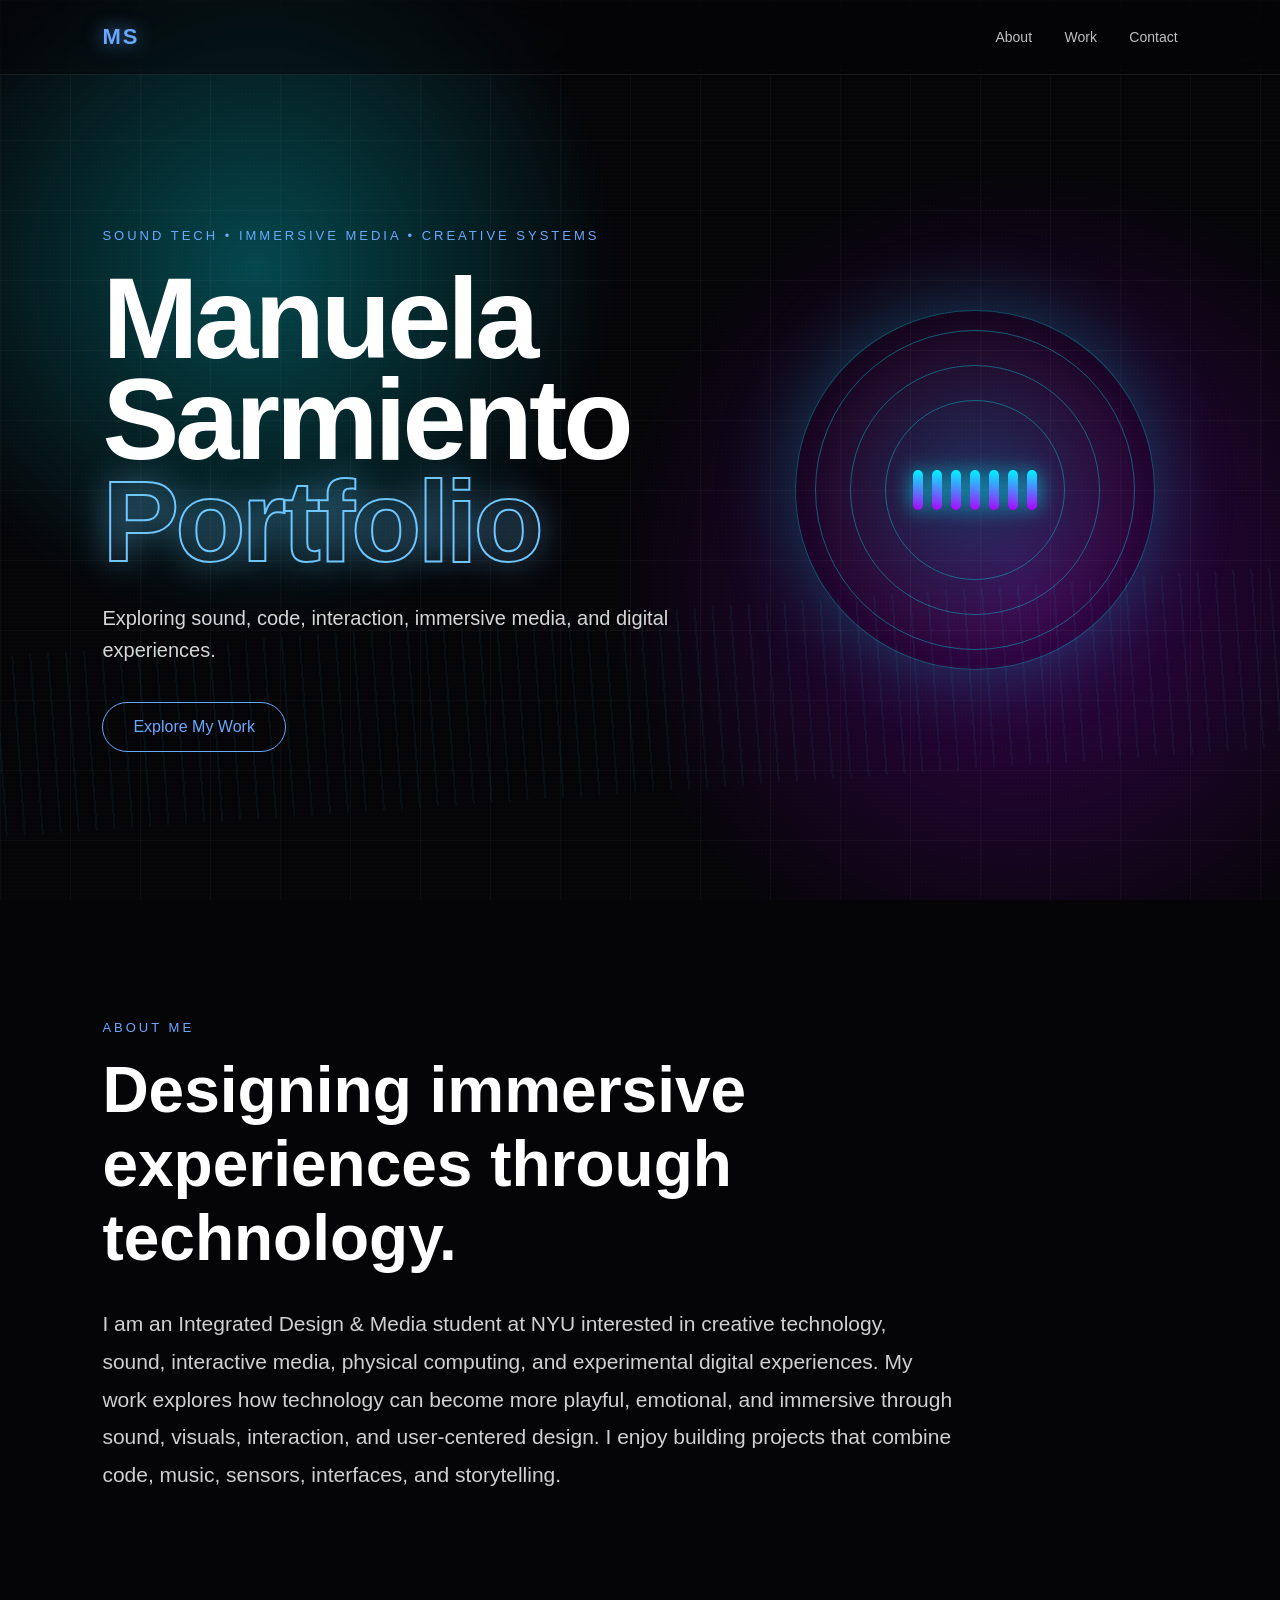
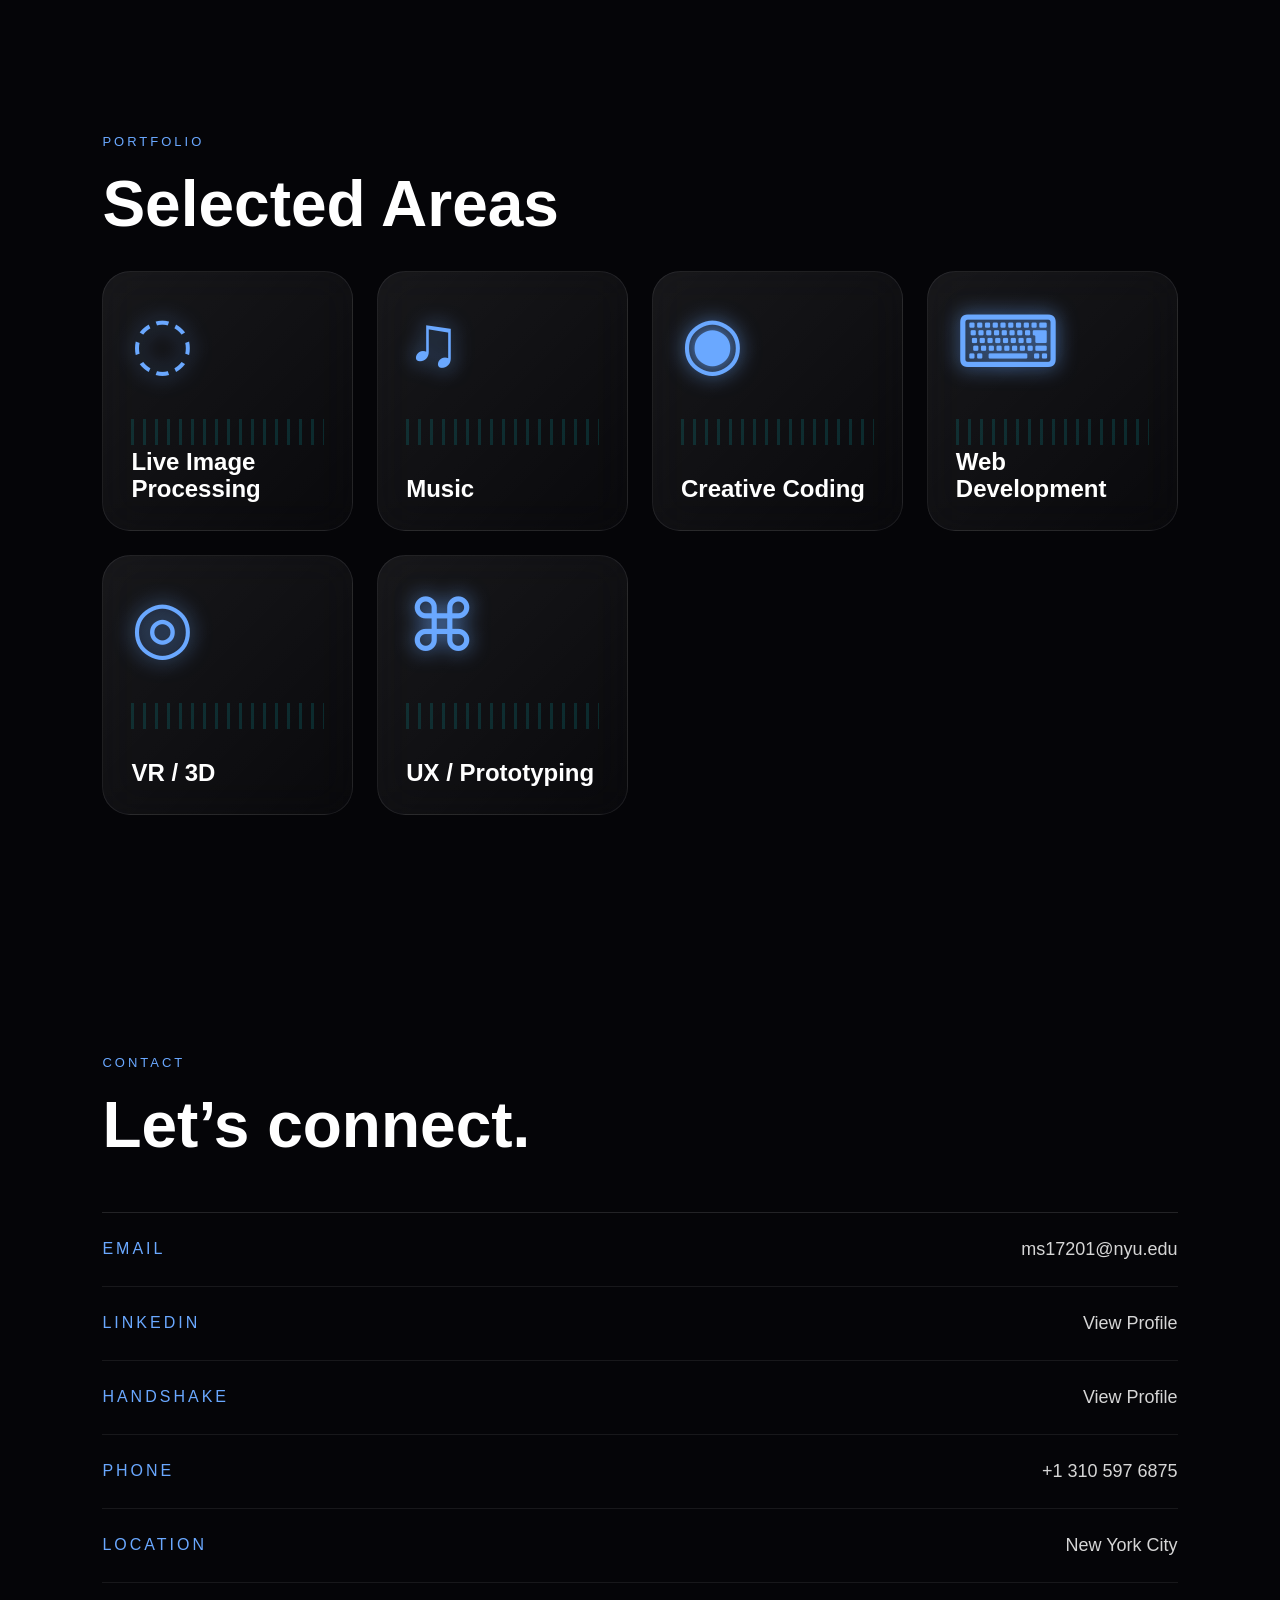
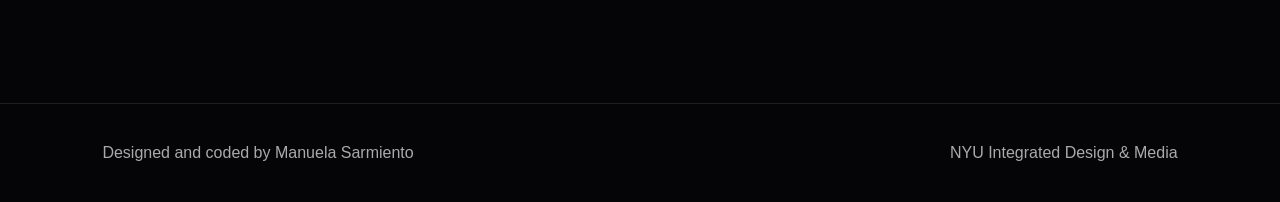
==== commit 35e737d9: "update" ====
--- a/index.html
+++ b/index.html
@@ -127,6 +127,16 @@
 
         </a>
 
+        <a class="card" href="music.html">
+
+          <div class="icon">♫</div>
+
+          <h3>
+            Music
+          </h3>
+
+        </a>
+
         <a class="card" href="creative-coding.html">
 
           <div class="icon">◉</div>
@@ -143,16 +153,6 @@
 
           <h3>
             Web Development
-          </h3>
-
-        </a>
-
-        <a class="card" href="music.html">
-
-          <div class="icon">♫</div>
-
-          <h3>
-            Music
           </h3>
 
         </a>
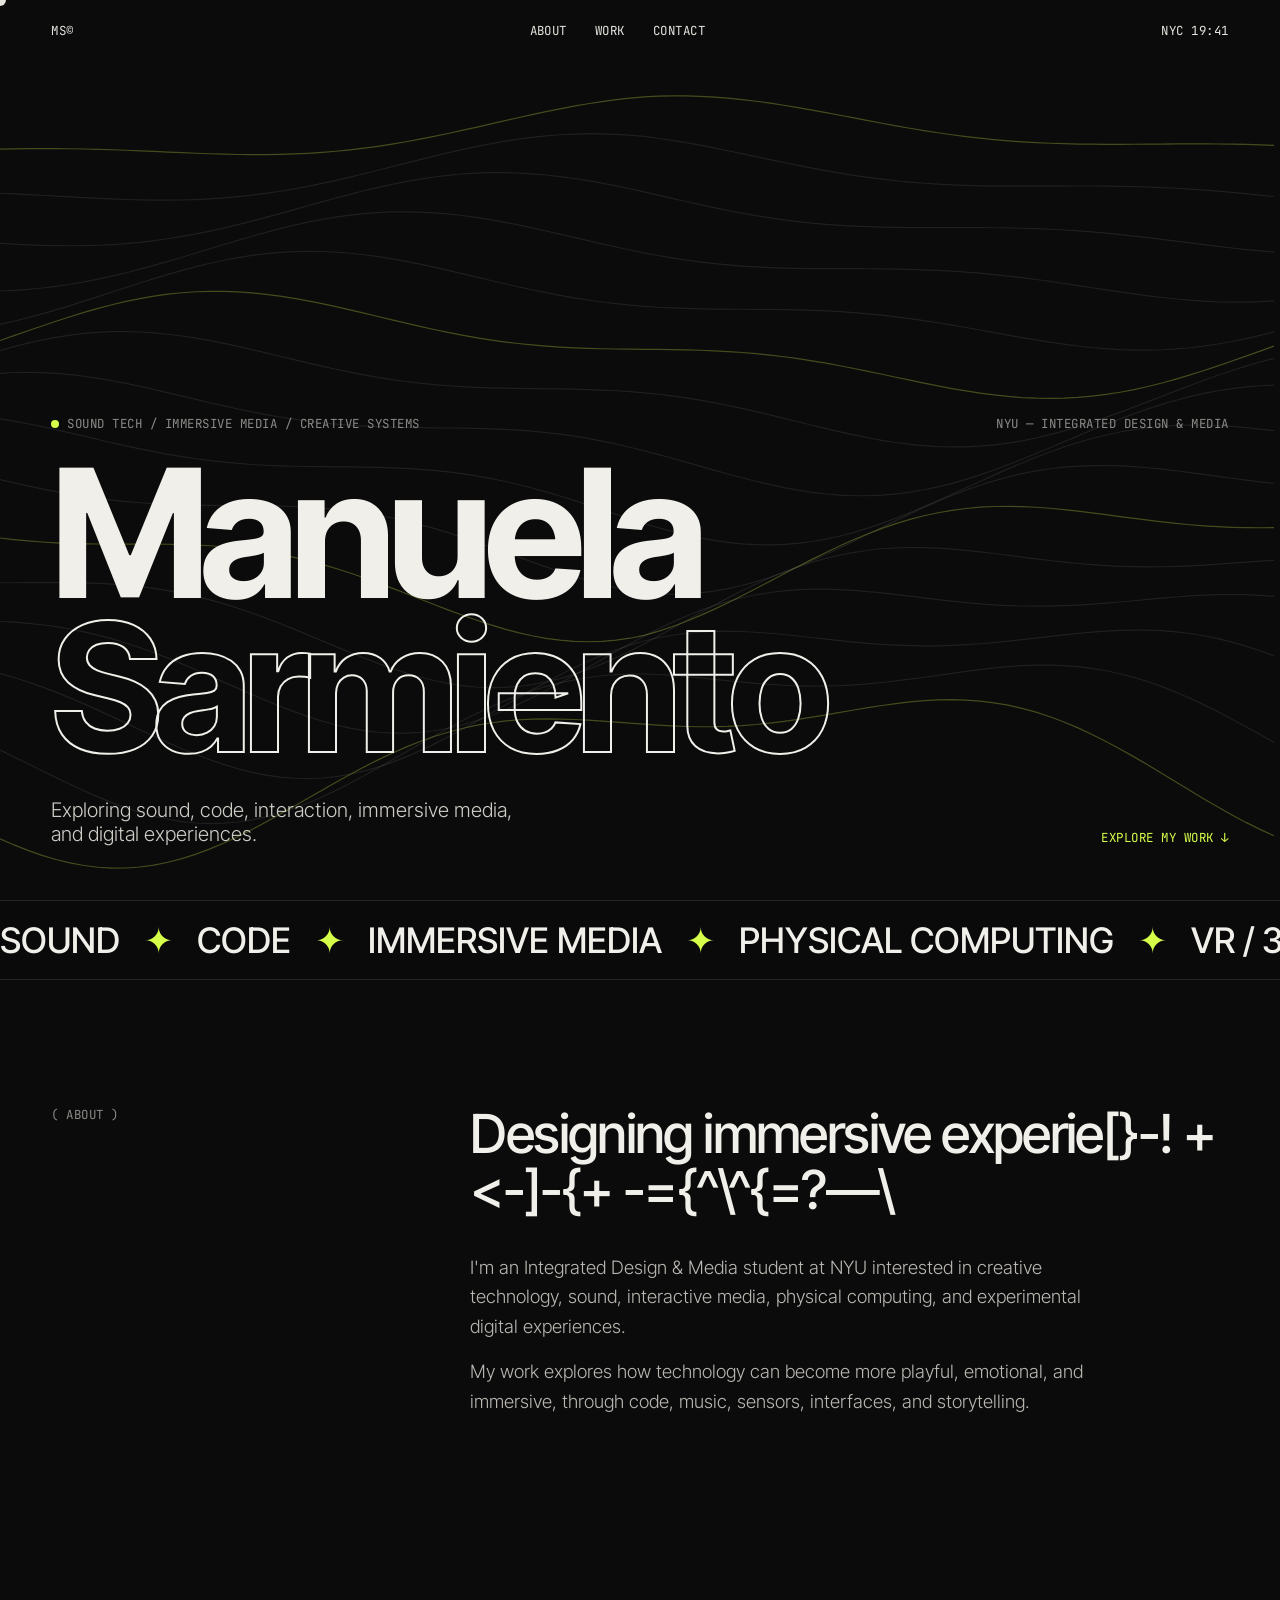
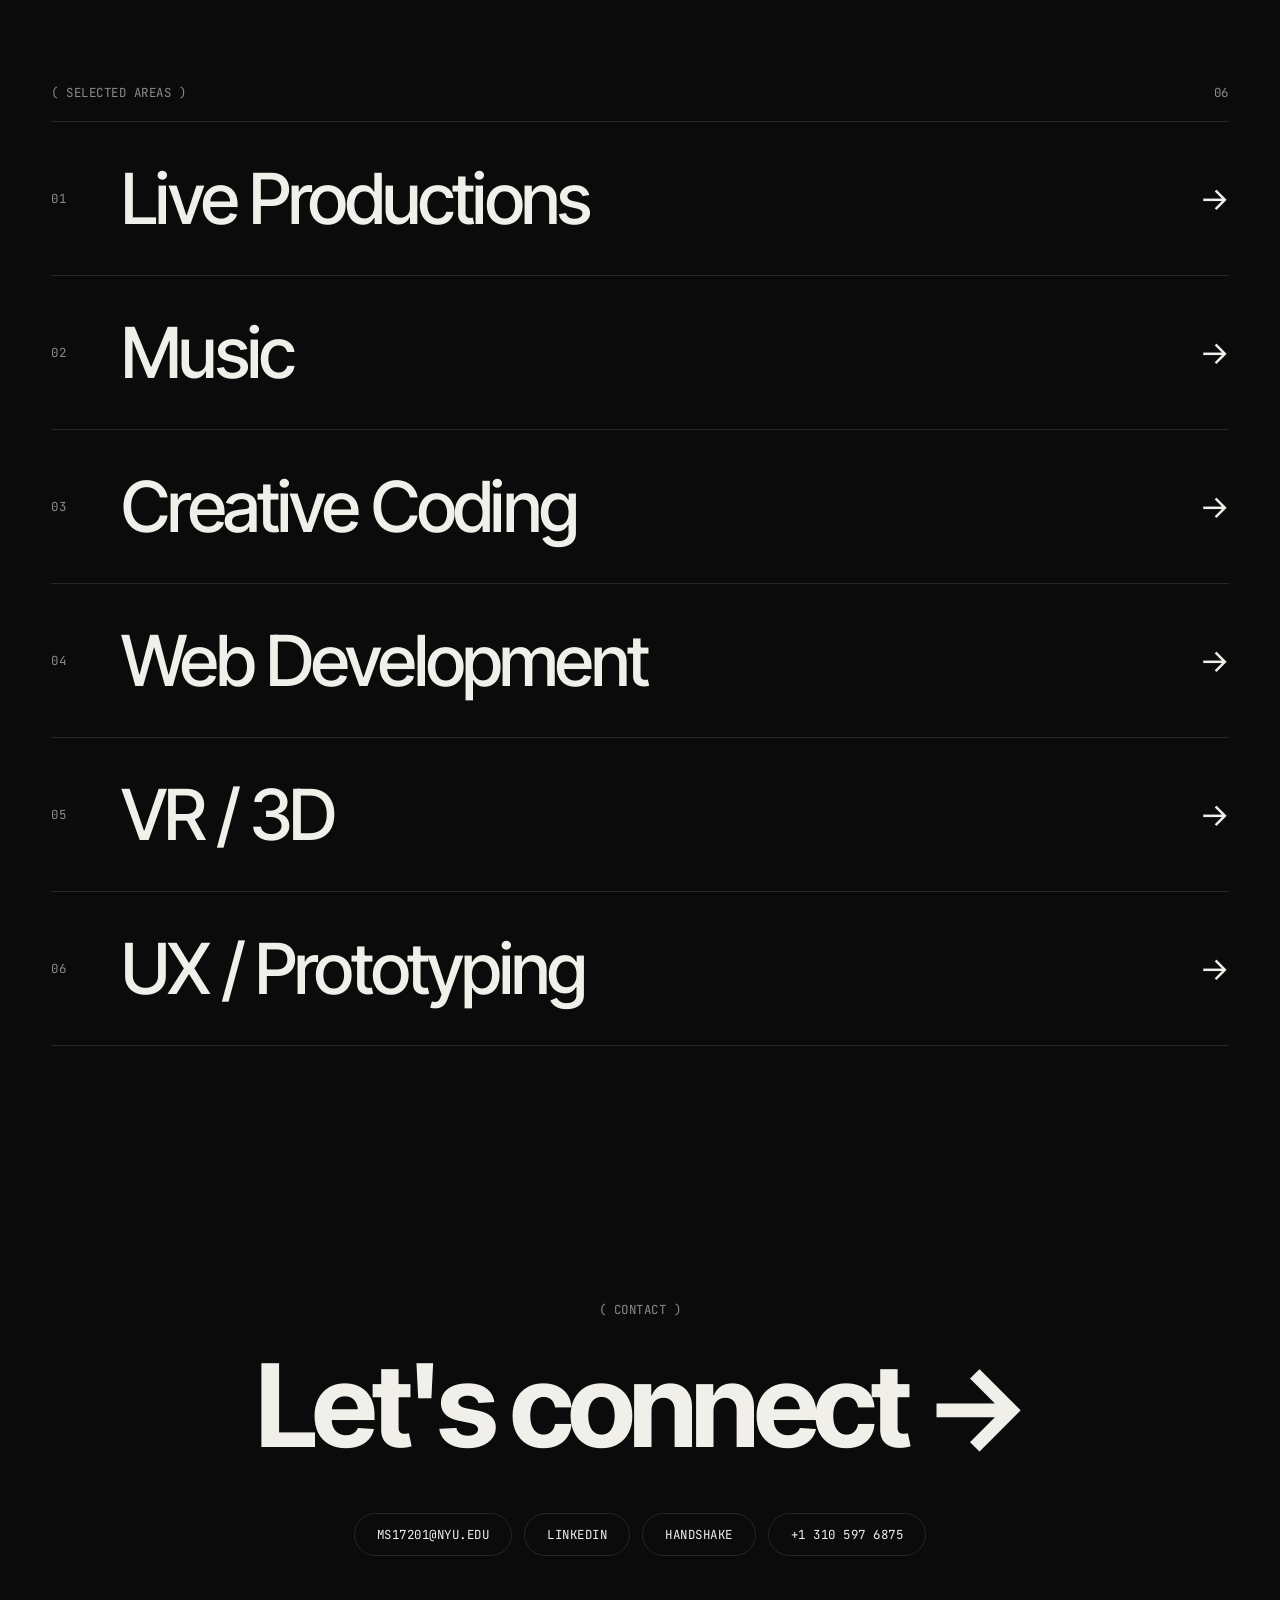
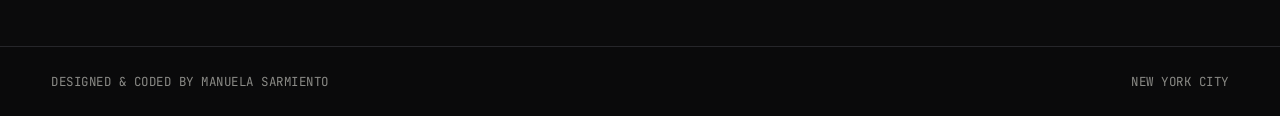
==== commit ee0ce4c0: "design change" ====
--- a/index.html
+++ b/index.html
@@ -1,277 +1,181 @@
 <!DOCTYPE html>
 <html lang="en">
 <head>
-  <meta charset="UTF-8" />
-  <meta name="viewport" content="width=device-width, initial-scale=1.0" />
+<meta charset="UTF-8">
+<meta name="viewport" content="width=device-width, initial-scale=1.0">
+<title>Manuela Sarmiento — Portfolio</title>
+<link rel="preconnect" href="https://fonts.googleapis.com">
+<link href="https://fonts.googleapis.com/css2?family=Inter+Tight:wght@300;500;700&family=JetBrains+Mono:wght@400;500&display=swap" rel="stylesheet">
+<style>
+:root{--bg:#0b0b0c;--fg:#f1efe9;--dim:#8a8a86;--line:#26262a;--acc:#d6ff4a}
+*{box-sizing:border-box;margin:0}
+html{scroll-behavior:smooth}
+body{background:var(--bg);color:var(--fg);font-family:'Inter Tight',sans-serif;overflow-x:hidden;cursor:none}
+a{color:inherit;text-decoration:none;cursor:none}
+.mono{font-family:'JetBrains Mono',monospace;font-size:.78rem;letter-spacing:.04em;text-transform:uppercase}
+canvas#wave{position:fixed;inset:0;z-index:0;opacity:.55}
+main,header,footer{position:relative;z-index:1}
+.cur{position:fixed;left:0;top:0;width:12px;height:12px;border-radius:50%;background:var(--fg);mix-blend-mode:difference;pointer-events:none;z-index:100;transform:translate(-50%,-50%);transition:width .25s,height .25s}
+.cur.big{width:70px;height:70px}
+nav{position:fixed;top:0;left:0;right:0;display:flex;justify-content:space-between;align-items:center;padding:22px 4%;z-index:20;mix-blend-mode:difference}
+nav .mid{display:flex;gap:28px}
+nav a{position:relative}
+nav a::after{content:"";position:absolute;left:0;bottom:-3px;height:1px;width:0;background:currentColor;transition:width .3s}
+nav a:hover::after{width:100%}
+.hero{min-height:100vh;display:flex;flex-direction:column;justify-content:flex-end;padding:0 4% 6vh}
+.hero .top{color:var(--dim);margin-bottom:24px;display:flex;justify-content:space-between;flex-wrap:wrap;gap:10px}
+.hero .dot{display:inline-block;width:8px;height:8px;background:var(--acc);border-radius:50%;margin-right:8px;animation:blink 1.4s infinite}
+@keyframes blink{50%{opacity:.2}}
+h1{font-weight:700;font-size:clamp(3.4rem,14vw,13rem);line-height:.86;letter-spacing:-.05em;overflow:hidden}
+h1 .ln{display:block;overflow:hidden}
+h1 .ln span{display:inline-block;transform:translateY(105%);animation:up 1.1s cubic-bezier(.2,.8,.2,1) forwards}
+h1 .ln:nth-child(2) span{animation-delay:.12s;color:transparent;-webkit-text-stroke:2px var(--fg)}
+@keyframes up{to{transform:none}}
+.sub{display:grid;grid-template-columns:1fr 1fr;gap:30px;margin-top:34px;align-items:end}
+.sub p{font-size:1.25rem;font-weight:300;max-width:480px;color:#cfcdc6}
+.scr{color:var(--acc);justify-self:end;text-align:right}
+.marq{border-block:1px solid var(--line);padding:18px 0;overflow:hidden;white-space:nowrap;background:rgba(11,11,12,.7);backdrop-filter:blur(6px)}
+.marq div{display:inline-block;font-size:2.2rem;font-weight:500;animation:m 28s linear infinite}
+.marq i{color:var(--acc);font-style:normal;margin:0 24px}
+@keyframes m{to{transform:translateX(-50%)}}
+section{padding:14vh 4%}
+.rv{opacity:0;transform:translateY(40px);transition:opacity 1s,transform 1s cubic-bezier(.2,.8,.2,1)}
+.rv.in{opacity:1;transform:none}
+.about{display:grid;grid-template-columns:1fr 2fr;gap:40px}
+.about h2{font-size:clamp(1.8rem,4.2vw,3.6rem);font-weight:500;line-height:1.05;letter-spacing:-.03em;margin-bottom:34px}
+.about p{color:#b9b7b0;font-size:1.15rem;line-height:1.6;max-width:640px;margin-bottom:16px;font-weight:300}
+.work .head{display:flex;justify-content:space-between;color:var(--dim);margin-bottom:20px}
+.row{display:flex;align-items:center;justify-content:space-between;padding:34px 0;border-top:1px solid var(--line);position:relative;overflow:hidden;transition:padding .4s,color .3s}
+.row:last-child{border-bottom:1px solid var(--line)}
+.row::before{content:"";position:absolute;inset:0;background:var(--acc);transform:translateY(101%);transition:transform .45s cubic-bezier(.2,.8,.2,1);z-index:-1}
+.row:hover{color:#0b0b0c;padding-left:3%;padding-right:3%}
+.row:hover::before{transform:none}
+.row h3{font-size:clamp(1.8rem,5.5vw,4.6rem);font-weight:500;letter-spacing:-.04em}
+.row .n{width:70px;color:var(--dim)}
+.row:hover .n{color:#0b0b0c}
+.row .go{font-size:2rem;transition:transform .4s}
+.row:hover .go{transform:rotate(-45deg)}
+.row .l{display:flex;align-items:center}
+.contact{text-align:center;padding-bottom:10vh}
+.contact .big{display:inline-block;font-size:clamp(2rem,9vw,8rem);font-weight:700;letter-spacing:-.05em;line-height:1;margin:30px 0;transition:color .3s}
+.contact .big:hover{color:var(--acc)}
+.pills{display:flex;gap:12px;justify-content:center;flex-wrap:wrap;margin-top:20px}
+.pills a{border:1px solid var(--line);padding:12px 22px;border-radius:999px;transition:.3s;display:inline-block}
+.pills a:hover{background:var(--fg);color:#0b0b0c;border-color:var(--fg)}
+footer{display:flex;justify-content:space-between;padding:26px 4%;border-top:1px solid var(--line);color:var(--dim);flex-wrap:wrap;gap:10px;background:rgba(11,11,12,.8)}
+@media(max-width:760px){.about,.sub{grid-template-columns:1fr}.scr{justify-self:start;text-align:left}nav .mid{display:none}body,a{cursor:auto}.cur{display:none}}
+@media(prefers-reduced-motion:reduce){*{animation:none!important;transition:none!important}.rv{opacity:1;transform:none}h1 .ln span{transform:none}}
+</style>
+</head>
+<body>
+<canvas id="wave"></canvas>
+<div class="cur" id="cur"></div>
 
-  <title>Manuela Sarmiento Portfolio</title>
+<nav class="mono">
+  <a href="#top">MS©</a>
+  <div class="mid"><a href="#about">About</a><a href="#work">Work</a><a href="#contact">Contact</a></div>
+  <span id="clock">NYC</span>
+</nav>
 
-  <link rel="stylesheet" href="style.css" />
-</head>
+<header class="hero" id="top">
+  <div class="top mono"><span><i class="dot"></i>Sound Tech / Immersive Media / Creative Systems</span><span>NYU — Integrated Design &amp; Media</span></div>
+  <h1><span class="ln"><span>Manuela</span></span><span class="ln"><span>Sarmiento</span></span></h1>
+  <div class="sub">
+    <p>Exploring sound, code, interaction, immersive media, and digital experiences.</p>
+    <a class="mono scr" href="#work" id="mag">Explore my work ↓</a>
+  </div>
+</header>
 
-<body>
+<div class="marq"><div id="marq"></div></div>
 
-  <div class="noise"></div>
-  <div class="cursor-glow"></div>
+<main>
+<section id="about" class="about">
+  <span class="mono rv" style="color:var(--dim)">( About )</span>
+  <div class="rv">
+    <h2 id="scramble">Designing immersive experiences through technology.</h2>
+    <p>I'm an Integrated Design &amp; Media student at NYU interested in creative technology, sound, interactive media, physical computing, and experimental digital experiences.</p>
+    <p>My work explores how technology can become more playful, emotional, and immersive, through code, music, sensors, interfaces, and storytelling.</p>
+  </div>
+</section>
 
-  <header>
+<section id="work" class="work">
+  <div class="head mono rv"><span>( Selected Areas )</span><span>06</span></div>
+  <a class="row rv" href="live-image-processing.html"><div class="l"><span class="n mono">01</span><h3>Live Productions</h3></div><span class="go">→</span></a>
+  <a class="row rv" href="music.html"><div class="l"><span class="n mono">02</span><h3>Music</h3></div><span class="go">→</span></a>
+  <a class="row rv" href="creative-coding.html"><div class="l"><span class="n mono">03</span><h3>Creative Coding</h3></div><span class="go">→</span></a>
+  <a class="row rv" href="web-development.html"><div class="l"><span class="n mono">04</span><h3>Web Development</h3></div><span class="go">→</span></a>
+  <a class="row rv" href="vr-3d.html"><div class="l"><span class="n mono">05</span><h3>VR / 3D</h3></div><span class="go">→</span></a>
+  <a class="row rv" href="ux-prototyping.html"><div class="l"><span class="n mono">06</span><h3>UX / Prototyping</h3></div><span class="go">→</span></a>
+</section>
 
-    <div class="logo">
-      MS
-    </div>
+<section id="contact" class="contact">
+  <span class="mono rv" style="color:var(--dim)">( Contact )</span>
+  <div class="rv"><a class="big" href="mailto:ms17201@nyu.edu">Let's connect →</a></div>
+  <div class="pills mono rv">
+    <a href="mailto:ms17201@nyu.edu">ms17201@nyu.edu</a>
+    <a href="https://www.linkedin.com/in/manuela-sarmiento">LinkedIn</a>
+    <a href="https://app.joinhandshake.com/profiles/hmy2k2">Handshake</a>
+    <a href="tel:+13105976875">+1 310 597 6875</a>
+  </div>
+</section>
+</main>
 
-    <nav>
-      <a href="#about">About</a>
-      <a href="#sections">Work</a>
-      <a href="#contact">Contact</a>
-    </nav>
+<footer class="mono"><span>Designed &amp; coded by Manuela Sarmiento</span><span>New York City</span></footer>
 
-  </header>
+<script>
+// ---- flowing sound-wave background, reacts to mouse + scroll
+const cv=document.getElementById('wave'),c=cv.getContext('2d');
+let W,H,mx=.5,my=.5,sy=0,t=0;
+function size(){const d=devicePixelRatio||1;W=cv.width=innerWidth*d;H=cv.height=innerHeight*d;c.scale(1,1)}
+size();addEventListener('resize',size);
+addEventListener('pointermove',e=>{mx=e.clientX/innerWidth;my=e.clientY/innerHeight});
+addEventListener('scroll',()=>sy=scrollY);
+function draw(){
+  t+=.012;c.clearRect(0,0,W,H);
+  const lines=16;
+  for(let l=0;l<lines;l++){
+    c.beginPath();
+    const base=H*(.15+l/lines*.75);
+    for(let x=0;x<=W;x+=14){
+      const nx=x/W;
+      const amp=(18+l*2.2)*(1+Math.abs(nx-mx)*-.6+1.2)*(1+my*.8);
+      const y=base+Math.sin(nx*6+t*2+l*.4+sy*.002)*amp*.5+Math.sin(nx*13-t*3+l)*amp*.22;
+      x?c.lineTo(x,y):c.moveTo(x,y);
+    }
+    c.strokeStyle=l%5==0?'rgba(214,255,74,.5)':'rgba(241,239,233,.16)';
+    c.lineWidth=1.2;c.stroke();
+  }
+  requestAnimationFrame(draw);
+}
+if(!matchMedia('(prefers-reduced-motion:reduce)').matches)draw();else draw();
 
-  <main>
+// ---- custom cursor
+const cur=document.getElementById('cur');
+addEventListener('pointermove',e=>{cur.style.left=e.clientX+'px';cur.style.top=e.clientY+'px'});
+document.querySelectorAll('a').forEach(a=>{a.addEventListener('mouseenter',()=>cur.classList.add('big'));a.addEventListener('mouseleave',()=>cur.classList.remove('big'))});
 
-    <!-- HERO -->
+// ---- magnetic link
+const mag=document.getElementById('mag');
+mag.addEventListener('pointermove',e=>{const r=mag.getBoundingClientRect();mag.style.transform=`translate(${(e.clientX-r.left-r.width/2)*.4}px,${(e.clientY-r.top-r.height/2)*.6}px)`});
+mag.addEventListener('pointerleave',()=>mag.style.transform='');
+mag.style.transition='transform .25s';mag.style.display='inline-block';
 
-    <section class="hero">
+// ---- scroll reveal (staggered)
+const io=new IntersectionObserver(es=>es.forEach(e=>{if(e.isIntersecting){e.target.classList.add('in');io.unobserve(e.target)}}),{threshold:.15});
+document.querySelectorAll('.rv').forEach((el,i)=>{el.style.transitionDelay=(i%3)*.08+'s';io.observe(el)});
 
-      <div class="hero-text">
+// ---- marquee
+const w=['SOUND','CODE','IMMERSIVE MEDIA','PHYSICAL COMPUTING','VR / 3D','UX','CREATIVE SYSTEMS'];
+document.getElementById('marq').innerHTML=(w.map(x=>x+'<i>✦</i>').join('')).repeat(4);
 
-        <p class="tag">
-          Sound Tech • Immersive Media • Creative Systems
-        </p>
+// ---- text scramble when About scrolls in
+const sc=document.getElementById('scramble'),final=sc.textContent,ch='!<>-_\\/[]{}—=+*^?#';
+new IntersectionObserver((es,ob)=>{if(!es[0].isIntersecting)return;ob.disconnect();let f=0;
+const id=setInterval(()=>{sc.textContent=[...final].map((c,i)=>c==' '||i<f?c:ch[Math.floor(Math.random()*ch.length)]).join('');f+=1.2;if(f>final.length){sc.textContent=final;clearInterval(id)}},28)},{threshold:.6}).observe(sc);
 
-        <h1>
-          Manuela Sarmiento
-          <span>Portfolio</span>
-        </h1>
-
-        <p class="intro">
-          Exploring sound, code, interaction, immersive media,
-          and digital experiences.
-        </p>
-
-        <a href="#sections" class="main-btn">
-          Explore My Work
-        </a>
-
-      </div>
-
-      <!-- SOUND ORB -->
-
-      <div class="sound-orb">
-
-        <div class="ring ring1"></div>
-        <div class="ring ring2"></div>
-        <div class="ring ring3"></div>
-
-        <div class="equalizer">
-          <span></span>
-          <span></span>
-          <span></span>
-          <span></span>
-          <span></span>
-          <span></span>
-          <span></span>
-        </div>
-
-      </div>
-
-    </section>
-
-    <!-- ABOUT -->
-
-    <section id="about" class="about">
-
-      <p class="section-label">
-        About Me
-      </p>
-
-      <h2>
-        Designing immersive experiences through technology.
-      </h2>
-
-      <p>
-        I am an Integrated Design & Media student at NYU interested in creative
-        technology, sound, interactive media, physical computing, and experimental
-        digital experiences. My work explores how technology can become more playful,
-        emotional, and immersive through sound, visuals, interaction, and user-centered
-        design.
-
-        I enjoy building projects that combine code, music, sensors, interfaces,
-        and storytelling. 
-      </p>
-
-    </section>
-
-    <!-- WORK -->
-
-    <section id="sections" class="work">
-
-      <p class="section-label">
-        Portfolio
-      </p>
-
-      <h2>
-        Selected Areas
-      </h2>
-
-      <div class="cards">
-
-        <a class="card" href="live-image-processing.html">
-
-          <div class="icon">◌</div>
-
-          <h3>
-            Live Image Processing
-          </h3>
-
-        </a>
-
-        <a class="card" href="music.html">
-
-          <div class="icon">♫</div>
-
-          <h3>
-            Music
-          </h3>
-
-        </a>
-
-        <a class="card" href="creative-coding.html">
-
-          <div class="icon">◉</div>
-
-          <h3>
-            Creative Coding
-          </h3>
-
-        </a>
-
-        <a class="card" href="web-development.html">
-
-          <div class="icon">⌨</div>
-
-          <h3>
-            Web Development
-          </h3>
-
-        </a>
-
-        <a class="card" href="vr-3d.html">
-
-          <div class="icon">◎</div>
-
-          <h3>
-            VR / 3D
-          </h3>
-
-        </a>
-
-        <a class="card" href="ux-prototyping.html">
-
-          <div class="icon">⌘</div>
-
-          <h3>
-            UX / Prototyping
-          </h3>
-
-        </a>
-
-      </div>
-
-    </section>
-
-    <!-- CONTACT -->
-
-    <section id="contact" class="contact">
-
-      <p class="section-label">
-        Contact
-      </p>
-
-      <h2>
-        Let’s connect.
-      </h2>
-
-      <div class="contact-list">
-
-        <div class="contact-row">
-
-          <span>Email</span>
-
-          <a href="mailto:ms17201@nyu.edu">
-            ms17201@nyu.edu
-          </a>
-
-        </div>
-
-        <div class="contact-row">
-
-          <span>LinkedIn</span>
-
-          <a
-            href="https://www.linkedin.com/in/manuela-sarmiento"
-            target="_blank"
-          >
-            View Profile
-          </a>
-
-        </div>
-
-        <div class="contact-row">
-
-          <span>Handshake</span>
-
-          <a
-            href="https://app.joinhandshake.com/profiles/hmy2k2"
-            target="_blank"
-          >
-            View Profile
-          </a>
-
-        </div>
-
-        <div class="contact-row">
-
-          <span>Phone</span>
-
-          <a href="tel:+13105976875">
-            +1 310 597 6875
-          </a>
-
-        </div>
-
-        <div class="contact-row">
-
-          <span>Location</span>
-
-          <p>
-            New York City
-          </p>
-
-        </div>
-
-      </div>
-
-    </section>
-
-  </main>
-
-  <!-- FOOTER -->
-
-  <footer>
-
-    <p>
-      Designed and coded by Manuela Sarmiento
-    </p>
-
-    <p>
-      NYU Integrated Design & Media
-    </p>
-
-  </footer>
-
-  <script src="script.js"></script>
-
+// ---- NYC clock
+const clk=document.getElementById('clock');
+(function tick(){clk.textContent='NYC '+new Date().toLocaleTimeString('en-US',{timeZone:'America/New_York',hour:'2-digit',minute:'2-digit',hour12:false});setTimeout(tick,10000)})();
+</script>
 </body>
 </html>
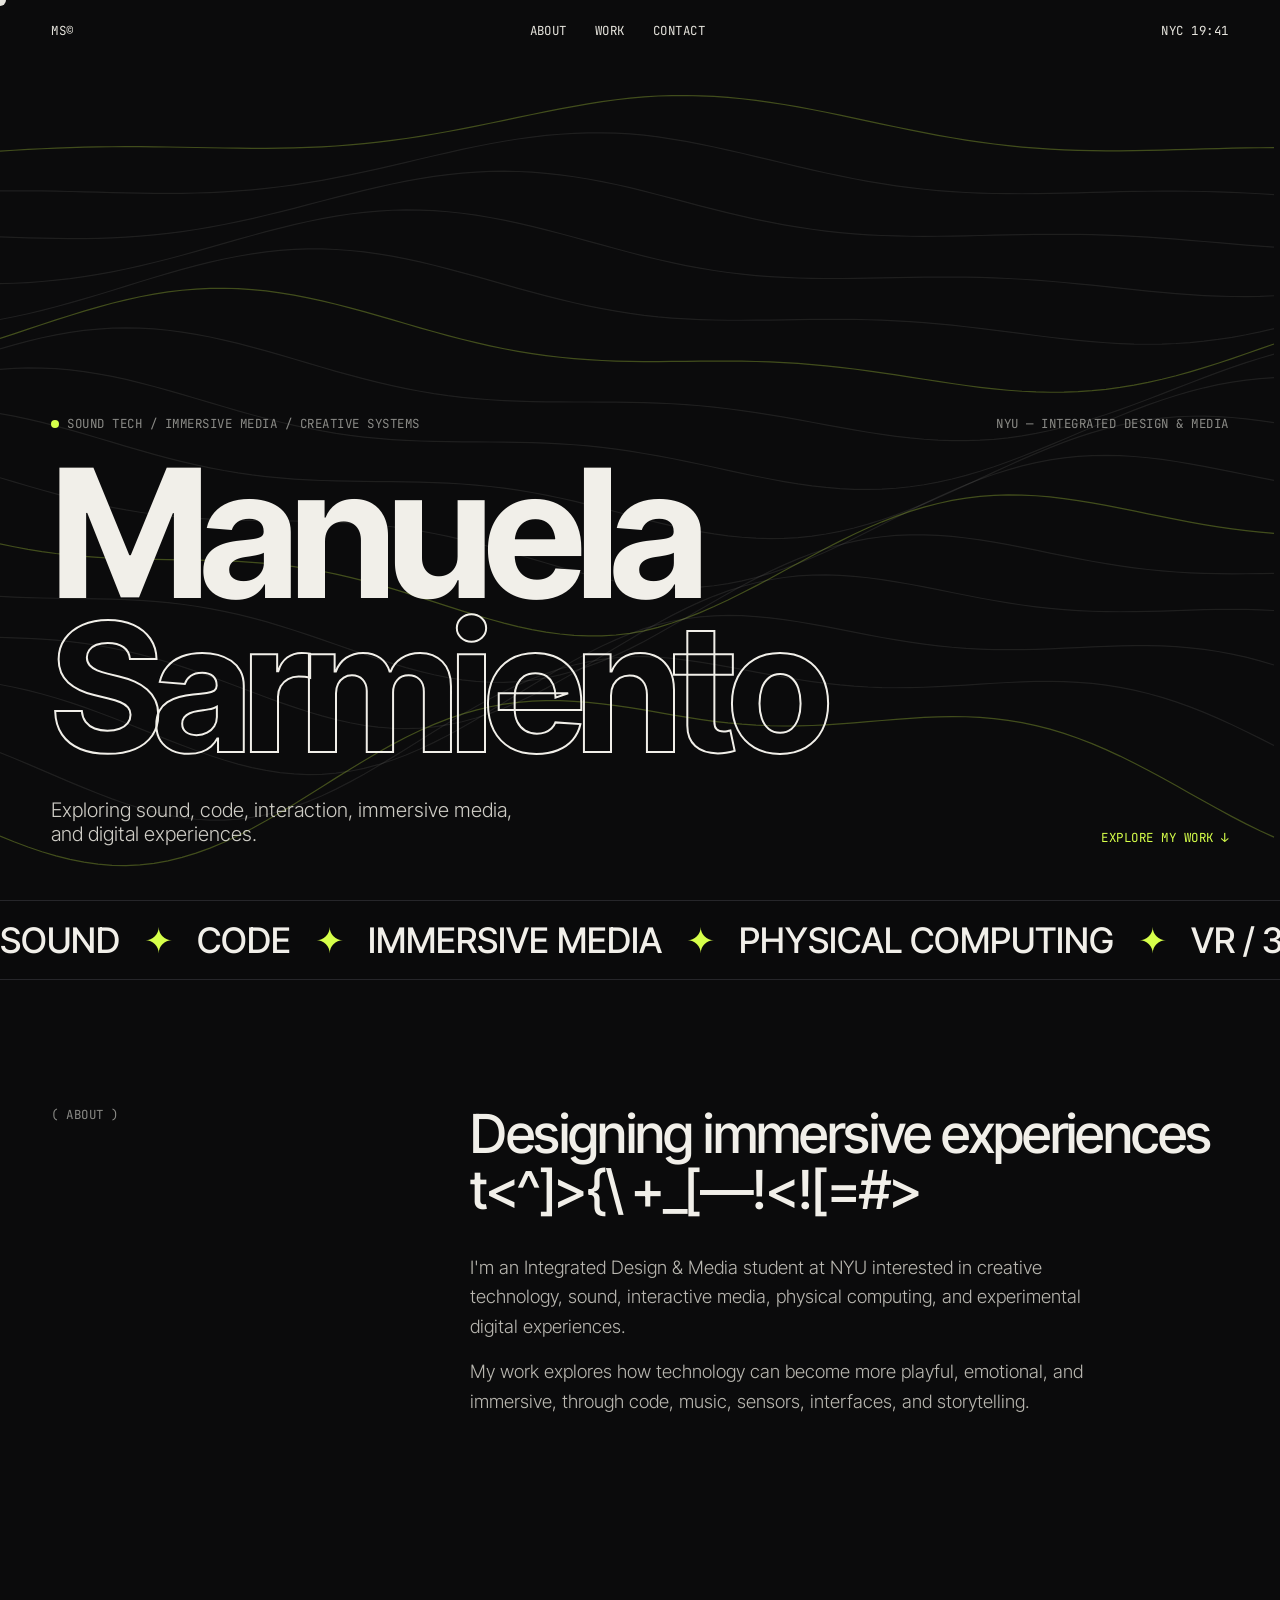
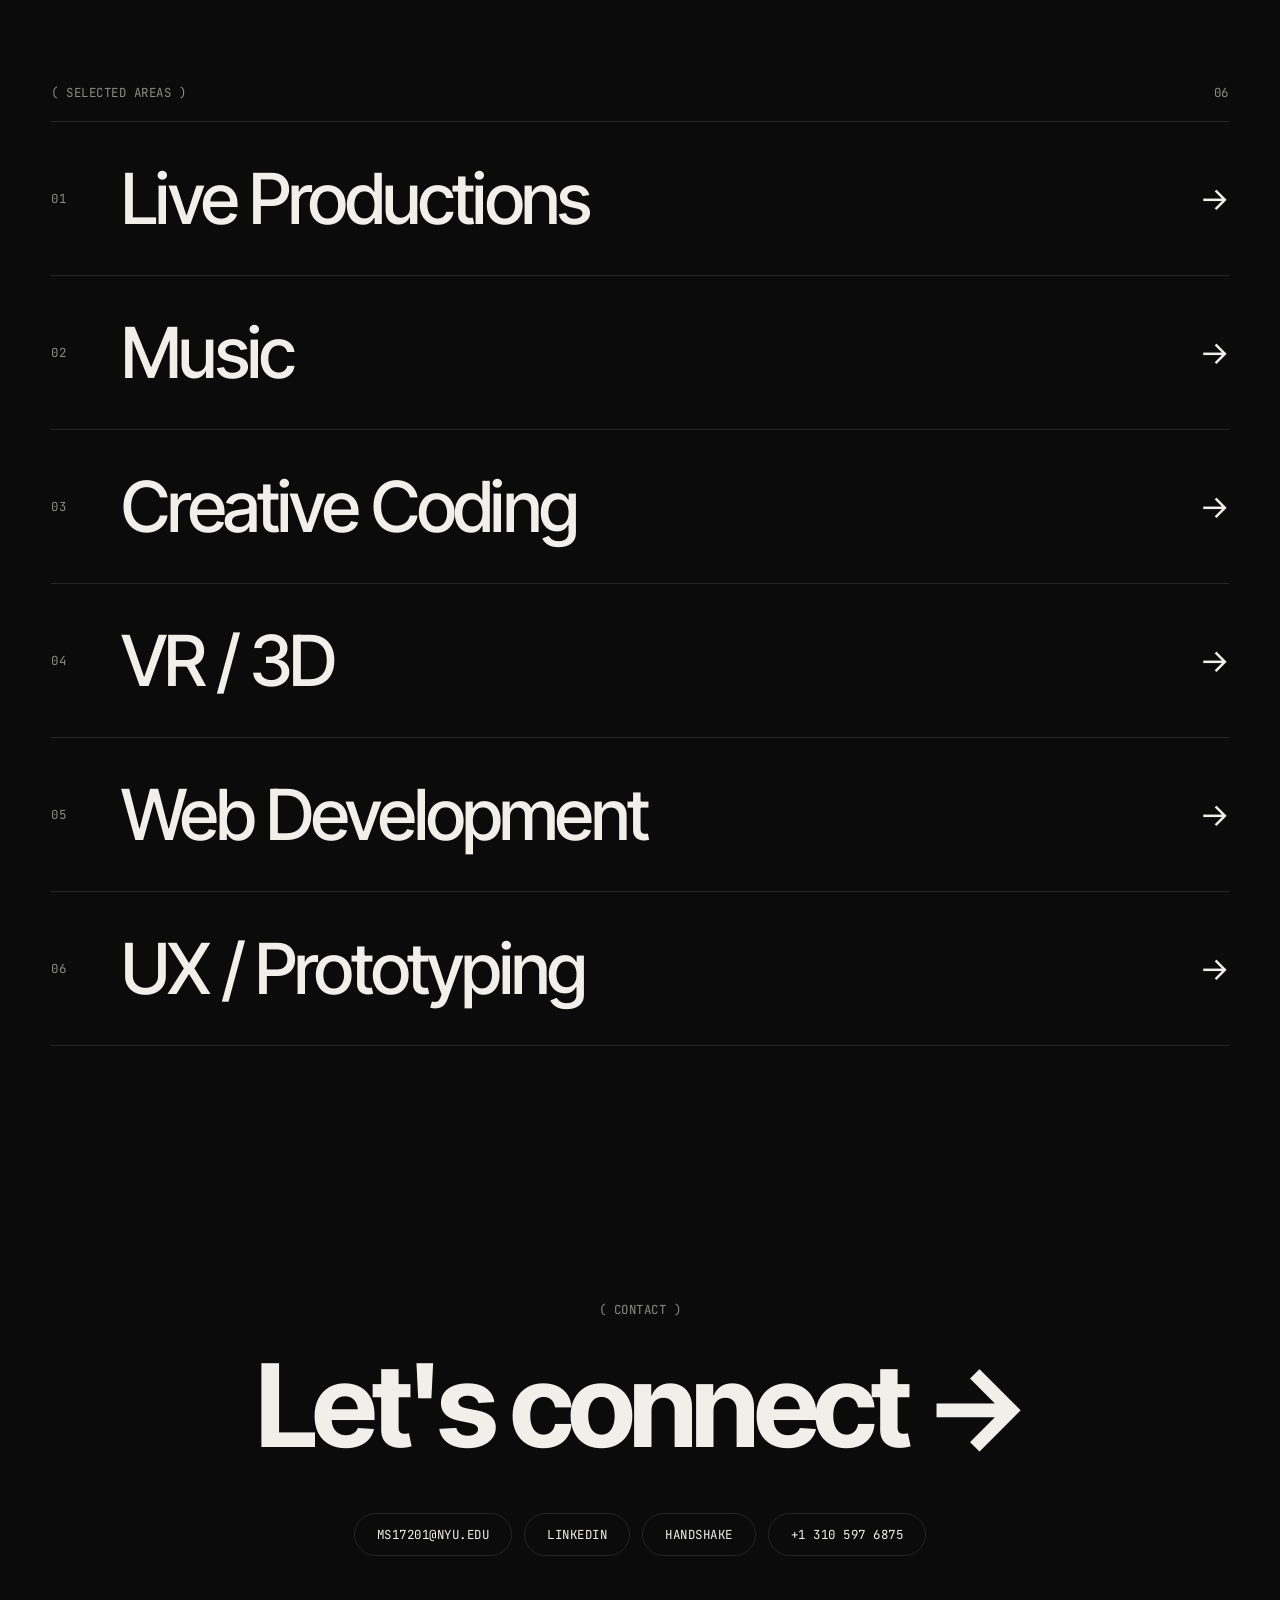
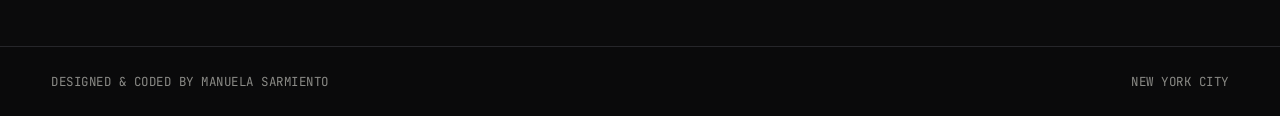
==== commit f751bbc4: "changessss" ====
--- a/index.html
+++ b/index.html
@@ -103,8 +103,8 @@
   <a class="row rv" href="live-image-processing.html"><div class="l"><span class="n mono">01</span><h3>Live Productions</h3></div><span class="go">→</span></a>
   <a class="row rv" href="music.html"><div class="l"><span class="n mono">02</span><h3>Music</h3></div><span class="go">→</span></a>
   <a class="row rv" href="creative-coding.html"><div class="l"><span class="n mono">03</span><h3>Creative Coding</h3></div><span class="go">→</span></a>
-  <a class="row rv" href="web-development.html"><div class="l"><span class="n mono">04</span><h3>Web Development</h3></div><span class="go">→</span></a>
-  <a class="row rv" href="vr-3d.html"><div class="l"><span class="n mono">05</span><h3>VR / 3D</h3></div><span class="go">→</span></a>
+  <a class="row rv" href="vr-3d.html"><div class="l"><span class="n mono">04</span><h3>VR / 3D</h3></div><span class="go">→</span></a>
+  <a class="row rv" href="web-development.html"><div class="l"><span class="n mono">05</span><h3>Web Development</h3></div><span class="go">→</span></a>
   <a class="row rv" href="ux-prototyping.html"><div class="l"><span class="n mono">06</span><h3>UX / Prototyping</h3></div><span class="go">→</span></a>
 </section>
 
